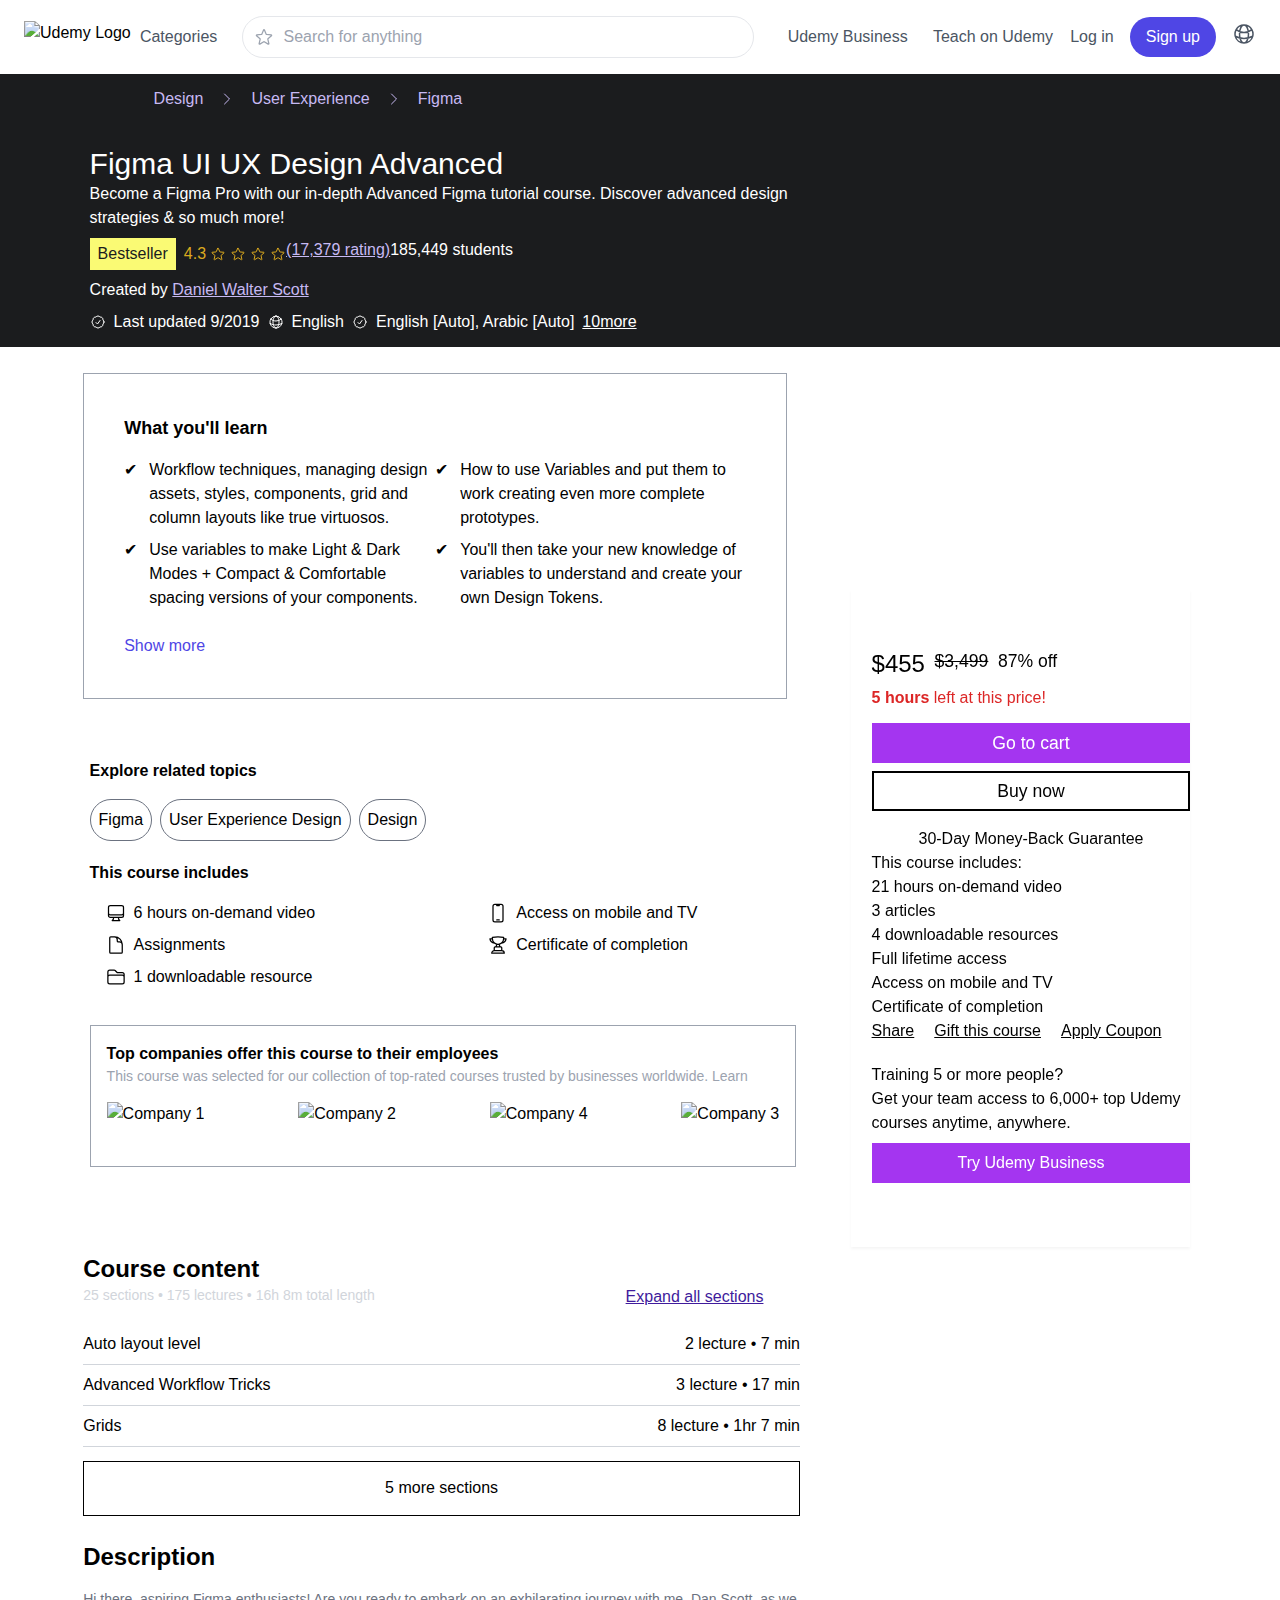
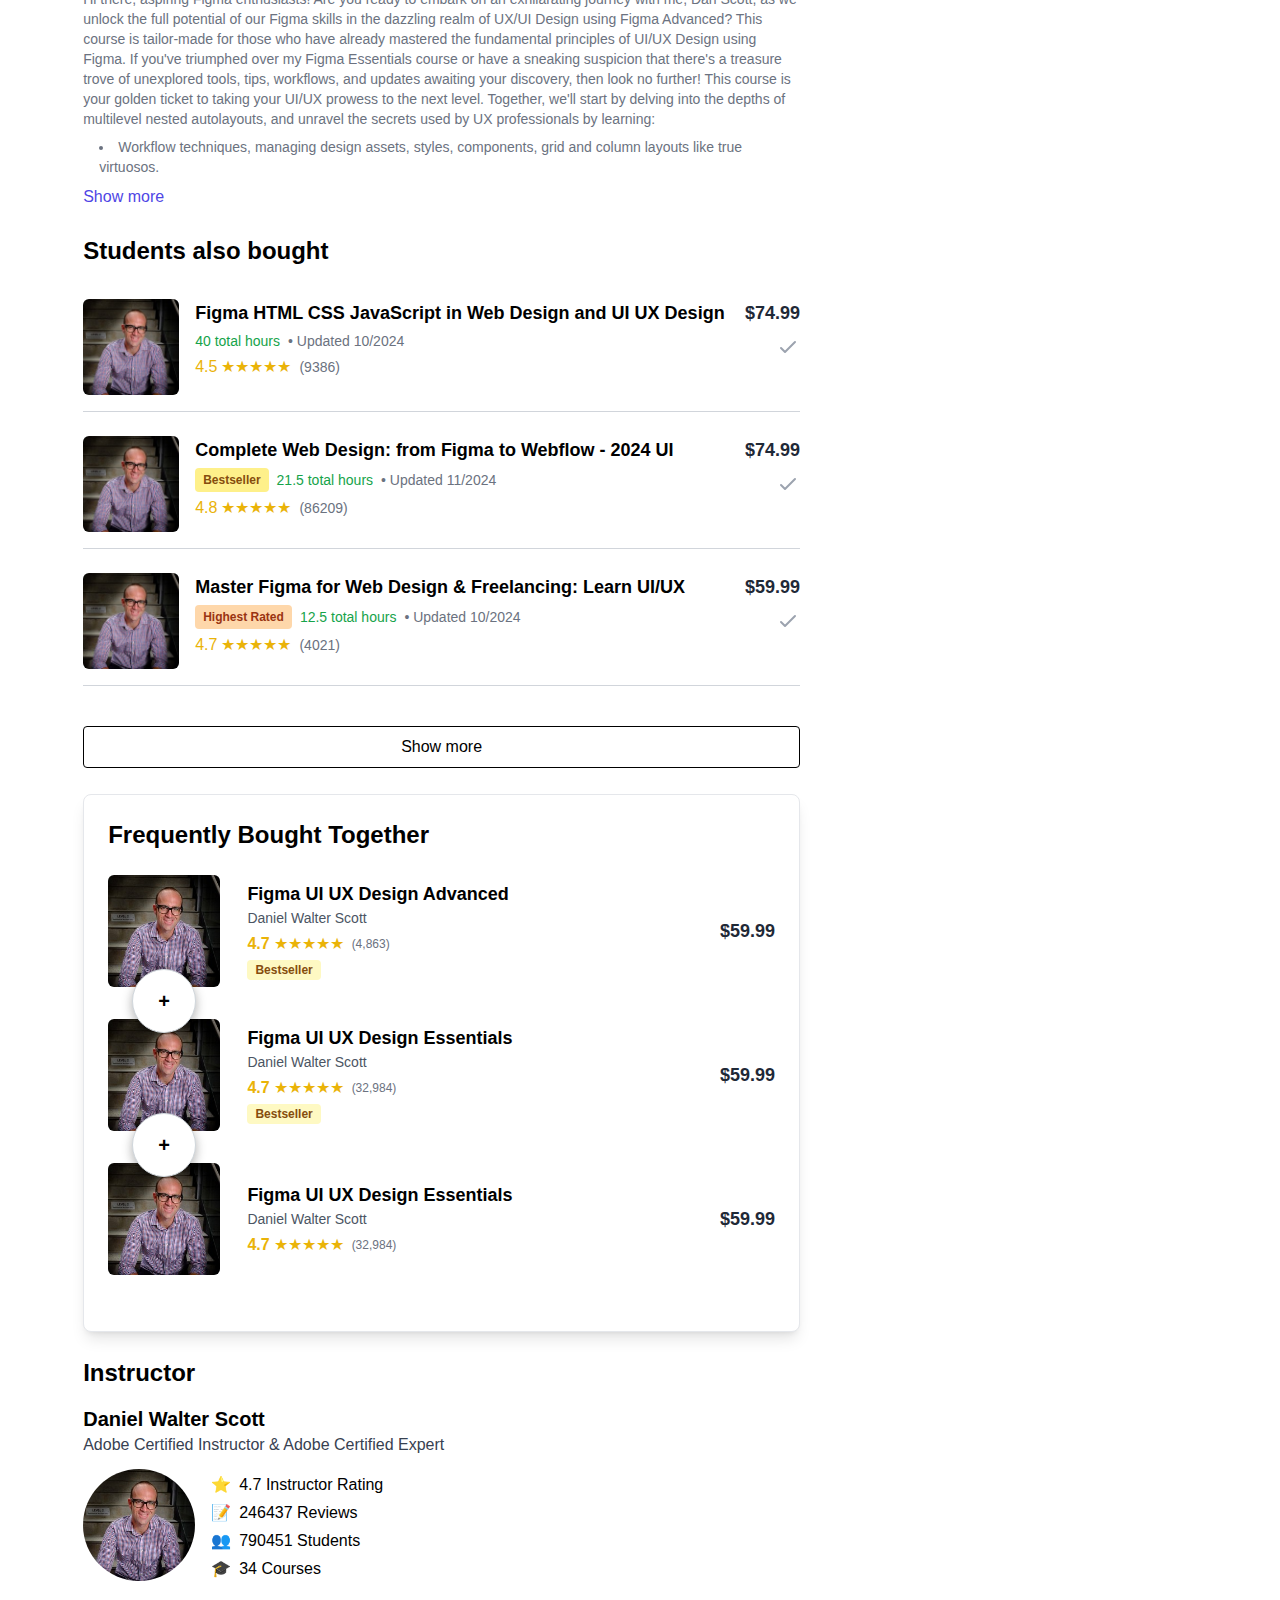
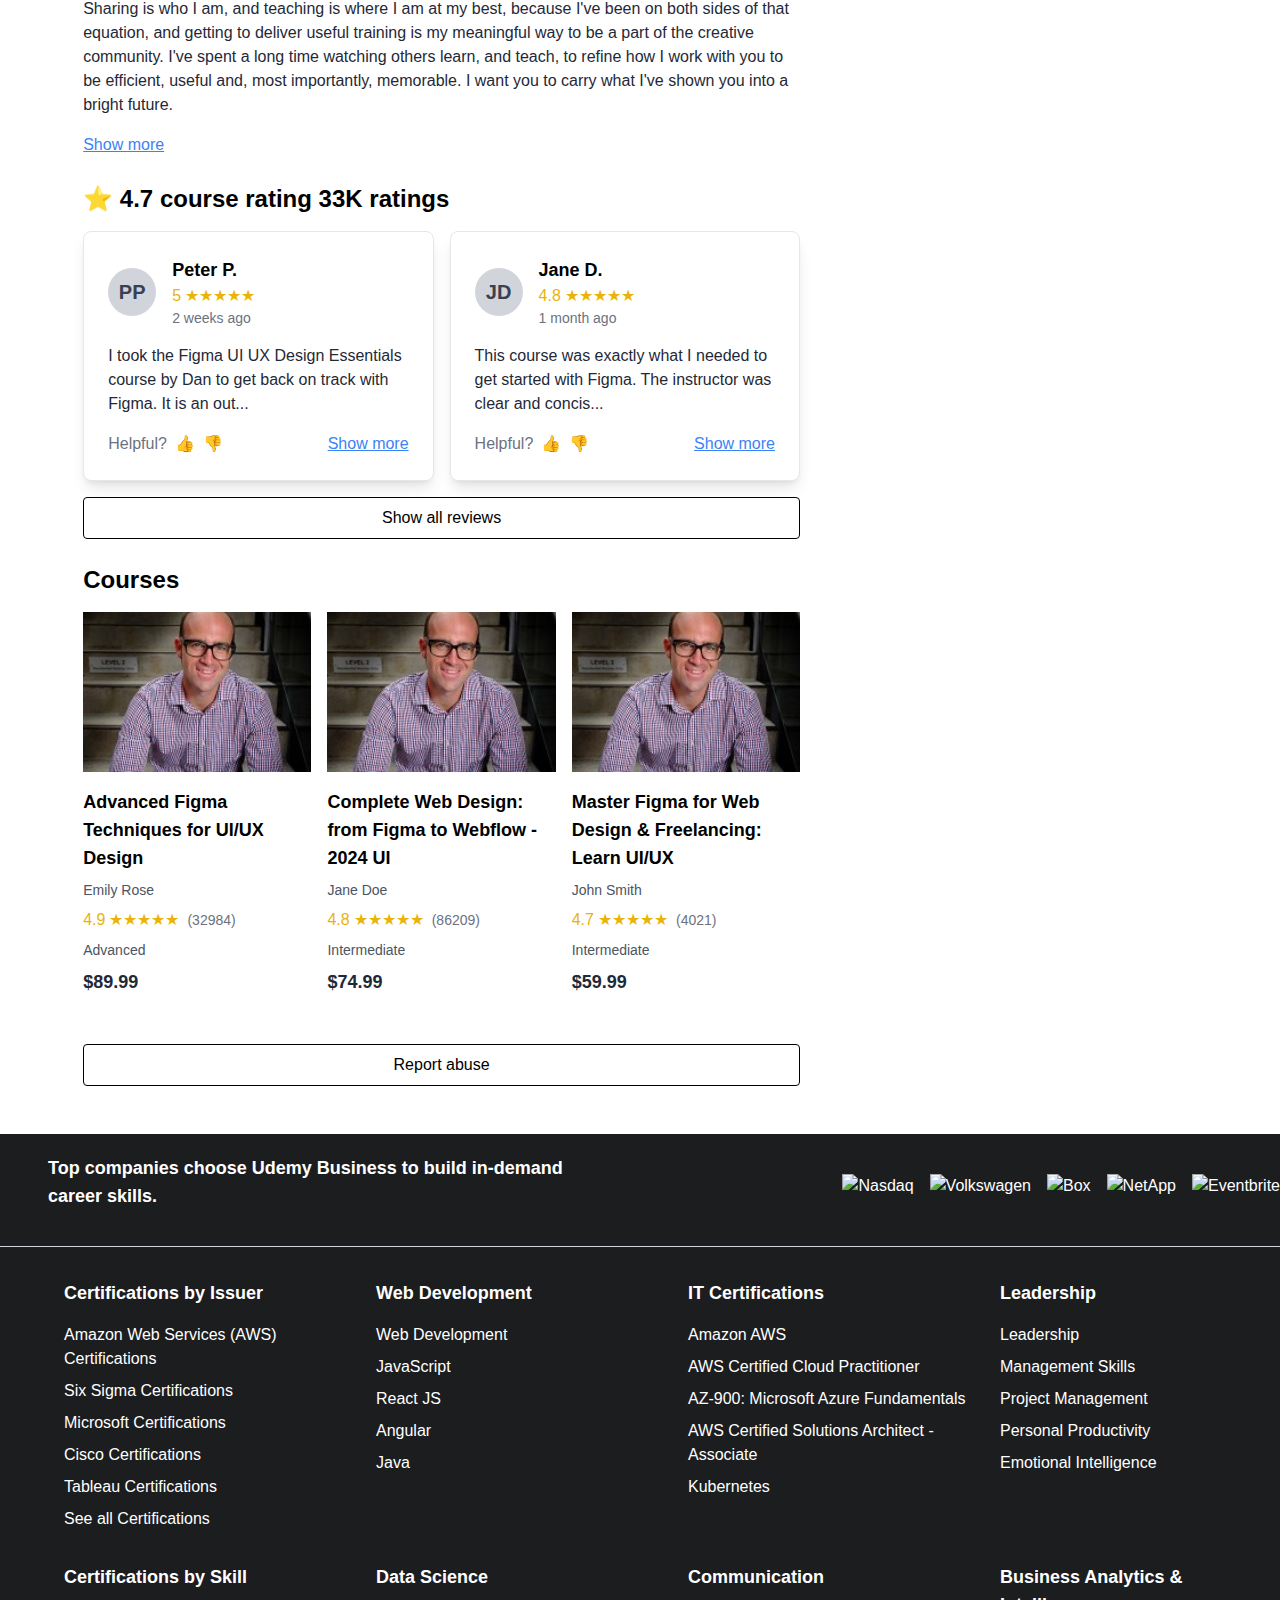
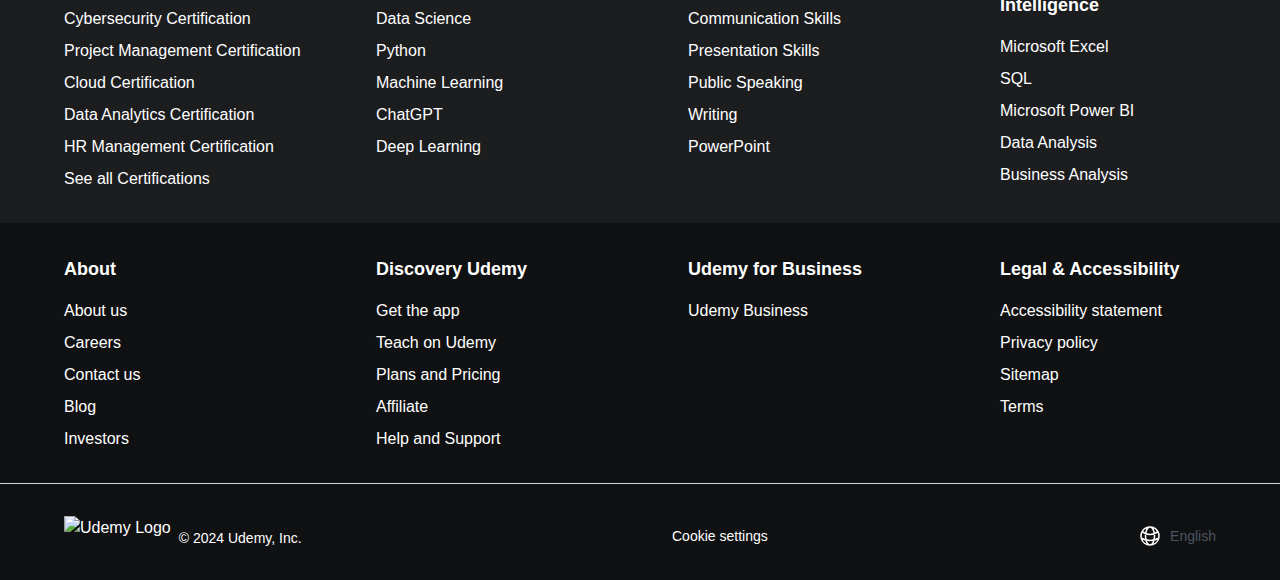
==== join/login-popup/index.html @ b8c92c66 "deploy: 422a9d8f3cc83dafe88a734384b75132b499f9a0" ====
<!DOCTYPE html><html  data-capo=""><head><meta charset="utf-8">
<meta name="viewport" content="width=device-width, initial-scale=1">
<style>*,::backdrop,:after,:before{--tw-border-spacing-x:0;--tw-border-spacing-y:0;--tw-translate-x:0;--tw-translate-y:0;--tw-rotate:0;--tw-skew-x:0;--tw-skew-y:0;--tw-scale-x:1;--tw-scale-y:1;--tw-pan-x: ;--tw-pan-y: ;--tw-pinch-zoom: ;--tw-scroll-snap-strictness:proximity;--tw-gradient-from-position: ;--tw-gradient-via-position: ;--tw-gradient-to-position: ;--tw-ordinal: ;--tw-slashed-zero: ;--tw-numeric-figure: ;--tw-numeric-spacing: ;--tw-numeric-fraction: ;--tw-ring-inset: ;--tw-ring-offset-width:0px;--tw-ring-offset-color:#fff;--tw-ring-color:#3b82f680;--tw-ring-offset-shadow:0 0 #0000;--tw-ring-shadow:0 0 #0000;--tw-shadow:0 0 #0000;--tw-shadow-colored:0 0 #0000;--tw-blur: ;--tw-brightness: ;--tw-contrast: ;--tw-grayscale: ;--tw-hue-rotate: ;--tw-invert: ;--tw-saturate: ;--tw-sepia: ;--tw-drop-shadow: ;--tw-backdrop-blur: ;--tw-backdrop-brightness: ;--tw-backdrop-contrast: ;--tw-backdrop-grayscale: ;--tw-backdrop-hue-rotate: ;--tw-backdrop-invert: ;--tw-backdrop-opacity: ;--tw-backdrop-saturate: ;--tw-backdrop-sepia: ;--tw-contain-size: ;--tw-contain-layout: ;--tw-contain-paint: ;--tw-contain-style: }/*! tailwindcss v3.4.14 | MIT License | https://tailwindcss.com*/*,:after,:before{border:0 solid #e5e7eb;box-sizing:border-box}:after,:before{--tw-content:""}:host,html{line-height:1.5;-webkit-text-size-adjust:100%;font-family:Open Sans,sans-serif;font-feature-settings:normal;font-variation-settings:normal;tab-size:4;-webkit-tap-highlight-color:transparent}body{line-height:inherit;margin:0}hr{border-top-width:1px;color:inherit;height:0}abbr:where([title]){-webkit-text-decoration:underline dotted;text-decoration:underline dotted}h1,h2,h3,h4,h5,h6{font-size:inherit;font-weight:inherit}a{color:inherit;text-decoration:inherit}b,strong{font-weight:bolder}code,kbd,pre,samp{font-family:Roboto Mono,monospace;font-feature-settings:normal;font-size:1em;font-variation-settings:normal}small{font-size:80%}sub,sup{font-size:75%;line-height:0;position:relative;vertical-align:initial}sub{bottom:-.25em}sup{top:-.5em}table{border-collapse:collapse;border-color:inherit;text-indent:0}button,input,optgroup,select,textarea{color:inherit;font-family:inherit;font-feature-settings:inherit;font-size:100%;font-variation-settings:inherit;font-weight:inherit;letter-spacing:inherit;line-height:inherit;margin:0;padding:0}button,select{text-transform:none}button,input:where([type=button]),input:where([type=reset]),input:where([type=submit]){-webkit-appearance:button;background-color:initial;background-image:none}:-moz-focusring{outline:auto}:-moz-ui-invalid{box-shadow:none}progress{vertical-align:initial}::-webkit-inner-spin-button,::-webkit-outer-spin-button{height:auto}[type=search]{-webkit-appearance:textfield;outline-offset:-2px}::-webkit-search-decoration{-webkit-appearance:none}::-webkit-file-upload-button{-webkit-appearance:button;font:inherit}summary{display:list-item}blockquote,dd,dl,figure,h1,h2,h3,h4,h5,h6,hr,p,pre{margin:0}fieldset{margin:0}fieldset,legend{padding:0}menu,ol,ul{list-style:none;margin:0;padding:0}dialog{padding:0}textarea{resize:vertical}input::placeholder,textarea::placeholder{color:#9ca3af;opacity:1}[role=button],button{cursor:pointer}:disabled{cursor:default}audio,canvas,embed,iframe,img,object,svg,video{display:block;vertical-align:middle}img,video{height:auto;max-width:100%}[hidden]:where(:not([hidden=until-found])){display:none}.container{margin-left:auto;margin-right:auto;padding-left:1rem;padding-right:1rem;width:100%}@media (min-width:640px){.container{max-width:640px}}@media (min-width:768px){.container{max-width:768px}}@media (min-width:1024px){.container{max-width:1024px}}@media (min-width:1280px){.container{max-width:1280px}}@media (min-width:1536px){.container{max-width:1536px}}.fixed{position:fixed}.absolute{position:absolute}.relative{position:relative}.sticky{position:sticky}.inset-y-0{bottom:0;top:0}.-right-2{right:-.5rem}.-top-1{top:-.25rem}.left-0{left:0}.right-\[7\%\]{right:7%}.top-\[calc\(100\%-310px\)\]{top:calc(100% - 310px)}.m-0{margin:0}.mx-2{margin-left:.5rem;margin-right:.5rem}.mx-4{margin-left:1rem;margin-right:1rem}.mx-auto{margin-left:auto;margin-right:auto}.my-0{margin-bottom:0;margin-top:0}.my-12{margin-bottom:3rem;margin-top:3rem}.my-4{margin-bottom:1rem;margin-top:1rem}.my-6{margin-bottom:1.5rem;margin-top:1.5rem}.mb-12{margin-bottom:3rem}.mb-2{margin-bottom:.5rem}.mb-4{margin-bottom:1rem}.mb-6{margin-bottom:1.5rem}.mb-8{margin-bottom:2rem}.mb-\[2\%\]{margin-bottom:2%}.ml-0{margin-left:0}.ml-1{margin-left:.25rem}.ml-16{margin-left:4rem}.ml-2{margin-left:.5rem}.ml-3{margin-left:.75rem}.ml-4{margin-left:1rem}.ml-\[35\%\]{margin-left:35%}.ml-\[6\%\]{margin-left:6%}.ml-\[6\.5\%\]{margin-left:6.5%}.mr-1{margin-right:.25rem}.mr-16{margin-right:4rem}.mr-2{margin-right:.5rem}.mt-0{margin-top:0}.mt-1{margin-top:.25rem}.mt-2{margin-top:.5rem}.mt-3{margin-top:.75rem}.mt-4{margin-top:1rem}.mt-5{margin-top:1.25rem}.mt-8{margin-top:2rem}.mt-\[-2\%\]{margin-top:-2%}.mt-\[1\%\]{margin-top:1%}.mt-\[2\%\]{margin-top:2%}.mt-\[4\%\]{margin-top:4%}.mt-\[5\%\]{margin-top:5%}.inline-block{display:inline-block}.flex{display:flex}.grid{display:grid}.hidden{display:none}.h-12{height:3rem}.h-2{height:.5rem}.h-24{height:6rem}.h-28{height:7rem}.h-4{height:1rem}.h-40{height:10rem}.h-5{height:1.25rem}.h-6{height:1.5rem}.h-8{height:2rem}.h-\[40px\]{height:40px}.w-1\/2{width:50%}.w-12{width:3rem}.w-2{width:.5rem}.w-24{width:6rem}.w-28{width:7rem}.w-4{width:1rem}.w-5{width:1.25rem}.w-6{width:1.5rem}.w-8{width:2rem}.w-\[26\.5\%\]{width:26.5%}.w-\[30\%\]{width:30%}.w-\[55\%\]{width:55%}.w-\[56\%\]{width:56%}.w-\[60\%\]{width:60%}.w-\[65\%\]{width:65%}.w-full{width:100%}.max-w-2xl{max-width:42rem}.max-w-lg{max-width:32rem}.flex-1{flex:1 1 0%}.flex-grow,.grow{flex-grow:1}.transform{transform:translate(var(--tw-translate-x),var(--tw-translate-y)) rotate(var(--tw-rotate)) skewX(var(--tw-skew-x)) skewY(var(--tw-skew-y)) scaleX(var(--tw-scale-x)) scaleY(var(--tw-scale-y))}.cursor-pointer{cursor:pointer}.list-inside{list-style-position:inside}.list-disc{list-style-type:disc}.list-none{list-style-type:none}.grid-cols-1{grid-template-columns:repeat(1,minmax(0,1fr))}.flex-col{flex-direction:column}.flex-wrap{flex-wrap:wrap}.items-start{align-items:flex-start}.items-end{align-items:flex-end}.items-center{align-items:center}.justify-center{justify-content:center}.justify-between{justify-content:space-between}.gap-4{gap:1rem}.gap-5{gap:1.25rem}.gap-8{gap:2rem}.gap-\[3\%\]{gap:3%}.space-x-1>:not([hidden])~:not([hidden]){--tw-space-x-reverse:0;margin-left:calc(.25rem*(1 - var(--tw-space-x-reverse)));margin-right:calc(.25rem*var(--tw-space-x-reverse))}.space-x-2>:not([hidden])~:not([hidden]){--tw-space-x-reverse:0;margin-left:calc(.5rem*(1 - var(--tw-space-x-reverse)));margin-right:calc(.5rem*var(--tw-space-x-reverse))}.space-x-4>:not([hidden])~:not([hidden]){--tw-space-x-reverse:0;margin-left:calc(1rem*(1 - var(--tw-space-x-reverse)));margin-right:calc(1rem*var(--tw-space-x-reverse))}.space-y-1>:not([hidden])~:not([hidden]){--tw-space-y-reverse:0;margin-bottom:calc(.25rem*var(--tw-space-y-reverse));margin-top:calc(.25rem*(1 - var(--tw-space-y-reverse)))}.space-y-2>:not([hidden])~:not([hidden]){--tw-space-y-reverse:0;margin-bottom:calc(.5rem*var(--tw-space-y-reverse));margin-top:calc(.5rem*(1 - var(--tw-space-y-reverse)))}.rounded{border-radius:.25rem}.rounded-full{border-radius:9999px}.rounded-lg{border-radius:.5rem}.rounded-md{border-radius:.375rem}.border{border-width:1px}.border-2{border-width:2px}.border-\[1px\]{border-width:1px}.border-b{border-bottom-width:1px}.border-none{border-style:none}.border-black{--tw-border-opacity:1;border-color:rgb(0 0 0/var(--tw-border-opacity))}.border-gray-300{--tw-border-opacity:1;border-color:rgb(209 213 219/var(--tw-border-opacity))}.border-gray-400{--tw-border-opacity:1;border-color:rgb(156 163 175/var(--tw-border-opacity))}.border-gray-500{--tw-border-opacity:1;border-color:rgb(107 114 128/var(--tw-border-opacity))}.bg-\[\#101112\]{--tw-bg-opacity:1;background-color:rgb(16 17 18/var(--tw-bg-opacity))}.bg-\[\#1B1C1E\]{--tw-bg-opacity:1;background-color:rgb(27 28 30/var(--tw-bg-opacity))}.bg-\[\#1C1D1F\]{--tw-bg-opacity:1;background-color:rgb(28 29 31/var(--tw-bg-opacity))}.bg-\[\#A435F0\]{--tw-bg-opacity:1;background-color:rgb(164 53 240/var(--tw-bg-opacity))}.bg-\[\#FAFA74\]{--tw-bg-opacity:1;background-color:rgb(250 250 116/var(--tw-bg-opacity))}.bg-gray-300{--tw-bg-opacity:1;background-color:rgb(209 213 219/var(--tw-bg-opacity))}.bg-indigo-600{--tw-bg-opacity:1;background-color:rgb(79 70 229/var(--tw-bg-opacity))}.bg-orange-200{--tw-bg-opacity:1;background-color:rgb(254 215 170/var(--tw-bg-opacity))}.bg-red-500{--tw-bg-opacity:1;background-color:rgb(239 68 68/var(--tw-bg-opacity))}.bg-white{--tw-bg-opacity:1;background-color:rgb(255 255 255/var(--tw-bg-opacity))}.bg-yellow-100{--tw-bg-opacity:1;background-color:rgb(254 249 195/var(--tw-bg-opacity))}.bg-yellow-200{--tw-bg-opacity:1;background-color:rgb(254 240 138/var(--tw-bg-opacity))}.object-cover{object-fit:cover}.p-0{padding:0}.p-10{padding:2.5rem}.p-2{padding:.5rem}.p-4{padding:1rem}.p-6{padding:1.5rem}.p-\[2\%\]{padding:2%}.px-1\.5{padding-left:.375rem;padding-right:.375rem}.px-12{padding-left:3rem;padding-right:3rem}.px-16{padding-left:4rem;padding-right:4rem}.px-2{padding-left:.5rem;padding-right:.5rem}.px-4{padding-left:1rem;padding-right:1rem}.px-6{padding-left:1.5rem;padding-right:1.5rem}.py-0\.5{padding-bottom:.125rem;padding-top:.125rem}.py-1{padding-bottom:.25rem;padding-top:.25rem}.py-2{padding-bottom:.5rem;padding-top:.5rem}.py-4{padding-bottom:1rem;padding-top:1rem}.py-8{padding-bottom:2rem;padding-top:2rem}.py-\[1\%\]{padding-bottom:1%;padding-top:1%}.py-\[5\%\]{padding-bottom:5%;padding-top:5%}.pb-5{padding-bottom:1.25rem}.pl-0{padding-left:0}.pl-10{padding-left:2.5rem}.pl-16{padding-left:4rem}.pl-3{padding-left:.75rem}.pl-\[7\%\]{padding-left:7%}.pr-4{padding-right:1rem}.pr-5{padding-right:1.25rem}.pr-\[1\%\]{padding-right:1%}.pt-3{padding-top:.75rem}.pt-5{padding-top:1.25rem}.text-left{text-align:left}.text-center{text-align:center}.align-baseline{vertical-align:initial}.text-2xl{font-size:1.5rem;line-height:2rem}.text-3xl{font-size:1.875rem;line-height:2.25rem}.text-\[1\.1rem\]{font-size:1.1rem}.text-lg{font-size:1.125rem;line-height:1.75rem}.text-sm{font-size:.875rem;line-height:1.25rem}.text-xl{font-size:1.25rem;line-height:1.75rem}.text-xs{font-size:.75rem;line-height:1rem}.font-bold{font-weight:700}.font-extrabold{font-weight:800}.font-light{font-weight:300}.font-medium{font-weight:500}.font-semibold{font-weight:600}.font-thin{font-weight:100}.text-\[\#1B1C1E\]{--tw-text-opacity:1;color:rgb(27 28 30/var(--tw-text-opacity))}.text-\[\#401B9C\]{--tw-text-opacity:1;color:rgb(64 27 156/var(--tw-text-opacity))}.text-\[\#C7B9F3\]{--tw-text-opacity:1;color:rgb(199 185 243/var(--tw-text-opacity))}.text-\[\#DBA91F\]{--tw-text-opacity:1;color:rgb(219 169 31/var(--tw-text-opacity))}.text-black{--tw-text-opacity:1;color:rgb(0 0 0/var(--tw-text-opacity))}.text-blue-500{--tw-text-opacity:1;color:rgb(59 130 246/var(--tw-text-opacity))}.text-gray-300{--tw-text-opacity:1;color:rgb(209 213 219/var(--tw-text-opacity))}.text-gray-400{--tw-text-opacity:1;color:rgb(156 163 175/var(--tw-text-opacity))}.text-gray-500{--tw-text-opacity:1;color:rgb(107 114 128/var(--tw-text-opacity))}.text-gray-600{--tw-text-opacity:1;color:rgb(75 85 99/var(--tw-text-opacity))}.text-gray-700{--tw-text-opacity:1;color:rgb(55 65 81/var(--tw-text-opacity))}.text-gray-800{--tw-text-opacity:1;color:rgb(31 41 55/var(--tw-text-opacity))}.text-green-500{--tw-text-opacity:1;color:rgb(34 197 94/var(--tw-text-opacity))}.text-green-600{--tw-text-opacity:1;color:rgb(22 163 74/var(--tw-text-opacity))}.text-indigo-600{--tw-text-opacity:1;color:rgb(79 70 229/var(--tw-text-opacity))}.text-orange-800{--tw-text-opacity:1;color:rgb(154 52 18/var(--tw-text-opacity))}.text-red-500{--tw-text-opacity:1;color:rgb(239 68 68/var(--tw-text-opacity))}.text-red-600{--tw-text-opacity:1;color:rgb(220 38 38/var(--tw-text-opacity))}.text-white{--tw-text-opacity:1;color:rgb(255 255 255/var(--tw-text-opacity))}.text-yellow-500{--tw-text-opacity:1;color:rgb(234 179 8/var(--tw-text-opacity))}.text-yellow-800{--tw-text-opacity:1;color:rgb(133 77 14/var(--tw-text-opacity))}.underline{text-decoration-line:underline}.line-through{text-decoration-line:line-through}.shadow-\[0_2px_2px_rgba\(233\2c 233\2c 233\2c 0\.4\)\]{--tw-shadow:0 2px 2px #e9e9e966;--tw-shadow-colored:0 2px 2px var(--tw-shadow-color)}.shadow-\[0_2px_2px_rgba\(233\2c 233\2c 233\2c 0\.4\)\],.shadow-lg{box-shadow:var(--tw-ring-offset-shadow,0 0 #0000),var(--tw-ring-shadow,0 0 #0000),var(--tw-shadow)}.shadow-lg{--tw-shadow:0 10px 15px -3px #0000001a,0 4px 6px -4px #0000001a;--tw-shadow-colored:0 10px 15px -3px var(--tw-shadow-color),0 4px 6px -4px var(--tw-shadow-color)}.shadow-md{--tw-shadow:0 4px 6px -1px #0000001a,0 2px 4px -2px #0000001a;--tw-shadow-colored:0 4px 6px -1px var(--tw-shadow-color),0 2px 4px -2px var(--tw-shadow-color);box-shadow:var(--tw-ring-offset-shadow,0 0 #0000),var(--tw-ring-shadow,0 0 #0000),var(--tw-shadow)}.hover\:bg-gray-200:hover{--tw-bg-opacity:1;background-color:rgb(229 231 235/var(--tw-bg-opacity))}.hover\:bg-gray-300:hover{--tw-bg-opacity:1;background-color:rgb(209 213 219/var(--tw-bg-opacity))}.hover\:bg-indigo-700:hover{--tw-bg-opacity:1;background-color:rgb(67 56 202/var(--tw-bg-opacity))}.hover\:text-black:hover{--tw-text-opacity:1;color:rgb(0 0 0/var(--tw-text-opacity))}.hover\:text-green-700:hover{--tw-text-opacity:1;color:rgb(21 128 61/var(--tw-text-opacity))}.hover\:text-red-500:hover{--tw-text-opacity:1;color:rgb(239 68 68/var(--tw-text-opacity))}.hover\:text-red-700:hover{--tw-text-opacity:1;color:rgb(185 28 28/var(--tw-text-opacity))}.hover\:text-white:hover{--tw-text-opacity:1;color:rgb(255 255 255/var(--tw-text-opacity))}.hover\:underline:hover{text-decoration-line:underline}.focus\:outline-none:focus{outline:2px solid #0000;outline-offset:2px}.focus\:ring-2:focus{--tw-ring-offset-shadow:var(--tw-ring-inset) 0 0 0 var(--tw-ring-offset-width) var(--tw-ring-offset-color);--tw-ring-shadow:var(--tw-ring-inset) 0 0 0 calc(2px + var(--tw-ring-offset-width)) var(--tw-ring-color);box-shadow:var(--tw-ring-offset-shadow),var(--tw-ring-shadow),var(--tw-shadow,0 0 #0000)}.focus\:ring-indigo-600:focus{--tw-ring-opacity:1;--tw-ring-color:rgb(79 70 229/var(--tw-ring-opacity))}@media (min-width:640px){.sm\:w-1\/2{width:50%}}@media (min-width:768px){.md\:mb-0{margin-bottom:0}.md\:inline-block{display:inline-block}.md\:grid-cols-2{grid-template-columns:repeat(2,minmax(0,1fr))}.md\:grid-cols-3{grid-template-columns:repeat(3,minmax(0,1fr))}.md\:grid-cols-4{grid-template-columns:repeat(4,minmax(0,1fr))}.md\:flex-row{flex-direction:row}}</style>
<style>.course-item[data-v-805bec7c]{gap:1.2rem;max-width:129.2rem;min-width:40.8rem}.plus-icon[data-v-805bec7c]{align-items:center;background-color:#fff;border:1px solid #d1d7dc;border-radius:50%;box-shadow:0 4px 8px rgba(0,0,0,.08),0 4px 12px rgba(0,0,0,.24);display:flex;height:4rem;justify-content:center;left:calc(6% + 1rem);position:absolute;top:calc(70% + 1rem);transform:translateX(-50%);width:4rem;z-index:1000}</style>
<link rel="stylesheet" href="/aladia_nuxt_test_project/_nuxt/entry.CLnTXijR.css" crossorigin>
<link rel="preload" as="fetch" crossorigin="anonymous" href="/aladia_nuxt_test_project/join/login-popup/_payload.json?6399cd30-1062-4cdf-b555-19eff7112158">
<link rel="modulepreload" as="script" crossorigin href="/aladia_nuxt_test_project/_nuxt/ihOrKvMJ.js">
<link rel="prefetch" as="script" crossorigin href="/aladia_nuxt_test_project/_nuxt/Bd-EBcH7.js">
<link rel="prefetch" as="script" crossorigin href="/aladia_nuxt_test_project/_nuxt/AtROKKf-.js">
<link rel="prefetch" as="script" crossorigin href="/aladia_nuxt_test_project/_nuxt/DJIl7wOf.js">
<script type="module" src="/aladia_nuxt_test_project/_nuxt/ihOrKvMJ.js" crossorigin></script></head><body><div id="__nuxt"><div><header class="bg-white shadow-md" data-v-5752a6c9><div class="container mx-auto flex items-center justify-between py-4 px-6" data-v-5752a6c9><a href="/" class="flex items-center" data-v-5752a6c9><img class="h-8" src="/aladia_nuxt_test_project/assets/images/logo-udemy.svg" alt="Udemy Logo" data-v-5752a6c9></a><nav data-v-5752a6c9><button class="text-gray-600 font-medium hover:text-black" data-v-5752a6c9> Categories </button></nav><div class="relative flex-1 mx-4 max-w-lg" data-v-5752a6c9><button class="absolute inset-y-0 left-0 pl-3 flex items-center text-gray-400" data-v-5752a6c9><svg xmlns="http://www.w3.org/2000/svg" fill="none" viewBox="0 0 24 24" stroke-width="1.5" stroke="currentColor" aria-hidden="true" data-slot="icon" class="w-5 h-5" data-v-5752a6c9><path stroke-linecap="round" stroke-linejoin="round" d="M11.48 3.499a.562.562 0 0 1 1.04 0l2.125 5.111a.563.563 0 0 0 .475.345l5.518.442c.499.04.701.663.321.988l-4.204 3.602a.563.563 0 0 0-.182.557l1.285 5.385a.562.562 0 0 1-.84.61l-4.725-2.885a.562.562 0 0 0-.586 0L6.982 20.54a.562.562 0 0 1-.84-.61l1.285-5.386a.562.562 0 0 0-.182-.557l-4.204-3.602a.562.562 0 0 1 .321-.988l5.518-.442a.563.563 0 0 0 .475-.345L11.48 3.5Z"></path></svg></button><input type="text" placeholder="Search for anything" class="w-full pl-10 pr-4 py-2 border rounded-full focus:outline-none focus:ring-2 focus:ring-indigo-600" data-v-5752a6c9></div><a href="#" class="hidden md:inline-block text-gray-600 font-medium hover:text-black mx-2" data-v-5752a6c9> Udemy Business </a><a href="#" class="hidden md:inline-block text-gray-600 font-medium hover:text-black mx-2" data-v-5752a6c9> Teach on Udemy </a><div class="flex items-center space-x-4" data-v-5752a6c9><a href="/join/login-popup" data-v-5752a6c9><button class="text-gray-600 font-medium hover:text-black" data-v-5752a6c9> Log in </button></a><a href="/join/signup-popup" data-v-5752a6c9><button class="text-white bg-indigo-600 hover:bg-indigo-700 font-medium px-4 py-2 rounded-full" data-v-5752a6c9> Sign up </button></a><a href="#" data-v-5752a6c9><button class="text-gray-600 hover:text-black" data-v-5752a6c9><svg xmlns="http://www.w3.org/2000/svg" fill="none" viewBox="0 0 24 24" stroke-width="1.5" stroke="currentColor" aria-hidden="true" data-slot="icon" class="w-6 h-6" data-v-5752a6c9><path stroke-linecap="round" stroke-linejoin="round" d="M12 21a9.004 9.004 0 0 0 8.716-6.747M12 21a9.004 9.004 0 0 1-8.716-6.747M12 21c2.485 0 4.5-4.03 4.5-9S14.485 3 12 3m0 18c-2.485 0-4.5-4.03-4.5-9S9.515 3 12 3m0 0a8.997 8.997 0 0 1 7.843 4.582M12 3a8.997 8.997 0 0 0-7.843 4.582m15.686 0A11.953 11.953 0 0 1 12 10.5c-2.998 0-5.74-1.1-7.843-2.918m15.686 0A8.959 8.959 0 0 1 21 12c0 .778-.099 1.533-.284 2.253m0 0A17.919 17.919 0 0 1 12 16.5c-3.162 0-6.133-.815-8.716-2.247m0 0A9.015 9.015 0 0 1 3 12c0-1.605.42-3.113 1.157-4.418"></path></svg></button></a></div></div></header><div data-v-324404ff><div class="bg-[#1B1C1E] py-[1%] pl-[7%] pr-[1%] text-left" data-v-324404ff><div class="w-[60%]" data-v-324404ff><div class="flex text-[#C7B9F3] space-x-4 mt-0 mb-6 mr-16 ml-16" data-v-324404ff><h5 data-v-324404ff>Design</h5><span class="mt-1" data-v-324404ff><svg xmlns="http://www.w3.org/2000/svg" fill="none" viewBox="0 0 24 24" stroke-width="1.5" stroke="currentColor" aria-hidden="true" data-slot="icon" class="w-4 h-4" data-v-324404ff><path stroke-linecap="round" stroke-linejoin="round" d="m8.25 4.5 7.5 7.5-7.5 7.5"></path></svg></span><h5 data-v-324404ff>User Experience</h5><span class="mt-1" data-v-324404ff><svg xmlns="http://www.w3.org/2000/svg" fill="none" viewBox="0 0 24 24" stroke-width="1.5" stroke="currentColor" aria-hidden="true" data-slot="icon" class="w-4 h-4" data-v-324404ff><path stroke-linecap="round" stroke-linejoin="round" d="m8.25 4.5 7.5 7.5-7.5 7.5"></path></svg></span><h5 data-v-324404ff>Figma</h5></div><h1 class="text-white mt-[5%] text-3xl" data-v-324404ff>Figma UI UX Design Advanced</h1><h3 class="text-white" data-v-324404ff> Become a Figma Pro with our in-depth Advanced Figma tutorial course. Discover advanced design strategies &amp; so much more! </h3><div class="mt-2 flex" data-v-324404ff><span class="bg-[#FAFA74] mr-2 px-2 py-1 text-[#1B1C1E]" data-v-324404ff>Bestseller</span><span class="flex items-center text-[#DBA91F]" data-v-324404ff> 4.3 <span class="flex space-x-1 ml-1" data-v-324404ff><svg xmlns="http://www.w3.org/2000/svg" fill="none" viewBox="0 0 24 24" stroke-width="1.5" stroke="currentColor" aria-hidden="true" data-slot="icon" class="w-4 h-4" data-v-324404ff><path stroke-linecap="round" stroke-linejoin="round" d="M11.48 3.499a.562.562 0 0 1 1.04 0l2.125 5.111a.563.563 0 0 0 .475.345l5.518.442c.499.04.701.663.321.988l-4.204 3.602a.563.563 0 0 0-.182.557l1.285 5.385a.562.562 0 0 1-.84.61l-4.725-2.885a.562.562 0 0 0-.586 0L6.982 20.54a.562.562 0 0 1-.84-.61l1.285-5.386a.562.562 0 0 0-.182-.557l-4.204-3.602a.562.562 0 0 1 .321-.988l5.518-.442a.563.563 0 0 0 .475-.345L11.48 3.5Z"></path></svg><svg xmlns="http://www.w3.org/2000/svg" fill="none" viewBox="0 0 24 24" stroke-width="1.5" stroke="currentColor" aria-hidden="true" data-slot="icon" class="w-4 h-4" data-v-324404ff><path stroke-linecap="round" stroke-linejoin="round" d="M11.48 3.499a.562.562 0 0 1 1.04 0l2.125 5.111a.563.563 0 0 0 .475.345l5.518.442c.499.04.701.663.321.988l-4.204 3.602a.563.563 0 0 0-.182.557l1.285 5.385a.562.562 0 0 1-.84.61l-4.725-2.885a.562.562 0 0 0-.586 0L6.982 20.54a.562.562 0 0 1-.84-.61l1.285-5.386a.562.562 0 0 0-.182-.557l-4.204-3.602a.562.562 0 0 1 .321-.988l5.518-.442a.563.563 0 0 0 .475-.345L11.48 3.5Z"></path></svg><svg xmlns="http://www.w3.org/2000/svg" fill="none" viewBox="0 0 24 24" stroke-width="1.5" stroke="currentColor" aria-hidden="true" data-slot="icon" class="w-4 h-4" data-v-324404ff><path stroke-linecap="round" stroke-linejoin="round" d="M11.48 3.499a.562.562 0 0 1 1.04 0l2.125 5.111a.563.563 0 0 0 .475.345l5.518.442c.499.04.701.663.321.988l-4.204 3.602a.563.563 0 0 0-.182.557l1.285 5.385a.562.562 0 0 1-.84.61l-4.725-2.885a.562.562 0 0 0-.586 0L6.982 20.54a.562.562 0 0 1-.84-.61l1.285-5.386a.562.562 0 0 0-.182-.557l-4.204-3.602a.562.562 0 0 1 .321-.988l5.518-.442a.563.563 0 0 0 .475-.345L11.48 3.5Z"></path></svg><svg xmlns="http://www.w3.org/2000/svg" fill="none" viewBox="0 0 24 24" stroke-width="1.5" stroke="currentColor" aria-hidden="true" data-slot="icon" class="w-4 h-4" data-v-324404ff><path stroke-linecap="round" stroke-linejoin="round" d="M11.48 3.499a.562.562 0 0 1 1.04 0l2.125 5.111a.563.563 0 0 0 .475.345l5.518.442c.499.04.701.663.321.988l-4.204 3.602a.563.563 0 0 0-.182.557l1.285 5.385a.562.562 0 0 1-.84.61l-4.725-2.885a.562.562 0 0 0-.586 0L6.982 20.54a.562.562 0 0 1-.84-.61l1.285-5.386a.562.562 0 0 0-.182-.557l-4.204-3.602a.562.562 0 0 1 .321-.988l5.518-.442a.563.563 0 0 0 .475-.345L11.48 3.5Z"></path></svg><!----></span></span><span class="text-[#C7B9F3] underline" data-v-324404ff>(17,379 rating)</span><span class="text-white" data-v-324404ff>185,449 students</span></div><div class="mt-2" data-v-324404ff><span class="text-white" data-v-324404ff>Created by </span><span class="text-[#C7B9F3] underline" data-v-324404ff>Daniel Walter Scott</span></div><div class="text-white mt-2 flex" data-v-324404ff><span class="BBicons" data-v-324404ff><svg xmlns="http://www.w3.org/2000/svg" fill="none" viewBox="0 0 24 24" stroke-width="1.5" stroke="currentColor" aria-hidden="true" data-slot="icon" class="w-4 h-4 mt-1 mr-2" data-v-324404ff><path stroke-linecap="round" stroke-linejoin="round" d="M9 12.75 11.25 15 15 9.75M21 12c0 1.268-.63 2.39-1.593 3.068a3.745 3.745 0 0 1-1.043 3.296 3.745 3.745 0 0 1-3.296 1.043A3.745 3.745 0 0 1 12 21c-1.268 0-2.39-.63-3.068-1.593a3.746 3.746 0 0 1-3.296-1.043 3.745 3.745 0 0 1-1.043-3.296A3.745 3.745 0 0 1 3 12c0-1.268.63-2.39 1.593-3.068a3.745 3.745 0 0 1 1.043-3.296 3.746 3.746 0 0 1 3.296-1.043A3.746 3.746 0 0 1 12 3c1.268 0 2.39.63 3.068 1.593a3.746 3.746 0 0 1 3.296 1.043 3.746 3.746 0 0 1 1.043 3.296A3.745 3.745 0 0 1 21 12Z"></path></svg></span><span class="BBbottomText mr-2" data-v-324404ff>Last updated 9/2019</span><span class="BBicons" data-v-324404ff><svg xmlns="http://www.w3.org/2000/svg" fill="none" viewBox="0 0 24 24" stroke-width="1.5" stroke="currentColor" aria-hidden="true" data-slot="icon" class="w-4 h-4 mt-1 mr-2" data-v-324404ff><path stroke-linecap="round" stroke-linejoin="round" d="M12 21a9.004 9.004 0 0 0 8.716-6.747M12 21a9.004 9.004 0 0 1-8.716-6.747M12 21c2.485 0 4.5-4.03 4.5-9S14.485 3 12 3m0 18c-2.485 0-4.5-4.03-4.5-9S9.515 3 12 3m0 0a8.997 8.997 0 0 1 7.843 4.582M12 3a8.997 8.997 0 0 0-7.843 4.582m15.686 0A11.953 11.953 0 0 1 12 10.5c-2.998 0-5.74-1.1-7.843-2.918m15.686 0A8.959 8.959 0 0 1 21 12c0 .778-.099 1.533-.284 2.253m0 0A17.919 17.919 0 0 1 12 16.5c-3.162 0-6.133-.815-8.716-2.247m0 0A9.015 9.015 0 0 1 3 12c0-1.605.42-3.113 1.157-4.418"></path></svg></span><span class="BBbottomText mr-2" data-v-324404ff>English</span><span class="BBicons" data-v-324404ff><svg xmlns="http://www.w3.org/2000/svg" fill="none" viewBox="0 0 24 24" stroke-width="1.5" stroke="currentColor" aria-hidden="true" data-slot="icon" class="w-4 h-4 mt-1 mr-2" data-v-324404ff><path stroke-linecap="round" stroke-linejoin="round" d="M9 12.75 11.25 15 15 9.75M21 12c0 1.268-.63 2.39-1.593 3.068a3.745 3.745 0 0 1-1.043 3.296 3.745 3.745 0 0 1-3.296 1.043A3.745 3.745 0 0 1 12 21c-1.268 0-2.39-.63-3.068-1.593a3.746 3.746 0 0 1-3.296-1.043 3.745 3.745 0 0 1-1.043-3.296A3.745 3.745 0 0 1 3 12c0-1.268.63-2.39 1.593-3.068a3.745 3.745 0 0 1 1.043-3.296 3.746 3.746 0 0 1 3.296-1.043A3.746 3.746 0 0 1 12 3c1.268 0 2.39.63 3.068 1.593a3.746 3.746 0 0 1 3.296 1.043 3.746 3.746 0 0 1 1.043 3.296A3.745 3.745 0 0 1 21 12Z"></path></svg></span><span class="BBbottomText mr-2" data-v-324404ff> English [Auto], Arabic [Auto] </span><span class="BBbottomText underline" data-v-324404ff>10more</span></div></div></div><div style="" class="fixed top-[calc(100%-310px)] right-[7%] w-[26.5%] py-[5%] bg-white shadow-[0_2px_2px_rgba(233,233,233,0.4)]" data-v-324404ff><div class="text-left ml-[6%]" data-v-324404ff><div class="flex gap-[3%] mb-[2%]" data-v-324404ff><h1 class="text-2xl mt-[-2%]" data-v-324404ff>$455</h1><span class="line-through text-[1.1rem] mt-[-2%]" data-v-324404ff>$3,499</span><span class="text-[1.1rem] mt-[-2%]" data-v-324404ff>87% off</span></div><div class="text-red-600" data-v-324404ff><!----><span class="font-bold" data-v-324404ff>5 hours</span> left at this price! </div><button class="w-full bg-[#A435F0] text-white h-[40px] text-[1.1rem] mt-[4%] border-none cursor-pointer" data-v-324404ff> Go to cart </button><button class="w-full h-[40px] text-[1.1rem] border-2 border-black cursor-pointer mt-2" data-v-324404ff> Buy now </button><p class="text-center mt-4" data-v-324404ff>30-Day Money-Back Guarantee</p><div class="text-left" data-v-324404ff><h4 data-v-324404ff>This course includes:</h4><p data-v-324404ff><!----> 21 hours on-demand video</p><p data-v-324404ff><!----> 3 articles</p><p data-v-324404ff><!----> 4 downloadable resources</p><p data-v-324404ff><!----> Full lifetime access</p><p data-v-324404ff><!----> Access on mobile and TV</p><p data-v-324404ff><!----> Certificate of completion</p></div><div class="flex gap-5 cursor-pointer underline" data-v-324404ff><h4 data-v-324404ff>Share</h4><h4 data-v-324404ff>Gift this course</h4><h4 data-v-324404ff>Apply Coupon</h4></div><div class="mt-5 text-left" data-v-324404ff><h3 data-v-324404ff>Training 5 or more people?</h3><p data-v-324404ff> Get your team access to 6,000+ top Udemy courses anytime, anywhere. </p><button class="w-full bg-[#A435F0] text-white h-[40px] mt-2" data-v-324404ff> Try Udemy Business </button></div></div></div><div class="ml-[6.5%] w-[55%] border-[1px] border-gray-400 text-left mt-[2%] p-10 mb-12" data-v-324404ff><h2 class="text-lg font-bold mb-4" data-v-324404ff>What you&#39;ll learn</h2><ul class="flex flex-wrap justify-between m-0 list-none" data-v-324404ff><!--[--><li class="w-full sm:w-1/2 mb-2" data-v-324404ff><div class="flex items-start text-left" data-v-324404ff><span class="inline-block" data-v-324404ff>✔</span><span class="ml-3" data-v-324404ff>Workflow techniques, managing design assets, styles, components, grid and column layouts like true virtuosos.</span></div></li><li class="w-full sm:w-1/2 mb-2" data-v-324404ff><div class="flex items-start text-left" data-v-324404ff><span class="inline-block" data-v-324404ff>✔</span><span class="ml-3" data-v-324404ff>How to use Variables and put them to work creating even more complete prototypes.</span></div></li><li class="w-full sm:w-1/2 mb-2" data-v-324404ff><div class="flex items-start text-left" data-v-324404ff><span class="inline-block" data-v-324404ff>✔</span><span class="ml-3" data-v-324404ff>Use variables to make Light &amp; Dark Modes + Compact &amp; Comfortable spacing versions of your components.</span></div></li><li class="w-full sm:w-1/2 mb-2" data-v-324404ff><div class="flex items-start text-left" data-v-324404ff><span class="inline-block" data-v-324404ff>✔</span><span class="ml-3" data-v-324404ff>You&#39;ll then take your new knowledge of variables to understand and create your own Design Tokens.</span></div></li><!--]--></ul><button class="mt-4 text-indigo-600 hover:underline" data-v-324404ff>Show more</button></div></div><div class="mt-8 py-[1%] pl-[7%] pr-[1%]"><section class="font-extrabold mb-4">Explore related topics</section><div class="flex w-[30%] space-x-2"><div class="border border-gray-500 rounded-full p-2 text-center"> Figma </div><div class="border border-gray-500 rounded-full p-2 text-center"> User Experience Design </div><div class="border border-gray-500 rounded-full p-2 text-center"> Design </div></div><div class="mt-5"><section class="font-extrabold">This course includes</section><div class="flex w-[65%]"><div class="w-1/2 p-4"><ul><li class="flex items-center mb-2"><svg xmlns="http://www.w3.org/2000/svg" fill="none" viewBox="0 0 24 24" stroke-width="1.5" stroke="currentColor" aria-hidden="true" data-slot="icon" class="w-5 h-5 mr-2"><path stroke-linecap="round" stroke-linejoin="round" d="M9 17.25v1.007a3 3 0 0 1-.879 2.122L7.5 21h9l-.621-.621A3 3 0 0 1 15 18.257V17.25m6-12V15a2.25 2.25 0 0 1-2.25 2.25H5.25A2.25 2.25 0 0 1 3 15V5.25m18 0A2.25 2.25 0 0 0 18.75 3H5.25A2.25 2.25 0 0 0 3 5.25m18 0V12a2.25 2.25 0 0 1-2.25 2.25H5.25A2.25 2.25 0 0 1 3 12V5.25"></path></svg> 6 hours on-demand video </li><li class="flex items-center mb-2"><svg xmlns="http://www.w3.org/2000/svg" fill="none" viewBox="0 0 24 24" stroke-width="1.5" stroke="currentColor" aria-hidden="true" data-slot="icon" class="w-5 h-5 mr-2"><path stroke-linecap="round" stroke-linejoin="round" d="M19.5 14.25v-2.625a3.375 3.375 0 0 0-3.375-3.375h-1.5A1.125 1.125 0 0 1 13.5 7.125v-1.5a3.375 3.375 0 0 0-3.375-3.375H8.25m2.25 0H5.625c-.621 0-1.125.504-1.125 1.125v17.25c0 .621.504 1.125 1.125 1.125h12.75c.621 0 1.125-.504 1.125-1.125V11.25a9 9 0 0 0-9-9Z"></path></svg> Assignments </li><li class="flex items-center mb-2"><svg xmlns="http://www.w3.org/2000/svg" fill="none" viewBox="0 0 24 24" stroke-width="1.5" stroke="currentColor" aria-hidden="true" data-slot="icon" class="w-5 h-5 mr-2"><path stroke-linecap="round" stroke-linejoin="round" d="M2.25 12.75V12A2.25 2.25 0 0 1 4.5 9.75h15A2.25 2.25 0 0 1 21.75 12v.75m-8.69-6.44-2.12-2.12a1.5 1.5 0 0 0-1.061-.44H4.5A2.25 2.25 0 0 0 2.25 6v12a2.25 2.25 0 0 0 2.25 2.25h15A2.25 2.25 0 0 0 21.75 18V9a2.25 2.25 0 0 0-2.25-2.25h-5.379a1.5 1.5 0 0 1-1.06-.44Z"></path></svg> 1 downloadable resource </li></ul></div><div class="w-1/2 p-4"><ul><li class="flex items-center mb-2"><svg xmlns="http://www.w3.org/2000/svg" fill="none" viewBox="0 0 24 24" stroke-width="1.5" stroke="currentColor" aria-hidden="true" data-slot="icon" class="w-5 h-5 mr-2"><path stroke-linecap="round" stroke-linejoin="round" d="M10.5 1.5H8.25A2.25 2.25 0 0 0 6 3.75v16.5a2.25 2.25 0 0 0 2.25 2.25h7.5A2.25 2.25 0 0 0 18 20.25V3.75a2.25 2.25 0 0 0-2.25-2.25H13.5m-3 0V3h3V1.5m-3 0h3m-3 18.75h3"></path></svg> Access on mobile and TV </li><li class="flex items-center mb-2"><svg xmlns="http://www.w3.org/2000/svg" fill="none" viewBox="0 0 24 24" stroke-width="1.5" stroke="currentColor" aria-hidden="true" data-slot="icon" class="w-5 h-5 mr-2"><path stroke-linecap="round" stroke-linejoin="round" d="M16.5 18.75h-9m9 0a3 3 0 0 1 3 3h-15a3 3 0 0 1 3-3m9 0v-3.375c0-.621-.503-1.125-1.125-1.125h-.871M7.5 18.75v-3.375c0-.621.504-1.125 1.125-1.125h.872m5.007 0H9.497m5.007 0a7.454 7.454 0 0 1-.982-3.172M9.497 14.25a7.454 7.454 0 0 0 .981-3.172M5.25 4.236c-.982.143-1.954.317-2.916.52A6.003 6.003 0 0 0 7.73 9.728M5.25 4.236V4.5c0 2.108.966 3.99 2.48 5.228M5.25 4.236V2.721C7.456 2.41 9.71 2.25 12 2.25c2.291 0 4.545.16 6.75.47v1.516M7.73 9.728a6.726 6.726 0 0 0 2.748 1.35m8.272-6.842V4.5c0 2.108-.966 3.99-2.48 5.228m2.48-5.492a46.32 46.32 0 0 1 2.916.52 6.003 6.003 0 0 1-5.395 4.972m0 0a6.726 6.726 0 0 1-2.749 1.35m0 0a6.772 6.772 0 0 1-3.044 0"></path></svg> Certificate of completion </li></ul></div></div></div><div class="w-[60%] border-[1px] border-gray-400 text-left mt-[1%] p-4 mb-12"><h1 class="font-semibold"> Top companies offer this course to their employees </h1><h6 class="font-light text-gray-400 text-sm"> This course was selected for our collection of top-rated courses trusted by businesses worldwide. Learn </h6><div class="flex justify-between space-x-4 mt-4"><img src="/aladia_nuxt_test_project/assets/images/nasdaq-dark.svg" alt="Company 1" class="h-12"><img src="/aladia_nuxt_test_project/assets/images/volkswagen-dark.svg" alt="Company 2" class="h-12"><img src="/aladia_nuxt_test_project/assets/images/netapp-dark.svg" alt="Company 4" class="h-12"><img src="/aladia_nuxt_test_project/assets/images/eventbrite-dark.svg" alt="Company 3" class="h-12"></div></div></div><div class="ml-[6.5%] w-[56%] text-left mt-[2%]"><h2 class="font-extrabold text-2xl">Course content</h2><div class="flex"><p class="text-sm text-gray-300"> 25 sections • 175 lectures • 16h 8m total length </p><h5 class="text-[#401B9C] ml-[35%] cursor-pointer underline"> Expand all sections </h5></div><div class="mt-[2%]"><div class="border-b border-gray-300 py-2"><div class="flex justify-between items-center"><h4>Auto layout level</h4><span>2 lecture • 7 min</span></div></div><div class="border-b border-gray-300 py-2"><div class="flex justify-between items-center"><h4>Advanced Workflow Tricks</h4><span>3 lecture • 17 min</span></div></div><div class="border-b border-gray-300 py-2"><div class="flex justify-between items-center"><h4>Grids</h4><span>8 lecture • 1hr 7 min</span></div></div></div><div class="mt-[2%] text-center p-[2%] border border-black cursor-pointer hover:bg-gray-200"><h5>5 more sections</h5></div></div><div class="ml-[6.5%] w-[56%] text-left mt-[2%]"><h2 class="text-2xl font-bold mb-4">Description</h2><p class="font-thin text-sm text-gray-500">
Hi there, aspiring Figma enthusiasts! Are you ready to embark on an exhilarating journey with me, Dan Scott, as we unlock the full potential of our Figma skills in the dazzling realm of UX/UI Design using Figma Advanced?

This course is tailor-made for those who have already mastered the fundamental principles of UI/UX Design using Figma. If you&#39;ve triumphed over my Figma Essentials course or have a sneaking suspicion that there&#39;s a treasure trove of unexplored tools, tips, workflows, and updates awaiting your discovery, then look no further! This course is your golden ticket to taking your UI/UX prowess to the next level.

Together, we&#39;ll start by delving into the depths of multilevel nested autolayouts, and unravel the secrets used by UX professionals by learning:
</p><ul class="list-disc list-inside ml-4 font-thin text-sm text-gray-500 mt-2"><li>Workflow techniques, managing design assets, styles, components, grid and column layouts like true virtuosos.</li><!----></ul><!----><button class="text-indigo-600 hover:underline mt-2">Show more</button></div><div class="ml-[6.5%] w-[56%] text-left mt-[2%]" data-v-19fe6329><h1 class="text-2xl font-bold mb-8" data-v-19fe6329>Students also bought</h1><!--[--><div class="mb-6" data-v-19fe6329><div class="flex items-start space-x-4" data-v-19fe6329><img src="/assets/images/image.jpg" alt="Figma HTML CSS JavaScript in Web Design and UI UX Design" class="w-24 h-24 object-cover rounded-md" data-v-19fe6329><div class="flex-grow" data-v-19fe6329><h3 class="text-lg font-semibold" data-v-19fe6329>Figma HTML CSS JavaScript in Web Design and UI UX Design</h3><div class="flex items-center mt-1" data-v-19fe6329><!----><!----><span class="text-green-600 text-sm mr-2" data-v-19fe6329>40 total hours</span><span class="text-gray-500 text-sm" data-v-19fe6329>• Updated 10/2024</span></div><div class="flex items-center mt-1 text-yellow-500" data-v-19fe6329><span class="mr-1" data-v-19fe6329>4.5</span><span class="flex items-center" data-v-19fe6329><!--[--><span class="text-yellow-500" data-v-19fe6329>★</span><span class="text-yellow-500" data-v-19fe6329>★</span><span class="text-yellow-500" data-v-19fe6329>★</span><span class="text-yellow-500" data-v-19fe6329>★</span><span class="text-yellow-500" data-v-19fe6329>★</span><!--]--></span><span class="text-sm text-gray-500 ml-2" data-v-19fe6329>(9386)</span></div></div><div class="flex flex-col items-end" data-v-19fe6329><span class="text-lg font-bold text-gray-800" data-v-19fe6329>$74.99</span><button class="text-gray-400 hover:text-red-500 mt-2" data-v-19fe6329><svg xmlns="http://www.w3.org/2000/svg" class="h-6 w-6" fill="none" viewBox="0 0 24 24" stroke="currentColor" data-v-19fe6329><path stroke-linecap="round" stroke-linejoin="round" stroke-width="2" d="M5 13l4 4L19 7" data-v-19fe6329></path></svg></button></div></div><hr class="my-4 border-gray-300" data-v-19fe6329></div><div class="mb-6" data-v-19fe6329><div class="flex items-start space-x-4" data-v-19fe6329><img src="/assets/images/image.jpg" alt="Complete Web Design: from Figma to Webflow - 2024 UI" class="w-24 h-24 object-cover rounded-md" data-v-19fe6329><div class="flex-grow" data-v-19fe6329><h3 class="text-lg font-semibold" data-v-19fe6329>Complete Web Design: from Figma to Webflow - 2024 UI</h3><div class="flex items-center mt-1" data-v-19fe6329><span class="inline-block bg-yellow-200 text-yellow-800 text-xs font-bold px-2 py-1 rounded mr-2" data-v-19fe6329> Bestseller </span><!----><span class="text-green-600 text-sm mr-2" data-v-19fe6329>21.5 total hours</span><span class="text-gray-500 text-sm" data-v-19fe6329>• Updated 11/2024</span></div><div class="flex items-center mt-1 text-yellow-500" data-v-19fe6329><span class="mr-1" data-v-19fe6329>4.8</span><span class="flex items-center" data-v-19fe6329><!--[--><span class="text-yellow-500" data-v-19fe6329>★</span><span class="text-yellow-500" data-v-19fe6329>★</span><span class="text-yellow-500" data-v-19fe6329>★</span><span class="text-yellow-500" data-v-19fe6329>★</span><span class="text-yellow-500" data-v-19fe6329>★</span><!--]--></span><span class="text-sm text-gray-500 ml-2" data-v-19fe6329>(86209)</span></div></div><div class="flex flex-col items-end" data-v-19fe6329><span class="text-lg font-bold text-gray-800" data-v-19fe6329>$74.99</span><button class="text-gray-400 hover:text-red-500 mt-2" data-v-19fe6329><svg xmlns="http://www.w3.org/2000/svg" class="h-6 w-6" fill="none" viewBox="0 0 24 24" stroke="currentColor" data-v-19fe6329><path stroke-linecap="round" stroke-linejoin="round" stroke-width="2" d="M5 13l4 4L19 7" data-v-19fe6329></path></svg></button></div></div><hr class="my-4 border-gray-300" data-v-19fe6329></div><div class="mb-6" data-v-19fe6329><div class="flex items-start space-x-4" data-v-19fe6329><img src="/assets/images/image.jpg" alt="Master Figma for Web Design &amp; Freelancing: Learn UI/UX" class="w-24 h-24 object-cover rounded-md" data-v-19fe6329><div class="flex-grow" data-v-19fe6329><h3 class="text-lg font-semibold" data-v-19fe6329>Master Figma for Web Design &amp; Freelancing: Learn UI/UX</h3><div class="flex items-center mt-1" data-v-19fe6329><!----><span class="inline-block bg-orange-200 text-orange-800 text-xs font-bold px-2 py-1 rounded mr-2" data-v-19fe6329> Highest Rated </span><span class="text-green-600 text-sm mr-2" data-v-19fe6329>12.5 total hours</span><span class="text-gray-500 text-sm" data-v-19fe6329>• Updated 10/2024</span></div><div class="flex items-center mt-1 text-yellow-500" data-v-19fe6329><span class="mr-1" data-v-19fe6329>4.7</span><span class="flex items-center" data-v-19fe6329><!--[--><span class="text-yellow-500" data-v-19fe6329>★</span><span class="text-yellow-500" data-v-19fe6329>★</span><span class="text-yellow-500" data-v-19fe6329>★</span><span class="text-yellow-500" data-v-19fe6329>★</span><span class="text-yellow-500" data-v-19fe6329>★</span><!--]--></span><span class="text-sm text-gray-500 ml-2" data-v-19fe6329>(4021)</span></div></div><div class="flex flex-col items-end" data-v-19fe6329><span class="text-lg font-bold text-gray-800" data-v-19fe6329>$59.99</span><button class="text-gray-400 hover:text-red-500 mt-2" data-v-19fe6329><svg xmlns="http://www.w3.org/2000/svg" class="h-6 w-6" fill="none" viewBox="0 0 24 24" stroke="currentColor" data-v-19fe6329><path stroke-linecap="round" stroke-linejoin="round" stroke-width="2" d="M5 13l4 4L19 7" data-v-19fe6329></path></svg></button></div></div><hr class="my-4 border-gray-300" data-v-19fe6329></div><div class="mb-6" data-v-19fe6329><!----><!----></div><!--]--><button class="mt-4 px-4 py-2 border border-black text-black rounded hover:bg-gray-300 w-full" data-v-19fe6329> Show more </button><!----></div><div class="ml-[6.5%] text-left mt-[2%] p-6 border rounded-lg shadow-lg w-[56%] bg-white relative" data-v-805bec7c><h2 class="text-2xl font-bold mb-6" data-v-805bec7c>Frequently Bought Together</h2><!--[--><div class="relative mb-8" data-v-805bec7c><div class="flex items-center space-x-2 course-item" data-v-805bec7c><img src="/assets/images/image.jpg" alt="Figma UI UX Design Advanced" class="w-38 h-28 object-cover rounded-md" data-v-805bec7c><div class="flex-grow" data-v-805bec7c><h3 class="text-lg font-bold" data-v-805bec7c>Figma UI UX Design Advanced</h3><p class="text-sm text-gray-600" data-v-805bec7c>Daniel Walter Scott</p><div class="flex items-center mt-1 text-yellow-500" data-v-805bec7c><span class="font-semibold" data-v-805bec7c>4.7</span><span class="ml-1" data-v-805bec7c>★★★★★</span><span class="text-xs text-gray-500 ml-2" data-v-805bec7c> (4,863) </span></div><span class="mt-1 inline-block bg-yellow-100 text-yellow-800 text-xs font-bold px-2 py-0.5 rounded" data-v-805bec7c> Bestseller </span></div><div class="text-lg font-bold text-gray-800" data-v-805bec7c>$59.99</div></div><div class="plus-icon" data-v-805bec7c><span class="text-xl font-bold" data-v-805bec7c>+</span></div></div><div class="relative mb-8" data-v-805bec7c><div class="flex items-center space-x-2 course-item" data-v-805bec7c><img src="/assets/images/image.jpg" alt="Figma UI UX Design Essentials" class="w-38 h-28 object-cover rounded-md" data-v-805bec7c><div class="flex-grow" data-v-805bec7c><h3 class="text-lg font-bold" data-v-805bec7c>Figma UI UX Design Essentials</h3><p class="text-sm text-gray-600" data-v-805bec7c>Daniel Walter Scott</p><div class="flex items-center mt-1 text-yellow-500" data-v-805bec7c><span class="font-semibold" data-v-805bec7c>4.7</span><span class="ml-1" data-v-805bec7c>★★★★★</span><span class="text-xs text-gray-500 ml-2" data-v-805bec7c> (32,984) </span></div><span class="mt-1 inline-block bg-yellow-100 text-yellow-800 text-xs font-bold px-2 py-0.5 rounded" data-v-805bec7c> Bestseller </span></div><div class="text-lg font-bold text-gray-800" data-v-805bec7c>$59.99</div></div><div class="plus-icon" data-v-805bec7c><span class="text-xl font-bold" data-v-805bec7c>+</span></div></div><div class="relative mb-8" data-v-805bec7c><div class="flex items-center space-x-2 course-item" data-v-805bec7c><img src="/assets/images/image.jpg" alt="Figma UI UX Design Essentials" class="w-38 h-28 object-cover rounded-md" data-v-805bec7c><div class="flex-grow" data-v-805bec7c><h3 class="text-lg font-bold" data-v-805bec7c>Figma UI UX Design Essentials</h3><p class="text-sm text-gray-600" data-v-805bec7c>Daniel Walter Scott</p><div class="flex items-center mt-1 text-yellow-500" data-v-805bec7c><span class="font-semibold" data-v-805bec7c>4.7</span><span class="ml-1" data-v-805bec7c>★★★★★</span><span class="text-xs text-gray-500 ml-2" data-v-805bec7c> (32,984) </span></div><!----></div><div class="text-lg font-bold text-gray-800" data-v-805bec7c>$59.99</div></div><!----></div><!--]--></div><div class="ml-[6.5%] w-[56%] text-left mt-[2%] bg-white"><h1 class="text-2xl font-bold mb-4">Instructor</h1><h2 class="text-xl font-semibold">Daniel Walter Scott</h2><p class="text-gray-700">Adobe Certified Instructor &amp; Adobe Certified Expert</p><div class="flex items-start space-x-4"><img src="/assets/images/image.jpg" alt="Instructor" class="w-28 h-28 object-cover rounded-full mt-3"><div><div class="mt-4 space-y-1"><div class="flex items-center"><span class="mr-2">⭐</span>4.7 Instructor Rating </div><div class="flex items-center"><span class="mr-2">📝</span>246437 Reviews </div><div class="flex items-center"><span class="mr-2">👥</span>790451 Students </div><div class="flex items-center"><span class="mr-2">🎓</span>34 Courses </div></div></div></div><p class="mt-4 text-gray-800">Sharing is who I am, and teaching is where I am at my best, because I&#39;ve been on both sides of that equation, and getting to deliver useful training is my meaningful way to be a part of the creative community.
          
          I&#39;ve spent a long time watching others learn, and teach, to refine how I work with you to be efficient, useful and, most importantly, memorable. I want you to carry what I&#39;ve shown you into a bright future. <!----></p><button class="mt-4 text-blue-500 underline focus:outline-none">Show more</button></div><div class="ml-[6.5%] w-[56%] text-left mt-[2%] bg-white" data-v-af47b14b><h1 class="text-2xl font-bold mb-4" data-v-af47b14b>⭐ 4.7 course rating 33K ratings</h1><div class="grid grid-cols-1 md:grid-cols-2 gap-4" data-v-af47b14b><!--[--><div class="p-6 border rounded-lg shadow-lg w-full bg-white flex flex-col justify-between" data-v-af47b14b data-v-777d8451><div data-v-777d8451><div class="flex items-center space-x-4 mb-4" data-v-777d8451><div class="w-12 h-12 flex items-center justify-center rounded-full bg-gray-300 text-xl font-bold text-gray-700" data-v-777d8451>PP</div><div data-v-777d8451><h3 class="text-lg font-semibold" data-v-777d8451>Peter P.</h3><div class="flex items-center text-yellow-500" data-v-777d8451><span class="mr-1" data-v-777d8451>5</span><span class="flex items-center" data-v-777d8451><!--[--><span class="text-yellow-500" data-v-777d8451>★</span><span class="text-yellow-500" data-v-777d8451>★</span><span class="text-yellow-500" data-v-777d8451>★</span><span class="text-yellow-500" data-v-777d8451>★</span><span class="text-yellow-500" data-v-777d8451>★</span><!--]--></span></div><p class="text-sm text-gray-500" data-v-777d8451>2 weeks ago</p></div></div><p class="text-gray-800 mb-4" data-v-777d8451>I took the Figma UI UX Design Essentials course by Dan to get back on track with Figma. It is an out...</p></div><div class="flex items-center justify-between text-gray-500" data-v-777d8451><div class="flex items-center space-x-2" data-v-777d8451><span data-v-777d8451>Helpful?</span><button class="text-green-500 hover:text-green-700" data-v-777d8451>👍</button><button class="text-red-500 hover:text-red-700" data-v-777d8451>👎</button></div><button class="text-blue-500 underline focus:outline-none" data-v-777d8451>Show more</button></div></div><div class="p-6 border rounded-lg shadow-lg w-full bg-white flex flex-col justify-between" data-v-af47b14b data-v-777d8451><div data-v-777d8451><div class="flex items-center space-x-4 mb-4" data-v-777d8451><div class="w-12 h-12 flex items-center justify-center rounded-full bg-gray-300 text-xl font-bold text-gray-700" data-v-777d8451>JD</div><div data-v-777d8451><h3 class="text-lg font-semibold" data-v-777d8451>Jane D.</h3><div class="flex items-center text-yellow-500" data-v-777d8451><span class="mr-1" data-v-777d8451>4.8</span><span class="flex items-center" data-v-777d8451><!--[--><span class="text-yellow-500" data-v-777d8451>★</span><span class="text-yellow-500" data-v-777d8451>★</span><span class="text-yellow-500" data-v-777d8451>★</span><span class="text-yellow-500" data-v-777d8451>★</span><span class="text-yellow-500" data-v-777d8451>★</span><!--]--></span></div><p class="text-sm text-gray-500" data-v-777d8451>1 month ago</p></div></div><p class="text-gray-800 mb-4" data-v-777d8451>This course was exactly what I needed to get started with Figma. The instructor was clear and concis...</p></div><div class="flex items-center justify-between text-gray-500" data-v-777d8451><div class="flex items-center space-x-2" data-v-777d8451><span data-v-777d8451>Helpful?</span><button class="text-green-500 hover:text-green-700" data-v-777d8451>👍</button><button class="text-red-500 hover:text-red-700" data-v-777d8451>👎</button></div><button class="text-blue-500 underline focus:outline-none" data-v-777d8451>Show more</button></div></div><!--]--></div><button class="mt-4 px-4 py-2 border border-black text-black rounded hover:bg-gray-300 w-full" data-v-af47b14b> Show all reviews </button><!----></div><div class="ml-[6.5%] w-[56%] text-left mt-[2%] bg-white" data-v-58f49609><h1 class="text-2xl font-bold mb-4" data-v-58f49609>Courses</h1><div class="grid grid-cols-1 md:grid-cols-3 gap-4" data-v-58f49609><!--[--><div class="bg-white" data-v-58f49609 data-v-dfb17d95><img src="/assets/images/image.jpg" alt="Advanced Figma Techniques for UI/UX Design" class="w-full h-40 object-cover mb-4" data-v-dfb17d95><h3 class="text-lg font-semibold mb-2" data-v-dfb17d95>Advanced Figma Techniques for UI/UX Design</h3><p class="text-sm text-gray-600 mb-2" data-v-dfb17d95>Emily Rose</p><div class="flex items-center text-yellow-500 mb-2" data-v-dfb17d95><span class="mr-1" data-v-dfb17d95>4.9</span><span class="flex items-center" data-v-dfb17d95><!--[--><span class="text-yellow-500" data-v-dfb17d95>★</span><span class="text-yellow-500" data-v-dfb17d95>★</span><span class="text-yellow-500" data-v-dfb17d95>★</span><span class="text-yellow-500" data-v-dfb17d95>★</span><span class="text-yellow-500" data-v-dfb17d95>★</span><!--]--></span><span class="text-sm text-gray-500 ml-2" data-v-dfb17d95>(32984)</span></div><p class="text-sm text-gray-600 mb-2" data-v-dfb17d95>Advanced</p><p class="text-lg font-bold text-gray-800" data-v-dfb17d95>$89.99</p></div><div class="bg-white" data-v-58f49609 data-v-dfb17d95><img src="/assets/images/image.jpg" alt="Complete Web Design: from Figma to Webflow - 2024 UI" class="w-full h-40 object-cover mb-4" data-v-dfb17d95><h3 class="text-lg font-semibold mb-2" data-v-dfb17d95>Complete Web Design: from Figma to Webflow - 2024 UI</h3><p class="text-sm text-gray-600 mb-2" data-v-dfb17d95>Jane Doe</p><div class="flex items-center text-yellow-500 mb-2" data-v-dfb17d95><span class="mr-1" data-v-dfb17d95>4.8</span><span class="flex items-center" data-v-dfb17d95><!--[--><span class="text-yellow-500" data-v-dfb17d95>★</span><span class="text-yellow-500" data-v-dfb17d95>★</span><span class="text-yellow-500" data-v-dfb17d95>★</span><span class="text-yellow-500" data-v-dfb17d95>★</span><span class="text-yellow-500" data-v-dfb17d95>★</span><!--]--></span><span class="text-sm text-gray-500 ml-2" data-v-dfb17d95>(86209)</span></div><p class="text-sm text-gray-600 mb-2" data-v-dfb17d95>Intermediate</p><p class="text-lg font-bold text-gray-800" data-v-dfb17d95>$74.99</p></div><div class="bg-white" data-v-58f49609 data-v-dfb17d95><img src="/assets/images/image.jpg" alt="Master Figma for Web Design &amp; Freelancing: Learn UI/UX" class="w-full h-40 object-cover mb-4" data-v-dfb17d95><h3 class="text-lg font-semibold mb-2" data-v-dfb17d95>Master Figma for Web Design &amp; Freelancing: Learn UI/UX</h3><p class="text-sm text-gray-600 mb-2" data-v-dfb17d95>John Smith</p><div class="flex items-center text-yellow-500 mb-2" data-v-dfb17d95><span class="mr-1" data-v-dfb17d95>4.7</span><span class="flex items-center" data-v-dfb17d95><!--[--><span class="text-yellow-500" data-v-dfb17d95>★</span><span class="text-yellow-500" data-v-dfb17d95>★</span><span class="text-yellow-500" data-v-dfb17d95>★</span><span class="text-yellow-500" data-v-dfb17d95>★</span><span class="text-yellow-500" data-v-dfb17d95>★</span><!--]--></span><span class="text-sm text-gray-500 ml-2" data-v-dfb17d95>(4021)</span></div><p class="text-sm text-gray-600 mb-2" data-v-dfb17d95>Intermediate</p><p class="text-lg font-bold text-gray-800" data-v-dfb17d95>$59.99</p></div><!--]--></div><button class="my-12 px-4 py-2 border border-black text-black rounded hover:bg-gray-300 w-full" data-v-58f49609> Report abuse </button></div><footer class="bg-[#1C1D1F] text-white m-0 p-0" data-v-f62f0599><div class="" data-v-f62f0599><div class="px-15 flex justify-between items-center flex-wrap" data-v-f62f0599><div class="max-w-2xl pl-0 pr-5 pt-5 pb-5 flex-1" data-v-f62f0599><p class="text-lg font-semibold mb-4 px-12" data-v-f62f0599> Top companies choose Udemy Business to build in-demand career skills. </p></div><div class="flex space-x-4" data-v-f62f0599><img src="/aladia_nuxt_test_project/assets/images/nasdaq-dark.svg" alt="Nasdaq" class="h-8" data-v-f62f0599><img src="/aladia_nuxt_test_project/assets/images/volkswagen-dark.svg" alt="Volkswagen" class="h-8" data-v-f62f0599><img src="/aladia_nuxt_test_project/assets/images/eventbrite-dark.svg" alt="Box" class="h-8" data-v-f62f0599><img src="/aladia_nuxt_test_project/assets/images/netapp-dark.svg" alt="NetApp" class="h-8" data-v-f62f0599><img src="/aladia_nuxt_test_project/assets/images/eventbrite-dark.svg" alt="Eventbrite" class="h-8" data-v-f62f0599></div></div><hr class="border-gray-300 mb-8" data-v-f62f0599><div class="grid grid-cols-1 md:grid-cols-4 gap-8 mb-8 pl-16" data-v-f62f0599><div data-v-f62f0599 data-v-aba02019><h3 class="text-lg font-semibold mb-4" data-v-aba02019>Certifications by Issuer</h3><ul class="space-y-2" data-v-aba02019><!--[--><li data-v-aba02019>Amazon Web Services (AWS) Certifications</li><li data-v-aba02019>Six Sigma Certifications</li><li data-v-aba02019>Microsoft Certifications</li><li data-v-aba02019>Cisco Certifications</li><li data-v-aba02019>Tableau Certifications</li><li data-v-aba02019>See all Certifications</li><!--]--></ul></div><div data-v-f62f0599 data-v-aba02019><h3 class="text-lg font-semibold mb-4" data-v-aba02019>Web Development</h3><ul class="space-y-2" data-v-aba02019><!--[--><li data-v-aba02019>Web Development</li><li data-v-aba02019>JavaScript</li><li data-v-aba02019>React JS</li><li data-v-aba02019>Angular</li><li data-v-aba02019>Java</li><!--]--></ul></div><div data-v-f62f0599 data-v-aba02019><h3 class="text-lg font-semibold mb-4" data-v-aba02019>IT Certifications</h3><ul class="space-y-2" data-v-aba02019><!--[--><li data-v-aba02019>Amazon AWS</li><li data-v-aba02019>AWS Certified Cloud Practitioner</li><li data-v-aba02019>AZ-900: Microsoft Azure Fundamentals</li><li data-v-aba02019>AWS Certified Solutions Architect - Associate</li><li data-v-aba02019>Kubernetes</li><!--]--></ul></div><div data-v-f62f0599 data-v-aba02019><h3 class="text-lg font-semibold mb-4" data-v-aba02019>Leadership</h3><ul class="space-y-2" data-v-aba02019><!--[--><li data-v-aba02019>Leadership</li><li data-v-aba02019>Management Skills</li><li data-v-aba02019>Project Management</li><li data-v-aba02019>Personal Productivity</li><li data-v-aba02019>Emotional Intelligence</li><!--]--></ul></div><div data-v-f62f0599 data-v-aba02019><h3 class="text-lg font-semibold mb-4" data-v-aba02019>Certifications by Skill</h3><ul class="space-y-2" data-v-aba02019><!--[--><li data-v-aba02019>Cybersecurity Certification</li><li data-v-aba02019>Project Management Certification</li><li data-v-aba02019>Cloud Certification</li><li data-v-aba02019>Data Analytics Certification</li><li data-v-aba02019>HR Management Certification</li><li data-v-aba02019>See all Certifications</li><!--]--></ul></div><div data-v-f62f0599 data-v-aba02019><h3 class="text-lg font-semibold mb-4" data-v-aba02019>Data Science</h3><ul class="space-y-2" data-v-aba02019><!--[--><li data-v-aba02019>Data Science</li><li data-v-aba02019>Python</li><li data-v-aba02019>Machine Learning</li><li data-v-aba02019>ChatGPT</li><li data-v-aba02019>Deep Learning</li><!--]--></ul></div><div data-v-f62f0599 data-v-aba02019><h3 class="text-lg font-semibold mb-4" data-v-aba02019>Communication</h3><ul class="space-y-2" data-v-aba02019><!--[--><li data-v-aba02019>Communication Skills</li><li data-v-aba02019>Presentation Skills</li><li data-v-aba02019>Public Speaking</li><li data-v-aba02019>Writing</li><li data-v-aba02019>PowerPoint</li><!--]--></ul></div><div data-v-f62f0599 data-v-aba02019><h3 class="text-lg font-semibold mb-4" data-v-aba02019>Business Analytics &amp; Intelligence</h3><ul class="space-y-2" data-v-aba02019><!--[--><li data-v-aba02019>Microsoft Excel</li><li data-v-aba02019>SQL</li><li data-v-aba02019>Microsoft Power BI</li><li data-v-aba02019>Data Analysis</li><li data-v-aba02019>Business Analysis</li><!--]--></ul></div></div><div class="grid grid-cols-1 md:grid-cols-4 gap-8 bg-[#101112] pl-16 py-8" data-v-f62f0599><div data-v-f62f0599 data-v-aba02019><h3 class="text-lg font-semibold mb-4" data-v-aba02019>About</h3><ul class="space-y-2" data-v-aba02019><!--[--><li data-v-aba02019>About us</li><li data-v-aba02019>Careers</li><li data-v-aba02019>Contact us</li><li data-v-aba02019>Blog</li><li data-v-aba02019>Investors</li><!--]--></ul></div><div data-v-f62f0599 data-v-aba02019><h3 class="text-lg font-semibold mb-4" data-v-aba02019>Discovery Udemy</h3><ul class="space-y-2" data-v-aba02019><!--[--><li data-v-aba02019>Get the app</li><li data-v-aba02019>Teach on Udemy</li><li data-v-aba02019>Plans and Pricing</li><li data-v-aba02019>Affiliate</li><li data-v-aba02019>Help and Support</li><!--]--></ul></div><div data-v-f62f0599 data-v-aba02019><h3 class="text-lg font-semibold mb-4" data-v-aba02019>Udemy for Business</h3><ul class="space-y-2" data-v-aba02019><!--[--><li data-v-aba02019>Udemy Business</li><!--]--></ul></div><div data-v-f62f0599 data-v-aba02019><h3 class="text-lg font-semibold mb-4" data-v-aba02019>Legal &amp; Accessibility</h3><ul class="space-y-2" data-v-aba02019><!--[--><li data-v-aba02019>Accessibility statement</li><li data-v-aba02019>Privacy policy</li><li data-v-aba02019>Sitemap</li><li data-v-aba02019>Terms</li><!--]--></ul></div></div><hr class="border-gray-300 w-full" data-v-f62f0599><div class="flex flex-col md:flex-row items-center justify-between text-white bg-[#101112] px-16 py-8" data-v-f62f0599><section class="flex align-baseline justify-center" data-v-f62f0599><img src="/aladia_nuxt_test_project/assets/images/logo-udemy-inverted.svg" alt="Udemy Logo" class="h-8 my-0 ml-0 mr-2 p-0" data-v-f62f0599><p class="text-sm pt-3" data-v-f62f0599>© 2024 Udemy, Inc.</p></section><div class="text-sm md:mb-0 mt-2" data-v-f62f0599><p data-v-f62f0599>Cookie settings</p></div><div class="text-sm text-gray-600 md:mb-0 mt-2 flex items-center" data-v-f62f0599><button class="text-white hover:text-white" data-v-f62f0599><svg xmlns="http://www.w3.org/2000/svg" fill="none" viewBox="0 0 24 24" stroke-width="1.5" stroke="currentColor" aria-hidden="true" data-slot="icon" class="w-6 h-6" data-v-f62f0599><path stroke-linecap="round" stroke-linejoin="round" d="M12 21a9.004 9.004 0 0 0 8.716-6.747M12 21a9.004 9.004 0 0 1-8.716-6.747M12 21c2.485 0 4.5-4.03 4.5-9S14.485 3 12 3m0 18c-2.485 0-4.5-4.03-4.5-9S9.515 3 12 3m0 0a8.997 8.997 0 0 1 7.843 4.582M12 3a8.997 8.997 0 0 0-7.843 4.582m15.686 0A11.953 11.953 0 0 1 12 10.5c-2.998 0-5.74-1.1-7.843-2.918m15.686 0A8.959 8.959 0 0 1 21 12c0 .778-.099 1.533-.284 2.253m0 0A17.919 17.919 0 0 1 12 16.5c-3.162 0-6.133-.815-8.716-2.247m0 0A9.015 9.015 0 0 1 3 12c0-1.605.42-3.113 1.157-4.418"></path></svg></button><p class="ml-2" data-v-f62f0599>English</p></div></div></div></footer></div></div><div id="teleports"></div><script type="application/json" data-nuxt-data="nuxt-app" data-ssr="true" id="__NUXT_DATA__" data-src="/aladia_nuxt_test_project/join/login-popup/_payload.json?6399cd30-1062-4cdf-b555-19eff7112158">[{"state":1,"once":3,"_errors":4,"serverRendered":6,"path":7,"prerenderedAt":8},["Reactive",2],{},["Set"],["ShallowReactive",5],{},true,"/join/login-popup",1731163455684]</script>
<script>window.__NUXT__={};window.__NUXT__.config={public:{},app:{baseURL:"/aladia_nuxt_test_project/",buildId:"6399cd30-1062-4cdf-b555-19eff7112158",buildAssetsDir:"/_nuxt/",cdnURL:""}}</script></body></html>
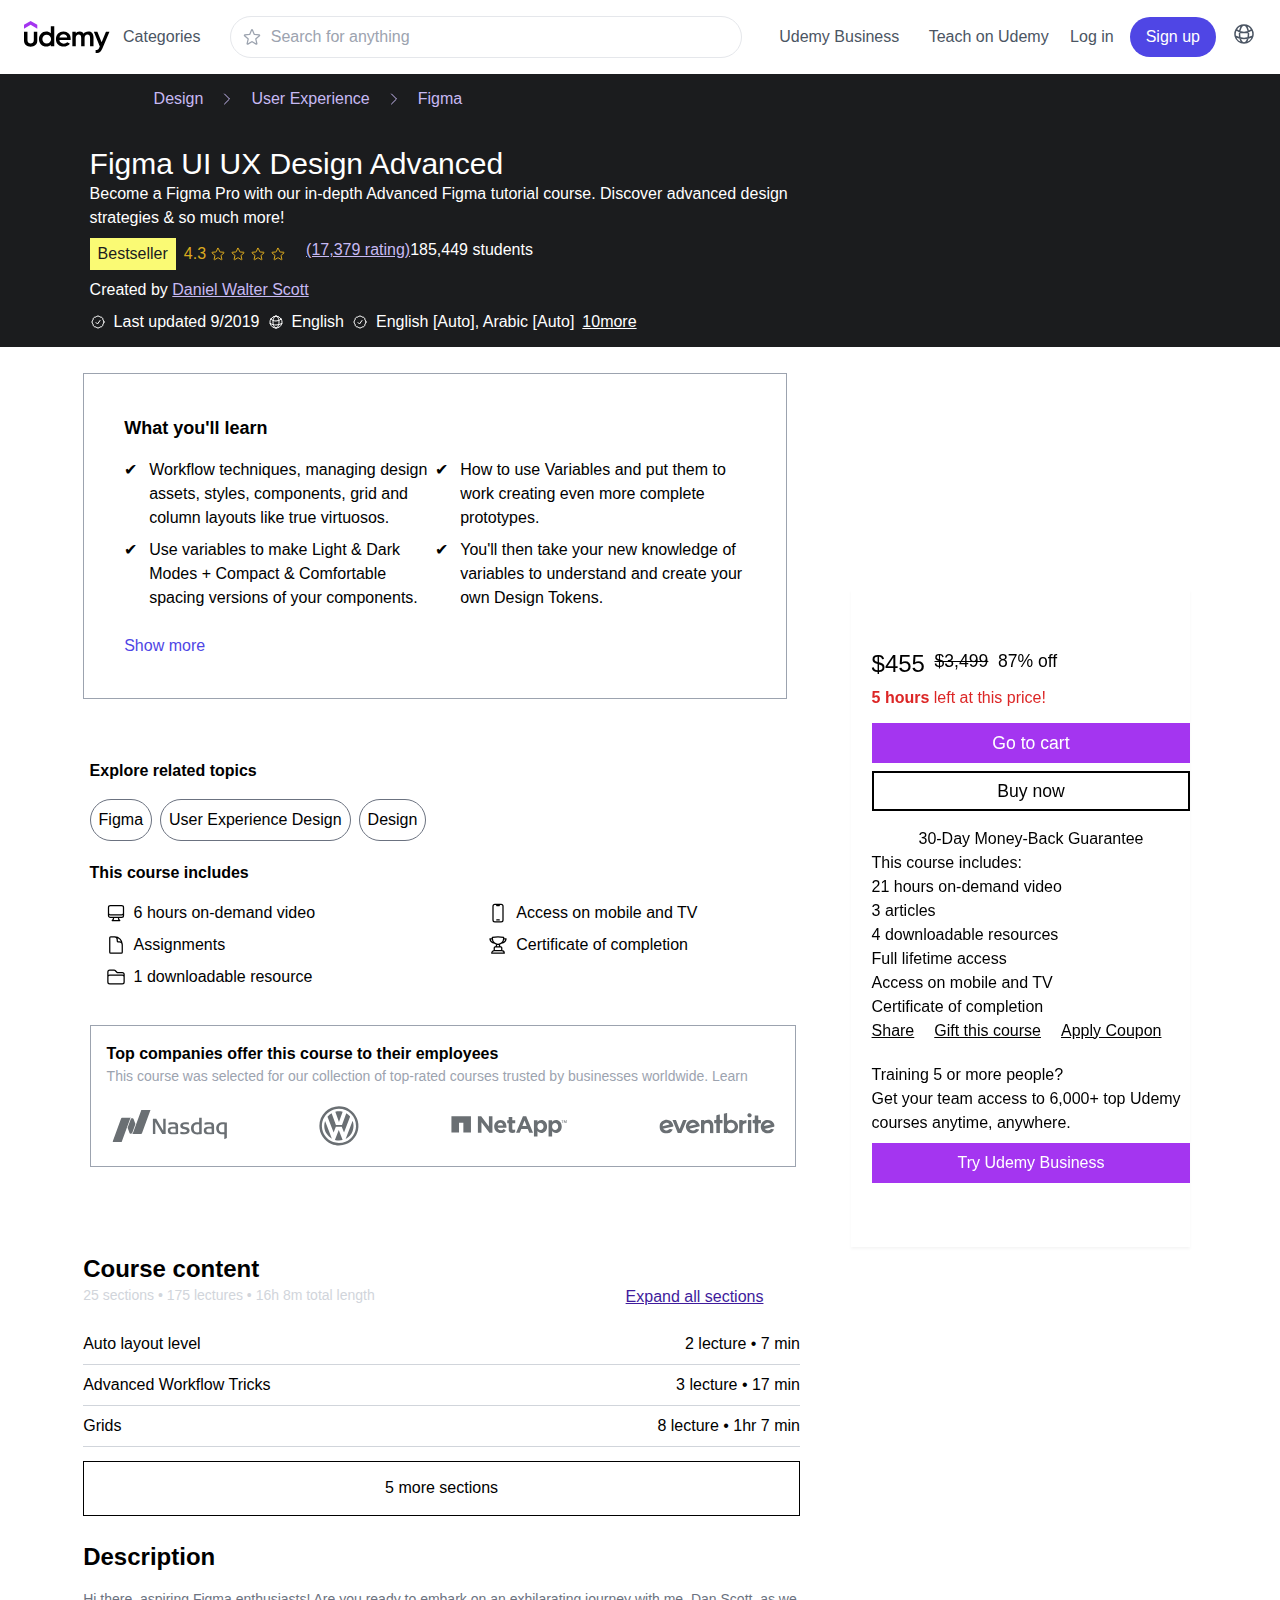
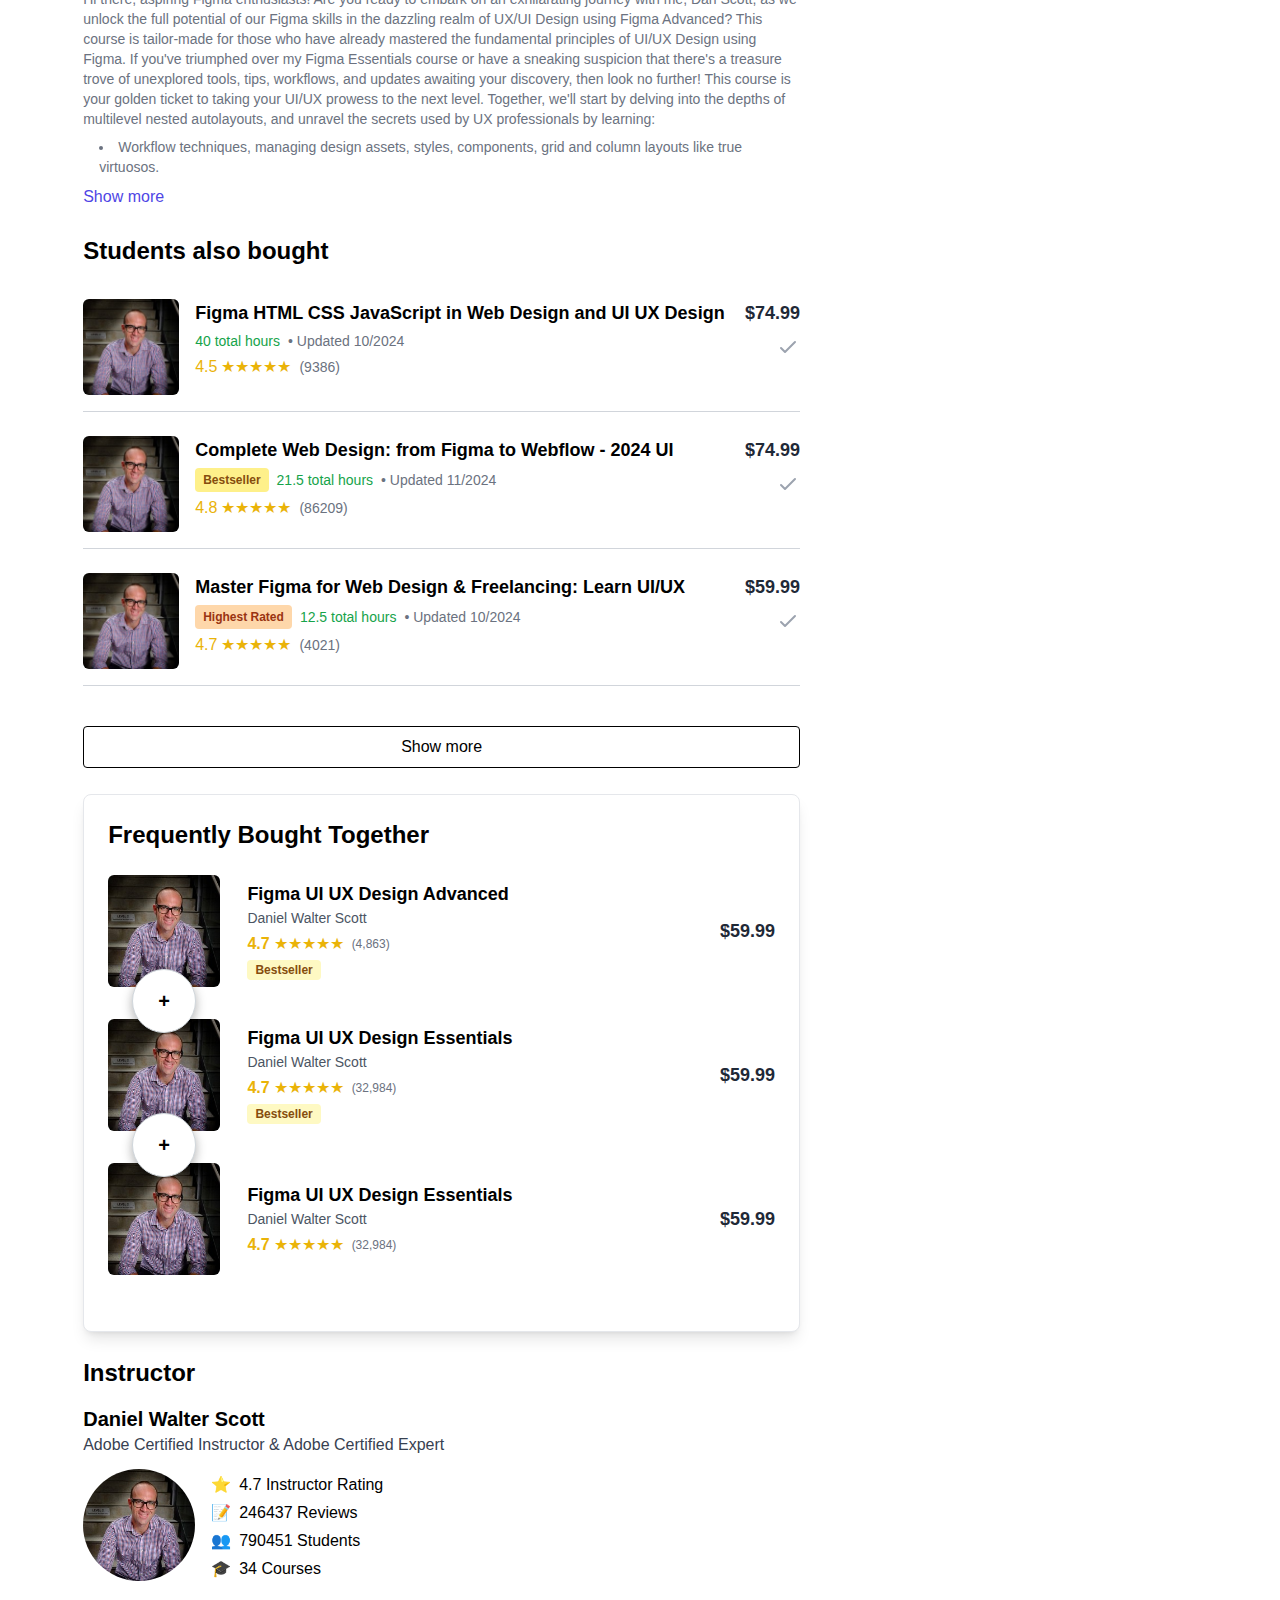
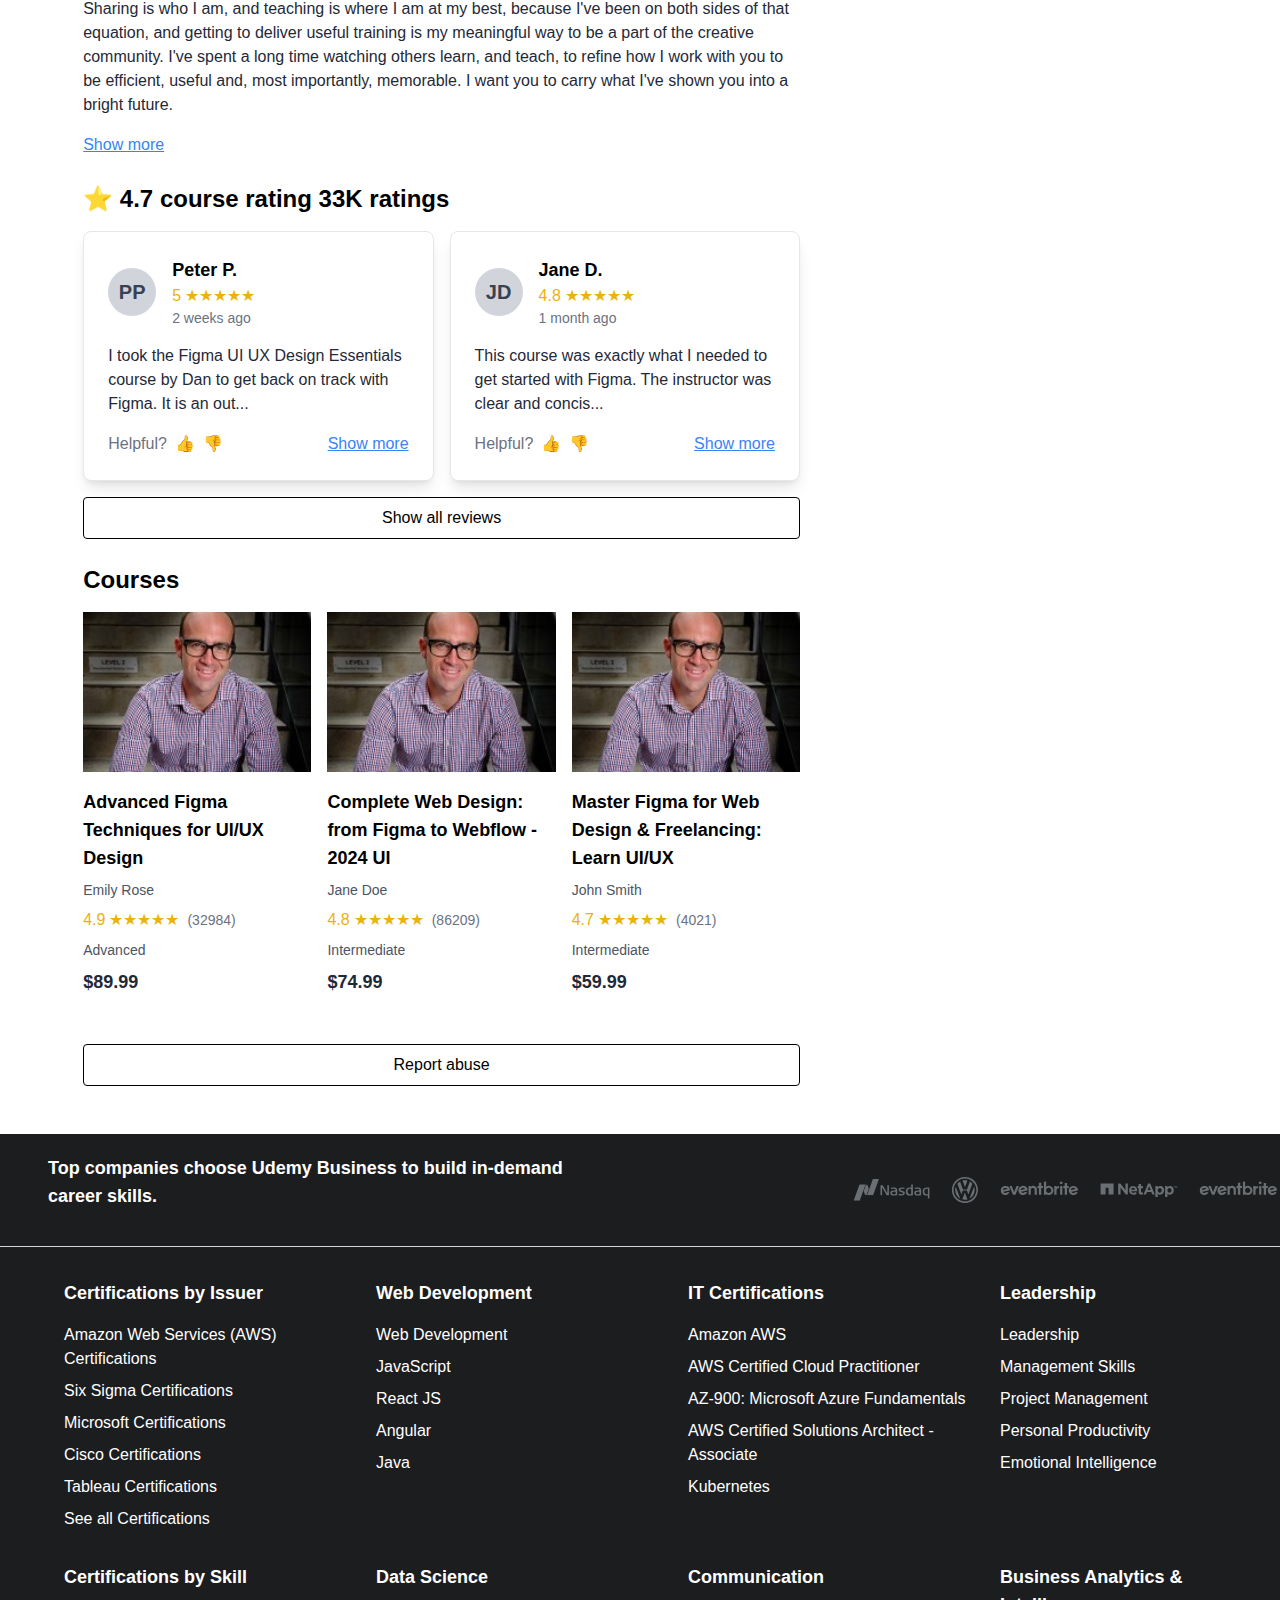
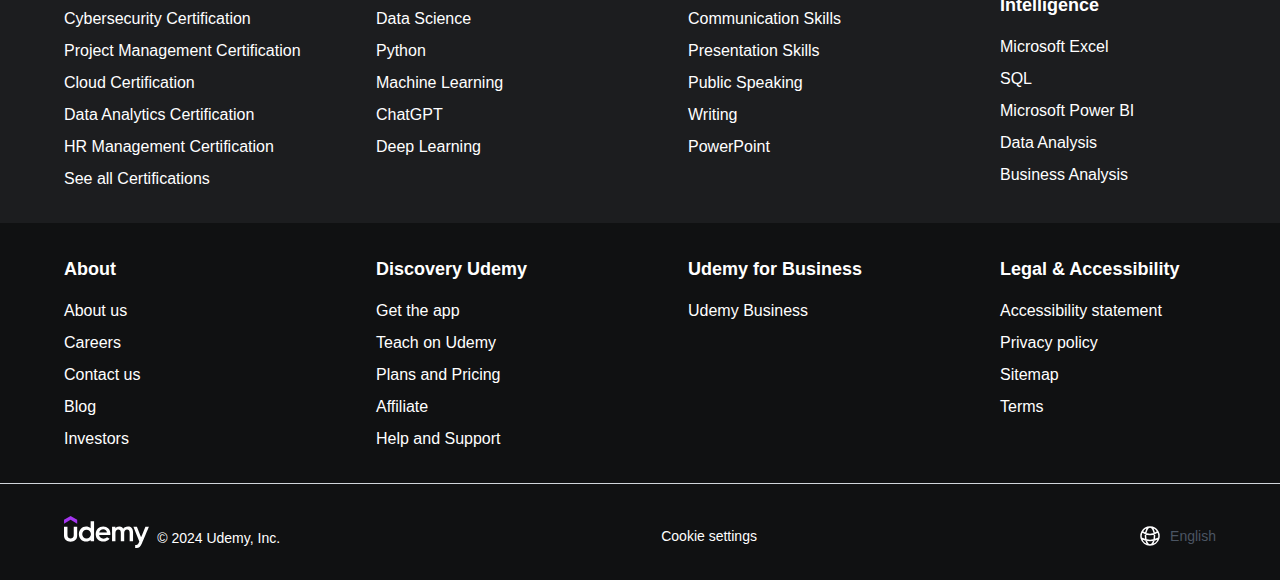
==== commit 2be3bff5: "deploy: cd74a496be89751228a877a3e27abbd974701b02" ====
--- a/join/login-popup/index.html
+++ b/join/login-popup/index.html
@@ -2,13 +2,13 @@
 <meta name="viewport" content="width=device-width, initial-scale=1">
 <style>*,::backdrop,:after,:before{--tw-border-spacing-x:0;--tw-border-spacing-y:0;--tw-translate-x:0;--tw-translate-y:0;--tw-rotate:0;--tw-skew-x:0;--tw-skew-y:0;--tw-scale-x:1;--tw-scale-y:1;--tw-pan-x: ;--tw-pan-y: ;--tw-pinch-zoom: ;--tw-scroll-snap-strictness:proximity;--tw-gradient-from-position: ;--tw-gradient-via-position: ;--tw-gradient-to-position: ;--tw-ordinal: ;--tw-slashed-zero: ;--tw-numeric-figure: ;--tw-numeric-spacing: ;--tw-numeric-fraction: ;--tw-ring-inset: ;--tw-ring-offset-width:0px;--tw-ring-offset-color:#fff;--tw-ring-color:#3b82f680;--tw-ring-offset-shadow:0 0 #0000;--tw-ring-shadow:0 0 #0000;--tw-shadow:0 0 #0000;--tw-shadow-colored:0 0 #0000;--tw-blur: ;--tw-brightness: ;--tw-contrast: ;--tw-grayscale: ;--tw-hue-rotate: ;--tw-invert: ;--tw-saturate: ;--tw-sepia: ;--tw-drop-shadow: ;--tw-backdrop-blur: ;--tw-backdrop-brightness: ;--tw-backdrop-contrast: ;--tw-backdrop-grayscale: ;--tw-backdrop-hue-rotate: ;--tw-backdrop-invert: ;--tw-backdrop-opacity: ;--tw-backdrop-saturate: ;--tw-backdrop-sepia: ;--tw-contain-size: ;--tw-contain-layout: ;--tw-contain-paint: ;--tw-contain-style: }/*! tailwindcss v3.4.14 | MIT License | https://tailwindcss.com*/*,:after,:before{border:0 solid #e5e7eb;box-sizing:border-box}:after,:before{--tw-content:""}:host,html{line-height:1.5;-webkit-text-size-adjust:100%;font-family:Open Sans,sans-serif;font-feature-settings:normal;font-variation-settings:normal;tab-size:4;-webkit-tap-highlight-color:transparent}body{line-height:inherit;margin:0}hr{border-top-width:1px;color:inherit;height:0}abbr:where([title]){-webkit-text-decoration:underline dotted;text-decoration:underline dotted}h1,h2,h3,h4,h5,h6{font-size:inherit;font-weight:inherit}a{color:inherit;text-decoration:inherit}b,strong{font-weight:bolder}code,kbd,pre,samp{font-family:Roboto Mono,monospace;font-feature-settings:normal;font-size:1em;font-variation-settings:normal}small{font-size:80%}sub,sup{font-size:75%;line-height:0;position:relative;vertical-align:initial}sub{bottom:-.25em}sup{top:-.5em}table{border-collapse:collapse;border-color:inherit;text-indent:0}button,input,optgroup,select,textarea{color:inherit;font-family:inherit;font-feature-settings:inherit;font-size:100%;font-variation-settings:inherit;font-weight:inherit;letter-spacing:inherit;line-height:inherit;margin:0;padding:0}button,select{text-transform:none}button,input:where([type=button]),input:where([type=reset]),input:where([type=submit]){-webkit-appearance:button;background-color:initial;background-image:none}:-moz-focusring{outline:auto}:-moz-ui-invalid{box-shadow:none}progress{vertical-align:initial}::-webkit-inner-spin-button,::-webkit-outer-spin-button{height:auto}[type=search]{-webkit-appearance:textfield;outline-offset:-2px}::-webkit-search-decoration{-webkit-appearance:none}::-webkit-file-upload-button{-webkit-appearance:button;font:inherit}summary{display:list-item}blockquote,dd,dl,figure,h1,h2,h3,h4,h5,h6,hr,p,pre{margin:0}fieldset{margin:0}fieldset,legend{padding:0}menu,ol,ul{list-style:none;margin:0;padding:0}dialog{padding:0}textarea{resize:vertical}input::placeholder,textarea::placeholder{color:#9ca3af;opacity:1}[role=button],button{cursor:pointer}:disabled{cursor:default}audio,canvas,embed,iframe,img,object,svg,video{display:block;vertical-align:middle}img,video{height:auto;max-width:100%}[hidden]:where(:not([hidden=until-found])){display:none}.container{margin-left:auto;margin-right:auto;padding-left:1rem;padding-right:1rem;width:100%}@media (min-width:640px){.container{max-width:640px}}@media (min-width:768px){.container{max-width:768px}}@media (min-width:1024px){.container{max-width:1024px}}@media (min-width:1280px){.container{max-width:1280px}}@media (min-width:1536px){.container{max-width:1536px}}.fixed{position:fixed}.absolute{position:absolute}.relative{position:relative}.sticky{position:sticky}.inset-y-0{bottom:0;top:0}.-right-2{right:-.5rem}.-top-1{top:-.25rem}.left-0{left:0}.right-\[7\%\]{right:7%}.top-\[calc\(100\%-310px\)\]{top:calc(100% - 310px)}.m-0{margin:0}.mx-2{margin-left:.5rem;margin-right:.5rem}.mx-4{margin-left:1rem;margin-right:1rem}.mx-auto{margin-left:auto;margin-right:auto}.my-0{margin-bottom:0;margin-top:0}.my-12{margin-bottom:3rem;margin-top:3rem}.my-4{margin-bottom:1rem;margin-top:1rem}.my-6{margin-bottom:1.5rem;margin-top:1.5rem}.mb-12{margin-bottom:3rem}.mb-2{margin-bottom:.5rem}.mb-4{margin-bottom:1rem}.mb-6{margin-bottom:1.5rem}.mb-8{margin-bottom:2rem}.mb-\[2\%\]{margin-bottom:2%}.ml-0{margin-left:0}.ml-1{margin-left:.25rem}.ml-16{margin-left:4rem}.ml-2{margin-left:.5rem}.ml-3{margin-left:.75rem}.ml-4{margin-left:1rem}.ml-\[35\%\]{margin-left:35%}.ml-\[6\%\]{margin-left:6%}.ml-\[6\.5\%\]{margin-left:6.5%}.mr-1{margin-right:.25rem}.mr-16{margin-right:4rem}.mr-2{margin-right:.5rem}.mt-0{margin-top:0}.mt-1{margin-top:.25rem}.mt-2{margin-top:.5rem}.mt-3{margin-top:.75rem}.mt-4{margin-top:1rem}.mt-5{margin-top:1.25rem}.mt-8{margin-top:2rem}.mt-\[-2\%\]{margin-top:-2%}.mt-\[1\%\]{margin-top:1%}.mt-\[2\%\]{margin-top:2%}.mt-\[4\%\]{margin-top:4%}.mt-\[5\%\]{margin-top:5%}.inline-block{display:inline-block}.flex{display:flex}.grid{display:grid}.hidden{display:none}.h-12{height:3rem}.h-2{height:.5rem}.h-24{height:6rem}.h-28{height:7rem}.h-4{height:1rem}.h-40{height:10rem}.h-5{height:1.25rem}.h-6{height:1.5rem}.h-8{height:2rem}.h-\[40px\]{height:40px}.w-1\/2{width:50%}.w-12{width:3rem}.w-2{width:.5rem}.w-24{width:6rem}.w-28{width:7rem}.w-4{width:1rem}.w-5{width:1.25rem}.w-6{width:1.5rem}.w-8{width:2rem}.w-\[26\.5\%\]{width:26.5%}.w-\[30\%\]{width:30%}.w-\[55\%\]{width:55%}.w-\[56\%\]{width:56%}.w-\[60\%\]{width:60%}.w-\[65\%\]{width:65%}.w-full{width:100%}.max-w-2xl{max-width:42rem}.max-w-lg{max-width:32rem}.flex-1{flex:1 1 0%}.flex-grow,.grow{flex-grow:1}.transform{transform:translate(var(--tw-translate-x),var(--tw-translate-y)) rotate(var(--tw-rotate)) skewX(var(--tw-skew-x)) skewY(var(--tw-skew-y)) scaleX(var(--tw-scale-x)) scaleY(var(--tw-scale-y))}.cursor-pointer{cursor:pointer}.list-inside{list-style-position:inside}.list-disc{list-style-type:disc}.list-none{list-style-type:none}.grid-cols-1{grid-template-columns:repeat(1,minmax(0,1fr))}.flex-col{flex-direction:column}.flex-wrap{flex-wrap:wrap}.items-start{align-items:flex-start}.items-end{align-items:flex-end}.items-center{align-items:center}.justify-center{justify-content:center}.justify-between{justify-content:space-between}.gap-4{gap:1rem}.gap-5{gap:1.25rem}.gap-8{gap:2rem}.gap-\[3\%\]{gap:3%}.space-x-1>:not([hidden])~:not([hidden]){--tw-space-x-reverse:0;margin-left:calc(.25rem*(1 - var(--tw-space-x-reverse)));margin-right:calc(.25rem*var(--tw-space-x-reverse))}.space-x-2>:not([hidden])~:not([hidden]){--tw-space-x-reverse:0;margin-left:calc(.5rem*(1 - var(--tw-space-x-reverse)));margin-right:calc(.5rem*var(--tw-space-x-reverse))}.space-x-4>:not([hidden])~:not([hidden]){--tw-space-x-reverse:0;margin-left:calc(1rem*(1 - var(--tw-space-x-reverse)));margin-right:calc(1rem*var(--tw-space-x-reverse))}.space-y-1>:not([hidden])~:not([hidden]){--tw-space-y-reverse:0;margin-bottom:calc(.25rem*var(--tw-space-y-reverse));margin-top:calc(.25rem*(1 - var(--tw-space-y-reverse)))}.space-y-2>:not([hidden])~:not([hidden]){--tw-space-y-reverse:0;margin-bottom:calc(.5rem*var(--tw-space-y-reverse));margin-top:calc(.5rem*(1 - var(--tw-space-y-reverse)))}.rounded{border-radius:.25rem}.rounded-full{border-radius:9999px}.rounded-lg{border-radius:.5rem}.rounded-md{border-radius:.375rem}.border{border-width:1px}.border-2{border-width:2px}.border-\[1px\]{border-width:1px}.border-b{border-bottom-width:1px}.border-none{border-style:none}.border-black{--tw-border-opacity:1;border-color:rgb(0 0 0/var(--tw-border-opacity))}.border-gray-300{--tw-border-opacity:1;border-color:rgb(209 213 219/var(--tw-border-opacity))}.border-gray-400{--tw-border-opacity:1;border-color:rgb(156 163 175/var(--tw-border-opacity))}.border-gray-500{--tw-border-opacity:1;border-color:rgb(107 114 128/var(--tw-border-opacity))}.bg-\[\#101112\]{--tw-bg-opacity:1;background-color:rgb(16 17 18/var(--tw-bg-opacity))}.bg-\[\#1B1C1E\]{--tw-bg-opacity:1;background-color:rgb(27 28 30/var(--tw-bg-opacity))}.bg-\[\#1C1D1F\]{--tw-bg-opacity:1;background-color:rgb(28 29 31/var(--tw-bg-opacity))}.bg-\[\#A435F0\]{--tw-bg-opacity:1;background-color:rgb(164 53 240/var(--tw-bg-opacity))}.bg-\[\#FAFA74\]{--tw-bg-opacity:1;background-color:rgb(250 250 116/var(--tw-bg-opacity))}.bg-gray-300{--tw-bg-opacity:1;background-color:rgb(209 213 219/var(--tw-bg-opacity))}.bg-indigo-600{--tw-bg-opacity:1;background-color:rgb(79 70 229/var(--tw-bg-opacity))}.bg-orange-200{--tw-bg-opacity:1;background-color:rgb(254 215 170/var(--tw-bg-opacity))}.bg-red-500{--tw-bg-opacity:1;background-color:rgb(239 68 68/var(--tw-bg-opacity))}.bg-white{--tw-bg-opacity:1;background-color:rgb(255 255 255/var(--tw-bg-opacity))}.bg-yellow-100{--tw-bg-opacity:1;background-color:rgb(254 249 195/var(--tw-bg-opacity))}.bg-yellow-200{--tw-bg-opacity:1;background-color:rgb(254 240 138/var(--tw-bg-opacity))}.object-cover{object-fit:cover}.p-0{padding:0}.p-10{padding:2.5rem}.p-2{padding:.5rem}.p-4{padding:1rem}.p-6{padding:1.5rem}.p-\[2\%\]{padding:2%}.px-1\.5{padding-left:.375rem;padding-right:.375rem}.px-12{padding-left:3rem;padding-right:3rem}.px-16{padding-left:4rem;padding-right:4rem}.px-2{padding-left:.5rem;padding-right:.5rem}.px-4{padding-left:1rem;padding-right:1rem}.px-6{padding-left:1.5rem;padding-right:1.5rem}.py-0\.5{padding-bottom:.125rem;padding-top:.125rem}.py-1{padding-bottom:.25rem;padding-top:.25rem}.py-2{padding-bottom:.5rem;padding-top:.5rem}.py-4{padding-bottom:1rem;padding-top:1rem}.py-8{padding-bottom:2rem;padding-top:2rem}.py-\[1\%\]{padding-bottom:1%;padding-top:1%}.py-\[5\%\]{padding-bottom:5%;padding-top:5%}.pb-5{padding-bottom:1.25rem}.pl-0{padding-left:0}.pl-10{padding-left:2.5rem}.pl-16{padding-left:4rem}.pl-3{padding-left:.75rem}.pl-\[7\%\]{padding-left:7%}.pr-4{padding-right:1rem}.pr-5{padding-right:1.25rem}.pr-\[1\%\]{padding-right:1%}.pt-3{padding-top:.75rem}.pt-5{padding-top:1.25rem}.text-left{text-align:left}.text-center{text-align:center}.align-baseline{vertical-align:initial}.text-2xl{font-size:1.5rem;line-height:2rem}.text-3xl{font-size:1.875rem;line-height:2.25rem}.text-\[1\.1rem\]{font-size:1.1rem}.text-lg{font-size:1.125rem;line-height:1.75rem}.text-sm{font-size:.875rem;line-height:1.25rem}.text-xl{font-size:1.25rem;line-height:1.75rem}.text-xs{font-size:.75rem;line-height:1rem}.font-bold{font-weight:700}.font-extrabold{font-weight:800}.font-light{font-weight:300}.font-medium{font-weight:500}.font-semibold{font-weight:600}.font-thin{font-weight:100}.text-\[\#1B1C1E\]{--tw-text-opacity:1;color:rgb(27 28 30/var(--tw-text-opacity))}.text-\[\#401B9C\]{--tw-text-opacity:1;color:rgb(64 27 156/var(--tw-text-opacity))}.text-\[\#C7B9F3\]{--tw-text-opacity:1;color:rgb(199 185 243/var(--tw-text-opacity))}.text-\[\#DBA91F\]{--tw-text-opacity:1;color:rgb(219 169 31/var(--tw-text-opacity))}.text-black{--tw-text-opacity:1;color:rgb(0 0 0/var(--tw-text-opacity))}.text-blue-500{--tw-text-opacity:1;color:rgb(59 130 246/var(--tw-text-opacity))}.text-gray-300{--tw-text-opacity:1;color:rgb(209 213 219/var(--tw-text-opacity))}.text-gray-400{--tw-text-opacity:1;color:rgb(156 163 175/var(--tw-text-opacity))}.text-gray-500{--tw-text-opacity:1;color:rgb(107 114 128/var(--tw-text-opacity))}.text-gray-600{--tw-text-opacity:1;color:rgb(75 85 99/var(--tw-text-opacity))}.text-gray-700{--tw-text-opacity:1;color:rgb(55 65 81/var(--tw-text-opacity))}.text-gray-800{--tw-text-opacity:1;color:rgb(31 41 55/var(--tw-text-opacity))}.text-green-500{--tw-text-opacity:1;color:rgb(34 197 94/var(--tw-text-opacity))}.text-green-600{--tw-text-opacity:1;color:rgb(22 163 74/var(--tw-text-opacity))}.text-indigo-600{--tw-text-opacity:1;color:rgb(79 70 229/var(--tw-text-opacity))}.text-orange-800{--tw-text-opacity:1;color:rgb(154 52 18/var(--tw-text-opacity))}.text-red-500{--tw-text-opacity:1;color:rgb(239 68 68/var(--tw-text-opacity))}.text-red-600{--tw-text-opacity:1;color:rgb(220 38 38/var(--tw-text-opacity))}.text-white{--tw-text-opacity:1;color:rgb(255 255 255/var(--tw-text-opacity))}.text-yellow-500{--tw-text-opacity:1;color:rgb(234 179 8/var(--tw-text-opacity))}.text-yellow-800{--tw-text-opacity:1;color:rgb(133 77 14/var(--tw-text-opacity))}.underline{text-decoration-line:underline}.line-through{text-decoration-line:line-through}.shadow-\[0_2px_2px_rgba\(233\2c 233\2c 233\2c 0\.4\)\]{--tw-shadow:0 2px 2px #e9e9e966;--tw-shadow-colored:0 2px 2px var(--tw-shadow-color)}.shadow-\[0_2px_2px_rgba\(233\2c 233\2c 233\2c 0\.4\)\],.shadow-lg{box-shadow:var(--tw-ring-offset-shadow,0 0 #0000),var(--tw-ring-shadow,0 0 #0000),var(--tw-shadow)}.shadow-lg{--tw-shadow:0 10px 15px -3px #0000001a,0 4px 6px -4px #0000001a;--tw-shadow-colored:0 10px 15px -3px var(--tw-shadow-color),0 4px 6px -4px var(--tw-shadow-color)}.shadow-md{--tw-shadow:0 4px 6px -1px #0000001a,0 2px 4px -2px #0000001a;--tw-shadow-colored:0 4px 6px -1px var(--tw-shadow-color),0 2px 4px -2px var(--tw-shadow-color);box-shadow:var(--tw-ring-offset-shadow,0 0 #0000),var(--tw-ring-shadow,0 0 #0000),var(--tw-shadow)}.hover\:bg-gray-200:hover{--tw-bg-opacity:1;background-color:rgb(229 231 235/var(--tw-bg-opacity))}.hover\:bg-gray-300:hover{--tw-bg-opacity:1;background-color:rgb(209 213 219/var(--tw-bg-opacity))}.hover\:bg-indigo-700:hover{--tw-bg-opacity:1;background-color:rgb(67 56 202/var(--tw-bg-opacity))}.hover\:text-black:hover{--tw-text-opacity:1;color:rgb(0 0 0/var(--tw-text-opacity))}.hover\:text-green-700:hover{--tw-text-opacity:1;color:rgb(21 128 61/var(--tw-text-opacity))}.hover\:text-red-500:hover{--tw-text-opacity:1;color:rgb(239 68 68/var(--tw-text-opacity))}.hover\:text-red-700:hover{--tw-text-opacity:1;color:rgb(185 28 28/var(--tw-text-opacity))}.hover\:text-white:hover{--tw-text-opacity:1;color:rgb(255 255 255/var(--tw-text-opacity))}.hover\:underline:hover{text-decoration-line:underline}.focus\:outline-none:focus{outline:2px solid #0000;outline-offset:2px}.focus\:ring-2:focus{--tw-ring-offset-shadow:var(--tw-ring-inset) 0 0 0 var(--tw-ring-offset-width) var(--tw-ring-offset-color);--tw-ring-shadow:var(--tw-ring-inset) 0 0 0 calc(2px + var(--tw-ring-offset-width)) var(--tw-ring-color);box-shadow:var(--tw-ring-offset-shadow),var(--tw-ring-shadow),var(--tw-shadow,0 0 #0000)}.focus\:ring-indigo-600:focus{--tw-ring-opacity:1;--tw-ring-color:rgb(79 70 229/var(--tw-ring-opacity))}@media (min-width:640px){.sm\:w-1\/2{width:50%}}@media (min-width:768px){.md\:mb-0{margin-bottom:0}.md\:inline-block{display:inline-block}.md\:grid-cols-2{grid-template-columns:repeat(2,minmax(0,1fr))}.md\:grid-cols-3{grid-template-columns:repeat(3,minmax(0,1fr))}.md\:grid-cols-4{grid-template-columns:repeat(4,minmax(0,1fr))}.md\:flex-row{flex-direction:row}}</style>
 <style>.course-item[data-v-805bec7c]{gap:1.2rem;max-width:129.2rem;min-width:40.8rem}.plus-icon[data-v-805bec7c]{align-items:center;background-color:#fff;border:1px solid #d1d7dc;border-radius:50%;box-shadow:0 4px 8px rgba(0,0,0,.08),0 4px 12px rgba(0,0,0,.24);display:flex;height:4rem;justify-content:center;left:calc(6% + 1rem);position:absolute;top:calc(70% + 1rem);transform:translateX(-50%);width:4rem;z-index:1000}</style>
-<link rel="stylesheet" href="/aladia_nuxt_test_project/_nuxt/entry.CLnTXijR.css" crossorigin>
-<link rel="preload" as="fetch" crossorigin="anonymous" href="/aladia_nuxt_test_project/join/login-popup/_payload.json?6399cd30-1062-4cdf-b555-19eff7112158">
-<link rel="modulepreload" as="script" crossorigin href="/aladia_nuxt_test_project/_nuxt/ihOrKvMJ.js">
-<link rel="prefetch" as="script" crossorigin href="/aladia_nuxt_test_project/_nuxt/Bd-EBcH7.js">
-<link rel="prefetch" as="script" crossorigin href="/aladia_nuxt_test_project/_nuxt/AtROKKf-.js">
-<link rel="prefetch" as="script" crossorigin href="/aladia_nuxt_test_project/_nuxt/DJIl7wOf.js">
-<script type="module" src="/aladia_nuxt_test_project/_nuxt/ihOrKvMJ.js" crossorigin></script></head><body><div id="__nuxt"><div><header class="bg-white shadow-md" data-v-5752a6c9><div class="container mx-auto flex items-center justify-between py-4 px-6" data-v-5752a6c9><a href="/" class="flex items-center" data-v-5752a6c9><img class="h-8" src="/aladia_nuxt_test_project/assets/images/logo-udemy.svg" alt="Udemy Logo" data-v-5752a6c9></a><nav data-v-5752a6c9><button class="text-gray-600 font-medium hover:text-black" data-v-5752a6c9> Categories </button></nav><div class="relative flex-1 mx-4 max-w-lg" data-v-5752a6c9><button class="absolute inset-y-0 left-0 pl-3 flex items-center text-gray-400" data-v-5752a6c9><svg xmlns="http://www.w3.org/2000/svg" fill="none" viewBox="0 0 24 24" stroke-width="1.5" stroke="currentColor" aria-hidden="true" data-slot="icon" class="w-5 h-5" data-v-5752a6c9><path stroke-linecap="round" stroke-linejoin="round" d="M11.48 3.499a.562.562 0 0 1 1.04 0l2.125 5.111a.563.563 0 0 0 .475.345l5.518.442c.499.04.701.663.321.988l-4.204 3.602a.563.563 0 0 0-.182.557l1.285 5.385a.562.562 0 0 1-.84.61l-4.725-2.885a.562.562 0 0 0-.586 0L6.982 20.54a.562.562 0 0 1-.84-.61l1.285-5.386a.562.562 0 0 0-.182-.557l-4.204-3.602a.562.562 0 0 1 .321-.988l5.518-.442a.563.563 0 0 0 .475-.345L11.48 3.5Z"></path></svg></button><input type="text" placeholder="Search for anything" class="w-full pl-10 pr-4 py-2 border rounded-full focus:outline-none focus:ring-2 focus:ring-indigo-600" data-v-5752a6c9></div><a href="#" class="hidden md:inline-block text-gray-600 font-medium hover:text-black mx-2" data-v-5752a6c9> Udemy Business </a><a href="#" class="hidden md:inline-block text-gray-600 font-medium hover:text-black mx-2" data-v-5752a6c9> Teach on Udemy </a><div class="flex items-center space-x-4" data-v-5752a6c9><a href="/join/login-popup" data-v-5752a6c9><button class="text-gray-600 font-medium hover:text-black" data-v-5752a6c9> Log in </button></a><a href="/join/signup-popup" data-v-5752a6c9><button class="text-white bg-indigo-600 hover:bg-indigo-700 font-medium px-4 py-2 rounded-full" data-v-5752a6c9> Sign up </button></a><a href="#" data-v-5752a6c9><button class="text-gray-600 hover:text-black" data-v-5752a6c9><svg xmlns="http://www.w3.org/2000/svg" fill="none" viewBox="0 0 24 24" stroke-width="1.5" stroke="currentColor" aria-hidden="true" data-slot="icon" class="w-6 h-6" data-v-5752a6c9><path stroke-linecap="round" stroke-linejoin="round" d="M12 21a9.004 9.004 0 0 0 8.716-6.747M12 21a9.004 9.004 0 0 1-8.716-6.747M12 21c2.485 0 4.5-4.03 4.5-9S14.485 3 12 3m0 18c-2.485 0-4.5-4.03-4.5-9S9.515 3 12 3m0 0a8.997 8.997 0 0 1 7.843 4.582M12 3a8.997 8.997 0 0 0-7.843 4.582m15.686 0A11.953 11.953 0 0 1 12 10.5c-2.998 0-5.74-1.1-7.843-2.918m15.686 0A8.959 8.959 0 0 1 21 12c0 .778-.099 1.533-.284 2.253m0 0A17.919 17.919 0 0 1 12 16.5c-3.162 0-6.133-.815-8.716-2.247m0 0A9.015 9.015 0 0 1 3 12c0-1.605.42-3.113 1.157-4.418"></path></svg></button></a></div></div></header><div data-v-324404ff><div class="bg-[#1B1C1E] py-[1%] pl-[7%] pr-[1%] text-left" data-v-324404ff><div class="w-[60%]" data-v-324404ff><div class="flex text-[#C7B9F3] space-x-4 mt-0 mb-6 mr-16 ml-16" data-v-324404ff><h5 data-v-324404ff>Design</h5><span class="mt-1" data-v-324404ff><svg xmlns="http://www.w3.org/2000/svg" fill="none" viewBox="0 0 24 24" stroke-width="1.5" stroke="currentColor" aria-hidden="true" data-slot="icon" class="w-4 h-4" data-v-324404ff><path stroke-linecap="round" stroke-linejoin="round" d="m8.25 4.5 7.5 7.5-7.5 7.5"></path></svg></span><h5 data-v-324404ff>User Experience</h5><span class="mt-1" data-v-324404ff><svg xmlns="http://www.w3.org/2000/svg" fill="none" viewBox="0 0 24 24" stroke-width="1.5" stroke="currentColor" aria-hidden="true" data-slot="icon" class="w-4 h-4" data-v-324404ff><path stroke-linecap="round" stroke-linejoin="round" d="m8.25 4.5 7.5 7.5-7.5 7.5"></path></svg></span><h5 data-v-324404ff>Figma</h5></div><h1 class="text-white mt-[5%] text-3xl" data-v-324404ff>Figma UI UX Design Advanced</h1><h3 class="text-white" data-v-324404ff> Become a Figma Pro with our in-depth Advanced Figma tutorial course. Discover advanced design strategies &amp; so much more! </h3><div class="mt-2 flex" data-v-324404ff><span class="bg-[#FAFA74] mr-2 px-2 py-1 text-[#1B1C1E]" data-v-324404ff>Bestseller</span><span class="flex items-center text-[#DBA91F]" data-v-324404ff> 4.3 <span class="flex space-x-1 ml-1" data-v-324404ff><svg xmlns="http://www.w3.org/2000/svg" fill="none" viewBox="0 0 24 24" stroke-width="1.5" stroke="currentColor" aria-hidden="true" data-slot="icon" class="w-4 h-4" data-v-324404ff><path stroke-linecap="round" stroke-linejoin="round" d="M11.48 3.499a.562.562 0 0 1 1.04 0l2.125 5.111a.563.563 0 0 0 .475.345l5.518.442c.499.04.701.663.321.988l-4.204 3.602a.563.563 0 0 0-.182.557l1.285 5.385a.562.562 0 0 1-.84.61l-4.725-2.885a.562.562 0 0 0-.586 0L6.982 20.54a.562.562 0 0 1-.84-.61l1.285-5.386a.562.562 0 0 0-.182-.557l-4.204-3.602a.562.562 0 0 1 .321-.988l5.518-.442a.563.563 0 0 0 .475-.345L11.48 3.5Z"></path></svg><svg xmlns="http://www.w3.org/2000/svg" fill="none" viewBox="0 0 24 24" stroke-width="1.5" stroke="currentColor" aria-hidden="true" data-slot="icon" class="w-4 h-4" data-v-324404ff><path stroke-linecap="round" stroke-linejoin="round" d="M11.48 3.499a.562.562 0 0 1 1.04 0l2.125 5.111a.563.563 0 0 0 .475.345l5.518.442c.499.04.701.663.321.988l-4.204 3.602a.563.563 0 0 0-.182.557l1.285 5.385a.562.562 0 0 1-.84.61l-4.725-2.885a.562.562 0 0 0-.586 0L6.982 20.54a.562.562 0 0 1-.84-.61l1.285-5.386a.562.562 0 0 0-.182-.557l-4.204-3.602a.562.562 0 0 1 .321-.988l5.518-.442a.563.563 0 0 0 .475-.345L11.48 3.5Z"></path></svg><svg xmlns="http://www.w3.org/2000/svg" fill="none" viewBox="0 0 24 24" stroke-width="1.5" stroke="currentColor" aria-hidden="true" data-slot="icon" class="w-4 h-4" data-v-324404ff><path stroke-linecap="round" stroke-linejoin="round" d="M11.48 3.499a.562.562 0 0 1 1.04 0l2.125 5.111a.563.563 0 0 0 .475.345l5.518.442c.499.04.701.663.321.988l-4.204 3.602a.563.563 0 0 0-.182.557l1.285 5.385a.562.562 0 0 1-.84.61l-4.725-2.885a.562.562 0 0 0-.586 0L6.982 20.54a.562.562 0 0 1-.84-.61l1.285-5.386a.562.562 0 0 0-.182-.557l-4.204-3.602a.562.562 0 0 1 .321-.988l5.518-.442a.563.563 0 0 0 .475-.345L11.48 3.5Z"></path></svg><svg xmlns="http://www.w3.org/2000/svg" fill="none" viewBox="0 0 24 24" stroke-width="1.5" stroke="currentColor" aria-hidden="true" data-slot="icon" class="w-4 h-4" data-v-324404ff><path stroke-linecap="round" stroke-linejoin="round" d="M11.48 3.499a.562.562 0 0 1 1.04 0l2.125 5.111a.563.563 0 0 0 .475.345l5.518.442c.499.04.701.663.321.988l-4.204 3.602a.563.563 0 0 0-.182.557l1.285 5.385a.562.562 0 0 1-.84.61l-4.725-2.885a.562.562 0 0 0-.586 0L6.982 20.54a.562.562 0 0 1-.84-.61l1.285-5.386a.562.562 0 0 0-.182-.557l-4.204-3.602a.562.562 0 0 1 .321-.988l5.518-.442a.563.563 0 0 0 .475-.345L11.48 3.5Z"></path></svg><!----></span></span><span class="text-[#C7B9F3] underline" data-v-324404ff>(17,379 rating)</span><span class="text-white" data-v-324404ff>185,449 students</span></div><div class="mt-2" data-v-324404ff><span class="text-white" data-v-324404ff>Created by </span><span class="text-[#C7B9F3] underline" data-v-324404ff>Daniel Walter Scott</span></div><div class="text-white mt-2 flex" data-v-324404ff><span class="BBicons" data-v-324404ff><svg xmlns="http://www.w3.org/2000/svg" fill="none" viewBox="0 0 24 24" stroke-width="1.5" stroke="currentColor" aria-hidden="true" data-slot="icon" class="w-4 h-4 mt-1 mr-2" data-v-324404ff><path stroke-linecap="round" stroke-linejoin="round" d="M9 12.75 11.25 15 15 9.75M21 12c0 1.268-.63 2.39-1.593 3.068a3.745 3.745 0 0 1-1.043 3.296 3.745 3.745 0 0 1-3.296 1.043A3.745 3.745 0 0 1 12 21c-1.268 0-2.39-.63-3.068-1.593a3.746 3.746 0 0 1-3.296-1.043 3.745 3.745 0 0 1-1.043-3.296A3.745 3.745 0 0 1 3 12c0-1.268.63-2.39 1.593-3.068a3.745 3.745 0 0 1 1.043-3.296 3.746 3.746 0 0 1 3.296-1.043A3.746 3.746 0 0 1 12 3c1.268 0 2.39.63 3.068 1.593a3.746 3.746 0 0 1 3.296 1.043 3.746 3.746 0 0 1 1.043 3.296A3.745 3.745 0 0 1 21 12Z"></path></svg></span><span class="BBbottomText mr-2" data-v-324404ff>Last updated 9/2019</span><span class="BBicons" data-v-324404ff><svg xmlns="http://www.w3.org/2000/svg" fill="none" viewBox="0 0 24 24" stroke-width="1.5" stroke="currentColor" aria-hidden="true" data-slot="icon" class="w-4 h-4 mt-1 mr-2" data-v-324404ff><path stroke-linecap="round" stroke-linejoin="round" d="M12 21a9.004 9.004 0 0 0 8.716-6.747M12 21a9.004 9.004 0 0 1-8.716-6.747M12 21c2.485 0 4.5-4.03 4.5-9S14.485 3 12 3m0 18c-2.485 0-4.5-4.03-4.5-9S9.515 3 12 3m0 0a8.997 8.997 0 0 1 7.843 4.582M12 3a8.997 8.997 0 0 0-7.843 4.582m15.686 0A11.953 11.953 0 0 1 12 10.5c-2.998 0-5.74-1.1-7.843-2.918m15.686 0A8.959 8.959 0 0 1 21 12c0 .778-.099 1.533-.284 2.253m0 0A17.919 17.919 0 0 1 12 16.5c-3.162 0-6.133-.815-8.716-2.247m0 0A9.015 9.015 0 0 1 3 12c0-1.605.42-3.113 1.157-4.418"></path></svg></span><span class="BBbottomText mr-2" data-v-324404ff>English</span><span class="BBicons" data-v-324404ff><svg xmlns="http://www.w3.org/2000/svg" fill="none" viewBox="0 0 24 24" stroke-width="1.5" stroke="currentColor" aria-hidden="true" data-slot="icon" class="w-4 h-4 mt-1 mr-2" data-v-324404ff><path stroke-linecap="round" stroke-linejoin="round" d="M9 12.75 11.25 15 15 9.75M21 12c0 1.268-.63 2.39-1.593 3.068a3.745 3.745 0 0 1-1.043 3.296 3.745 3.745 0 0 1-3.296 1.043A3.745 3.745 0 0 1 12 21c-1.268 0-2.39-.63-3.068-1.593a3.746 3.746 0 0 1-3.296-1.043 3.745 3.745 0 0 1-1.043-3.296A3.745 3.745 0 0 1 3 12c0-1.268.63-2.39 1.593-3.068a3.745 3.745 0 0 1 1.043-3.296 3.746 3.746 0 0 1 3.296-1.043A3.746 3.746 0 0 1 12 3c1.268 0 2.39.63 3.068 1.593a3.746 3.746 0 0 1 3.296 1.043 3.746 3.746 0 0 1 1.043 3.296A3.745 3.745 0 0 1 21 12Z"></path></svg></span><span class="BBbottomText mr-2" data-v-324404ff> English [Auto], Arabic [Auto] </span><span class="BBbottomText underline" data-v-324404ff>10more</span></div></div></div><div style="" class="fixed top-[calc(100%-310px)] right-[7%] w-[26.5%] py-[5%] bg-white shadow-[0_2px_2px_rgba(233,233,233,0.4)]" data-v-324404ff><div class="text-left ml-[6%]" data-v-324404ff><div class="flex gap-[3%] mb-[2%]" data-v-324404ff><h1 class="text-2xl mt-[-2%]" data-v-324404ff>$455</h1><span class="line-through text-[1.1rem] mt-[-2%]" data-v-324404ff>$3,499</span><span class="text-[1.1rem] mt-[-2%]" data-v-324404ff>87% off</span></div><div class="text-red-600" data-v-324404ff><!----><span class="font-bold" data-v-324404ff>5 hours</span> left at this price! </div><button class="w-full bg-[#A435F0] text-white h-[40px] text-[1.1rem] mt-[4%] border-none cursor-pointer" data-v-324404ff> Go to cart </button><button class="w-full h-[40px] text-[1.1rem] border-2 border-black cursor-pointer mt-2" data-v-324404ff> Buy now </button><p class="text-center mt-4" data-v-324404ff>30-Day Money-Back Guarantee</p><div class="text-left" data-v-324404ff><h4 data-v-324404ff>This course includes:</h4><p data-v-324404ff><!----> 21 hours on-demand video</p><p data-v-324404ff><!----> 3 articles</p><p data-v-324404ff><!----> 4 downloadable resources</p><p data-v-324404ff><!----> Full lifetime access</p><p data-v-324404ff><!----> Access on mobile and TV</p><p data-v-324404ff><!----> Certificate of completion</p></div><div class="flex gap-5 cursor-pointer underline" data-v-324404ff><h4 data-v-324404ff>Share</h4><h4 data-v-324404ff>Gift this course</h4><h4 data-v-324404ff>Apply Coupon</h4></div><div class="mt-5 text-left" data-v-324404ff><h3 data-v-324404ff>Training 5 or more people?</h3><p data-v-324404ff> Get your team access to 6,000+ top Udemy courses anytime, anywhere. </p><button class="w-full bg-[#A435F0] text-white h-[40px] mt-2" data-v-324404ff> Try Udemy Business </button></div></div></div><div class="ml-[6.5%] w-[55%] border-[1px] border-gray-400 text-left mt-[2%] p-10 mb-12" data-v-324404ff><h2 class="text-lg font-bold mb-4" data-v-324404ff>What you&#39;ll learn</h2><ul class="flex flex-wrap justify-between m-0 list-none" data-v-324404ff><!--[--><li class="w-full sm:w-1/2 mb-2" data-v-324404ff><div class="flex items-start text-left" data-v-324404ff><span class="inline-block" data-v-324404ff>✔</span><span class="ml-3" data-v-324404ff>Workflow techniques, managing design assets, styles, components, grid and column layouts like true virtuosos.</span></div></li><li class="w-full sm:w-1/2 mb-2" data-v-324404ff><div class="flex items-start text-left" data-v-324404ff><span class="inline-block" data-v-324404ff>✔</span><span class="ml-3" data-v-324404ff>How to use Variables and put them to work creating even more complete prototypes.</span></div></li><li class="w-full sm:w-1/2 mb-2" data-v-324404ff><div class="flex items-start text-left" data-v-324404ff><span class="inline-block" data-v-324404ff>✔</span><span class="ml-3" data-v-324404ff>Use variables to make Light &amp; Dark Modes + Compact &amp; Comfortable spacing versions of your components.</span></div></li><li class="w-full sm:w-1/2 mb-2" data-v-324404ff><div class="flex items-start text-left" data-v-324404ff><span class="inline-block" data-v-324404ff>✔</span><span class="ml-3" data-v-324404ff>You&#39;ll then take your new knowledge of variables to understand and create your own Design Tokens.</span></div></li><!--]--></ul><button class="mt-4 text-indigo-600 hover:underline" data-v-324404ff>Show more</button></div></div><div class="mt-8 py-[1%] pl-[7%] pr-[1%]"><section class="font-extrabold mb-4">Explore related topics</section><div class="flex w-[30%] space-x-2"><div class="border border-gray-500 rounded-full p-2 text-center"> Figma </div><div class="border border-gray-500 rounded-full p-2 text-center"> User Experience Design </div><div class="border border-gray-500 rounded-full p-2 text-center"> Design </div></div><div class="mt-5"><section class="font-extrabold">This course includes</section><div class="flex w-[65%]"><div class="w-1/2 p-4"><ul><li class="flex items-center mb-2"><svg xmlns="http://www.w3.org/2000/svg" fill="none" viewBox="0 0 24 24" stroke-width="1.5" stroke="currentColor" aria-hidden="true" data-slot="icon" class="w-5 h-5 mr-2"><path stroke-linecap="round" stroke-linejoin="round" d="M9 17.25v1.007a3 3 0 0 1-.879 2.122L7.5 21h9l-.621-.621A3 3 0 0 1 15 18.257V17.25m6-12V15a2.25 2.25 0 0 1-2.25 2.25H5.25A2.25 2.25 0 0 1 3 15V5.25m18 0A2.25 2.25 0 0 0 18.75 3H5.25A2.25 2.25 0 0 0 3 5.25m18 0V12a2.25 2.25 0 0 1-2.25 2.25H5.25A2.25 2.25 0 0 1 3 12V5.25"></path></svg> 6 hours on-demand video </li><li class="flex items-center mb-2"><svg xmlns="http://www.w3.org/2000/svg" fill="none" viewBox="0 0 24 24" stroke-width="1.5" stroke="currentColor" aria-hidden="true" data-slot="icon" class="w-5 h-5 mr-2"><path stroke-linecap="round" stroke-linejoin="round" d="M19.5 14.25v-2.625a3.375 3.375 0 0 0-3.375-3.375h-1.5A1.125 1.125 0 0 1 13.5 7.125v-1.5a3.375 3.375 0 0 0-3.375-3.375H8.25m2.25 0H5.625c-.621 0-1.125.504-1.125 1.125v17.25c0 .621.504 1.125 1.125 1.125h12.75c.621 0 1.125-.504 1.125-1.125V11.25a9 9 0 0 0-9-9Z"></path></svg> Assignments </li><li class="flex items-center mb-2"><svg xmlns="http://www.w3.org/2000/svg" fill="none" viewBox="0 0 24 24" stroke-width="1.5" stroke="currentColor" aria-hidden="true" data-slot="icon" class="w-5 h-5 mr-2"><path stroke-linecap="round" stroke-linejoin="round" d="M2.25 12.75V12A2.25 2.25 0 0 1 4.5 9.75h15A2.25 2.25 0 0 1 21.75 12v.75m-8.69-6.44-2.12-2.12a1.5 1.5 0 0 0-1.061-.44H4.5A2.25 2.25 0 0 0 2.25 6v12a2.25 2.25 0 0 0 2.25 2.25h15A2.25 2.25 0 0 0 21.75 18V9a2.25 2.25 0 0 0-2.25-2.25h-5.379a1.5 1.5 0 0 1-1.06-.44Z"></path></svg> 1 downloadable resource </li></ul></div><div class="w-1/2 p-4"><ul><li class="flex items-center mb-2"><svg xmlns="http://www.w3.org/2000/svg" fill="none" viewBox="0 0 24 24" stroke-width="1.5" stroke="currentColor" aria-hidden="true" data-slot="icon" class="w-5 h-5 mr-2"><path stroke-linecap="round" stroke-linejoin="round" d="M10.5 1.5H8.25A2.25 2.25 0 0 0 6 3.75v16.5a2.25 2.25 0 0 0 2.25 2.25h7.5A2.25 2.25 0 0 0 18 20.25V3.75a2.25 2.25 0 0 0-2.25-2.25H13.5m-3 0V3h3V1.5m-3 0h3m-3 18.75h3"></path></svg> Access on mobile and TV </li><li class="flex items-center mb-2"><svg xmlns="http://www.w3.org/2000/svg" fill="none" viewBox="0 0 24 24" stroke-width="1.5" stroke="currentColor" aria-hidden="true" data-slot="icon" class="w-5 h-5 mr-2"><path stroke-linecap="round" stroke-linejoin="round" d="M16.5 18.75h-9m9 0a3 3 0 0 1 3 3h-15a3 3 0 0 1 3-3m9 0v-3.375c0-.621-.503-1.125-1.125-1.125h-.871M7.5 18.75v-3.375c0-.621.504-1.125 1.125-1.125h.872m5.007 0H9.497m5.007 0a7.454 7.454 0 0 1-.982-3.172M9.497 14.25a7.454 7.454 0 0 0 .981-3.172M5.25 4.236c-.982.143-1.954.317-2.916.52A6.003 6.003 0 0 0 7.73 9.728M5.25 4.236V4.5c0 2.108.966 3.99 2.48 5.228M5.25 4.236V2.721C7.456 2.41 9.71 2.25 12 2.25c2.291 0 4.545.16 6.75.47v1.516M7.73 9.728a6.726 6.726 0 0 0 2.748 1.35m8.272-6.842V4.5c0 2.108-.966 3.99-2.48 5.228m2.48-5.492a46.32 46.32 0 0 1 2.916.52 6.003 6.003 0 0 1-5.395 4.972m0 0a6.726 6.726 0 0 1-2.749 1.35m0 0a6.772 6.772 0 0 1-3.044 0"></path></svg> Certificate of completion </li></ul></div></div></div><div class="w-[60%] border-[1px] border-gray-400 text-left mt-[1%] p-4 mb-12"><h1 class="font-semibold"> Top companies offer this course to their employees </h1><h6 class="font-light text-gray-400 text-sm"> This course was selected for our collection of top-rated courses trusted by businesses worldwide. Learn </h6><div class="flex justify-between space-x-4 mt-4"><img src="/aladia_nuxt_test_project/assets/images/nasdaq-dark.svg" alt="Company 1" class="h-12"><img src="/aladia_nuxt_test_project/assets/images/volkswagen-dark.svg" alt="Company 2" class="h-12"><img src="/aladia_nuxt_test_project/assets/images/netapp-dark.svg" alt="Company 4" class="h-12"><img src="/aladia_nuxt_test_project/assets/images/eventbrite-dark.svg" alt="Company 3" class="h-12"></div></div></div><div class="ml-[6.5%] w-[56%] text-left mt-[2%]"><h2 class="font-extrabold text-2xl">Course content</h2><div class="flex"><p class="text-sm text-gray-300"> 25 sections • 175 lectures • 16h 8m total length </p><h5 class="text-[#401B9C] ml-[35%] cursor-pointer underline"> Expand all sections </h5></div><div class="mt-[2%]"><div class="border-b border-gray-300 py-2"><div class="flex justify-between items-center"><h4>Auto layout level</h4><span>2 lecture • 7 min</span></div></div><div class="border-b border-gray-300 py-2"><div class="flex justify-between items-center"><h4>Advanced Workflow Tricks</h4><span>3 lecture • 17 min</span></div></div><div class="border-b border-gray-300 py-2"><div class="flex justify-between items-center"><h4>Grids</h4><span>8 lecture • 1hr 7 min</span></div></div></div><div class="mt-[2%] text-center p-[2%] border border-black cursor-pointer hover:bg-gray-200"><h5>5 more sections</h5></div></div><div class="ml-[6.5%] w-[56%] text-left mt-[2%]"><h2 class="text-2xl font-bold mb-4">Description</h2><p class="font-thin text-sm text-gray-500">
+<link rel="stylesheet" href="/_nuxt/entry.CLnTXijR.css" crossorigin>
+<link rel="preload" as="fetch" crossorigin="anonymous" href="/join/login-popup/_payload.json?194ea1df-2a3e-4e3e-9469-ba4c151fe240">
+<link rel="modulepreload" as="script" crossorigin href="/_nuxt/ihOrKvMJ.js">
+<link rel="prefetch" as="script" crossorigin href="/_nuxt/Bd-EBcH7.js">
+<link rel="prefetch" as="script" crossorigin href="/_nuxt/AtROKKf-.js">
+<link rel="prefetch" as="script" crossorigin href="/_nuxt/DJIl7wOf.js">
+<script type="module" src="/_nuxt/ihOrKvMJ.js" crossorigin></script></head><body><div id="__nuxt"><div><header class="bg-white shadow-md" data-v-5752a6c9><div class="container mx-auto flex items-center justify-between py-4 px-6" data-v-5752a6c9><a href="/" class="flex items-center" data-v-5752a6c9><img class="h-8" src="/assets/images/logo-udemy.svg" alt="Udemy Logo" data-v-5752a6c9></a><nav data-v-5752a6c9><button class="text-gray-600 font-medium hover:text-black" data-v-5752a6c9> Categories </button></nav><div class="relative flex-1 mx-4 max-w-lg" data-v-5752a6c9><button class="absolute inset-y-0 left-0 pl-3 flex items-center text-gray-400" data-v-5752a6c9><svg xmlns="http://www.w3.org/2000/svg" fill="none" viewBox="0 0 24 24" stroke-width="1.5" stroke="currentColor" aria-hidden="true" data-slot="icon" class="w-5 h-5" data-v-5752a6c9><path stroke-linecap="round" stroke-linejoin="round" d="M11.48 3.499a.562.562 0 0 1 1.04 0l2.125 5.111a.563.563 0 0 0 .475.345l5.518.442c.499.04.701.663.321.988l-4.204 3.602a.563.563 0 0 0-.182.557l1.285 5.385a.562.562 0 0 1-.84.61l-4.725-2.885a.562.562 0 0 0-.586 0L6.982 20.54a.562.562 0 0 1-.84-.61l1.285-5.386a.562.562 0 0 0-.182-.557l-4.204-3.602a.562.562 0 0 1 .321-.988l5.518-.442a.563.563 0 0 0 .475-.345L11.48 3.5Z"></path></svg></button><input type="text" placeholder="Search for anything" class="w-full pl-10 pr-4 py-2 border rounded-full focus:outline-none focus:ring-2 focus:ring-indigo-600" data-v-5752a6c9></div><a href="#" class="hidden md:inline-block text-gray-600 font-medium hover:text-black mx-2" data-v-5752a6c9> Udemy Business </a><a href="#" class="hidden md:inline-block text-gray-600 font-medium hover:text-black mx-2" data-v-5752a6c9> Teach on Udemy </a><div class="flex items-center space-x-4" data-v-5752a6c9><a href="/join/login-popup" data-v-5752a6c9><button class="text-gray-600 font-medium hover:text-black" data-v-5752a6c9> Log in </button></a><a href="/join/signup-popup" data-v-5752a6c9><button class="text-white bg-indigo-600 hover:bg-indigo-700 font-medium px-4 py-2 rounded-full" data-v-5752a6c9> Sign up </button></a><a href="#" data-v-5752a6c9><button class="text-gray-600 hover:text-black" data-v-5752a6c9><svg xmlns="http://www.w3.org/2000/svg" fill="none" viewBox="0 0 24 24" stroke-width="1.5" stroke="currentColor" aria-hidden="true" data-slot="icon" class="w-6 h-6" data-v-5752a6c9><path stroke-linecap="round" stroke-linejoin="round" d="M12 21a9.004 9.004 0 0 0 8.716-6.747M12 21a9.004 9.004 0 0 1-8.716-6.747M12 21c2.485 0 4.5-4.03 4.5-9S14.485 3 12 3m0 18c-2.485 0-4.5-4.03-4.5-9S9.515 3 12 3m0 0a8.997 8.997 0 0 1 7.843 4.582M12 3a8.997 8.997 0 0 0-7.843 4.582m15.686 0A11.953 11.953 0 0 1 12 10.5c-2.998 0-5.74-1.1-7.843-2.918m15.686 0A8.959 8.959 0 0 1 21 12c0 .778-.099 1.533-.284 2.253m0 0A17.919 17.919 0 0 1 12 16.5c-3.162 0-6.133-.815-8.716-2.247m0 0A9.015 9.015 0 0 1 3 12c0-1.605.42-3.113 1.157-4.418"></path></svg></button></a></div></div></header><div data-v-324404ff><div class="bg-[#1B1C1E] py-[1%] pl-[7%] pr-[1%] text-left" data-v-324404ff><div class="w-[60%]" data-v-324404ff><div class="flex text-[#C7B9F3] space-x-4 mt-0 mb-6 mr-16 ml-16" data-v-324404ff><h5 data-v-324404ff>Design</h5><span class="mt-1" data-v-324404ff><svg xmlns="http://www.w3.org/2000/svg" fill="none" viewBox="0 0 24 24" stroke-width="1.5" stroke="currentColor" aria-hidden="true" data-slot="icon" class="w-4 h-4" data-v-324404ff><path stroke-linecap="round" stroke-linejoin="round" d="m8.25 4.5 7.5 7.5-7.5 7.5"></path></svg></span><h5 data-v-324404ff>User Experience</h5><span class="mt-1" data-v-324404ff><svg xmlns="http://www.w3.org/2000/svg" fill="none" viewBox="0 0 24 24" stroke-width="1.5" stroke="currentColor" aria-hidden="true" data-slot="icon" class="w-4 h-4" data-v-324404ff><path stroke-linecap="round" stroke-linejoin="round" d="m8.25 4.5 7.5 7.5-7.5 7.5"></path></svg></span><h5 data-v-324404ff>Figma</h5></div><h1 class="text-white mt-[5%] text-3xl" data-v-324404ff>Figma UI UX Design Advanced</h1><h3 class="text-white" data-v-324404ff> Become a Figma Pro with our in-depth Advanced Figma tutorial course. Discover advanced design strategies &amp; so much more! </h3><div class="mt-2 flex" data-v-324404ff><span class="bg-[#FAFA74] mr-2 px-2 py-1 text-[#1B1C1E]" data-v-324404ff>Bestseller</span><span class="flex items-center text-[#DBA91F]" data-v-324404ff> 4.3 <span class="flex space-x-1 ml-1" data-v-324404ff><svg xmlns="http://www.w3.org/2000/svg" fill="none" viewBox="0 0 24 24" stroke-width="1.5" stroke="currentColor" aria-hidden="true" data-slot="icon" class="w-4 h-4" data-v-324404ff><path stroke-linecap="round" stroke-linejoin="round" d="M11.48 3.499a.562.562 0 0 1 1.04 0l2.125 5.111a.563.563 0 0 0 .475.345l5.518.442c.499.04.701.663.321.988l-4.204 3.602a.563.563 0 0 0-.182.557l1.285 5.385a.562.562 0 0 1-.84.61l-4.725-2.885a.562.562 0 0 0-.586 0L6.982 20.54a.562.562 0 0 1-.84-.61l1.285-5.386a.562.562 0 0 0-.182-.557l-4.204-3.602a.562.562 0 0 1 .321-.988l5.518-.442a.563.563 0 0 0 .475-.345L11.48 3.5Z"></path></svg><svg xmlns="http://www.w3.org/2000/svg" fill="none" viewBox="0 0 24 24" stroke-width="1.5" stroke="currentColor" aria-hidden="true" data-slot="icon" class="w-4 h-4" data-v-324404ff><path stroke-linecap="round" stroke-linejoin="round" d="M11.48 3.499a.562.562 0 0 1 1.04 0l2.125 5.111a.563.563 0 0 0 .475.345l5.518.442c.499.04.701.663.321.988l-4.204 3.602a.563.563 0 0 0-.182.557l1.285 5.385a.562.562 0 0 1-.84.61l-4.725-2.885a.562.562 0 0 0-.586 0L6.982 20.54a.562.562 0 0 1-.84-.61l1.285-5.386a.562.562 0 0 0-.182-.557l-4.204-3.602a.562.562 0 0 1 .321-.988l5.518-.442a.563.563 0 0 0 .475-.345L11.48 3.5Z"></path></svg><svg xmlns="http://www.w3.org/2000/svg" fill="none" viewBox="0 0 24 24" stroke-width="1.5" stroke="currentColor" aria-hidden="true" data-slot="icon" class="w-4 h-4" data-v-324404ff><path stroke-linecap="round" stroke-linejoin="round" d="M11.48 3.499a.562.562 0 0 1 1.04 0l2.125 5.111a.563.563 0 0 0 .475.345l5.518.442c.499.04.701.663.321.988l-4.204 3.602a.563.563 0 0 0-.182.557l1.285 5.385a.562.562 0 0 1-.84.61l-4.725-2.885a.562.562 0 0 0-.586 0L6.982 20.54a.562.562 0 0 1-.84-.61l1.285-5.386a.562.562 0 0 0-.182-.557l-4.204-3.602a.562.562 0 0 1 .321-.988l5.518-.442a.563.563 0 0 0 .475-.345L11.48 3.5Z"></path></svg><svg xmlns="http://www.w3.org/2000/svg" fill="none" viewBox="0 0 24 24" stroke-width="1.5" stroke="currentColor" aria-hidden="true" data-slot="icon" class="w-4 h-4" data-v-324404ff><path stroke-linecap="round" stroke-linejoin="round" d="M11.48 3.499a.562.562 0 0 1 1.04 0l2.125 5.111a.563.563 0 0 0 .475.345l5.518.442c.499.04.701.663.321.988l-4.204 3.602a.563.563 0 0 0-.182.557l1.285 5.385a.562.562 0 0 1-.84.61l-4.725-2.885a.562.562 0 0 0-.586 0L6.982 20.54a.562.562 0 0 1-.84-.61l1.285-5.386a.562.562 0 0 0-.182-.557l-4.204-3.602a.562.562 0 0 1 .321-.988l5.518-.442a.563.563 0 0 0 .475-.345L11.48 3.5Z"></path></svg><!----></span></span><span class="text-[#C7B9F3] underline" data-v-324404ff>(17,379 rating)</span><span class="text-white" data-v-324404ff>185,449 students</span></div><div class="mt-2" data-v-324404ff><span class="text-white" data-v-324404ff>Created by </span><span class="text-[#C7B9F3] underline" data-v-324404ff>Daniel Walter Scott</span></div><div class="text-white mt-2 flex" data-v-324404ff><span class="BBicons" data-v-324404ff><svg xmlns="http://www.w3.org/2000/svg" fill="none" viewBox="0 0 24 24" stroke-width="1.5" stroke="currentColor" aria-hidden="true" data-slot="icon" class="w-4 h-4 mt-1 mr-2" data-v-324404ff><path stroke-linecap="round" stroke-linejoin="round" d="M9 12.75 11.25 15 15 9.75M21 12c0 1.268-.63 2.39-1.593 3.068a3.745 3.745 0 0 1-1.043 3.296 3.745 3.745 0 0 1-3.296 1.043A3.745 3.745 0 0 1 12 21c-1.268 0-2.39-.63-3.068-1.593a3.746 3.746 0 0 1-3.296-1.043 3.745 3.745 0 0 1-1.043-3.296A3.745 3.745 0 0 1 3 12c0-1.268.63-2.39 1.593-3.068a3.745 3.745 0 0 1 1.043-3.296 3.746 3.746 0 0 1 3.296-1.043A3.746 3.746 0 0 1 12 3c1.268 0 2.39.63 3.068 1.593a3.746 3.746 0 0 1 3.296 1.043 3.746 3.746 0 0 1 1.043 3.296A3.745 3.745 0 0 1 21 12Z"></path></svg></span><span class="BBbottomText mr-2" data-v-324404ff>Last updated 9/2019</span><span class="BBicons" data-v-324404ff><svg xmlns="http://www.w3.org/2000/svg" fill="none" viewBox="0 0 24 24" stroke-width="1.5" stroke="currentColor" aria-hidden="true" data-slot="icon" class="w-4 h-4 mt-1 mr-2" data-v-324404ff><path stroke-linecap="round" stroke-linejoin="round" d="M12 21a9.004 9.004 0 0 0 8.716-6.747M12 21a9.004 9.004 0 0 1-8.716-6.747M12 21c2.485 0 4.5-4.03 4.5-9S14.485 3 12 3m0 18c-2.485 0-4.5-4.03-4.5-9S9.515 3 12 3m0 0a8.997 8.997 0 0 1 7.843 4.582M12 3a8.997 8.997 0 0 0-7.843 4.582m15.686 0A11.953 11.953 0 0 1 12 10.5c-2.998 0-5.74-1.1-7.843-2.918m15.686 0A8.959 8.959 0 0 1 21 12c0 .778-.099 1.533-.284 2.253m0 0A17.919 17.919 0 0 1 12 16.5c-3.162 0-6.133-.815-8.716-2.247m0 0A9.015 9.015 0 0 1 3 12c0-1.605.42-3.113 1.157-4.418"></path></svg></span><span class="BBbottomText mr-2" data-v-324404ff>English</span><span class="BBicons" data-v-324404ff><svg xmlns="http://www.w3.org/2000/svg" fill="none" viewBox="0 0 24 24" stroke-width="1.5" stroke="currentColor" aria-hidden="true" data-slot="icon" class="w-4 h-4 mt-1 mr-2" data-v-324404ff><path stroke-linecap="round" stroke-linejoin="round" d="M9 12.75 11.25 15 15 9.75M21 12c0 1.268-.63 2.39-1.593 3.068a3.745 3.745 0 0 1-1.043 3.296 3.745 3.745 0 0 1-3.296 1.043A3.745 3.745 0 0 1 12 21c-1.268 0-2.39-.63-3.068-1.593a3.746 3.746 0 0 1-3.296-1.043 3.745 3.745 0 0 1-1.043-3.296A3.745 3.745 0 0 1 3 12c0-1.268.63-2.39 1.593-3.068a3.745 3.745 0 0 1 1.043-3.296 3.746 3.746 0 0 1 3.296-1.043A3.746 3.746 0 0 1 12 3c1.268 0 2.39.63 3.068 1.593a3.746 3.746 0 0 1 3.296 1.043 3.746 3.746 0 0 1 1.043 3.296A3.745 3.745 0 0 1 21 12Z"></path></svg></span><span class="BBbottomText mr-2" data-v-324404ff> English [Auto], Arabic [Auto] </span><span class="BBbottomText underline" data-v-324404ff>10more</span></div></div></div><div style="" class="fixed top-[calc(100%-310px)] right-[7%] w-[26.5%] py-[5%] bg-white shadow-[0_2px_2px_rgba(233,233,233,0.4)]" data-v-324404ff><div class="text-left ml-[6%]" data-v-324404ff><div class="flex gap-[3%] mb-[2%]" data-v-324404ff><h1 class="text-2xl mt-[-2%]" data-v-324404ff>$455</h1><span class="line-through text-[1.1rem] mt-[-2%]" data-v-324404ff>$3,499</span><span class="text-[1.1rem] mt-[-2%]" data-v-324404ff>87% off</span></div><div class="text-red-600" data-v-324404ff><!----><span class="font-bold" data-v-324404ff>5 hours</span> left at this price! </div><button class="w-full bg-[#A435F0] text-white h-[40px] text-[1.1rem] mt-[4%] border-none cursor-pointer" data-v-324404ff> Go to cart </button><button class="w-full h-[40px] text-[1.1rem] border-2 border-black cursor-pointer mt-2" data-v-324404ff> Buy now </button><p class="text-center mt-4" data-v-324404ff>30-Day Money-Back Guarantee</p><div class="text-left" data-v-324404ff><h4 data-v-324404ff>This course includes:</h4><p data-v-324404ff><!----> 21 hours on-demand video</p><p data-v-324404ff><!----> 3 articles</p><p data-v-324404ff><!----> 4 downloadable resources</p><p data-v-324404ff><!----> Full lifetime access</p><p data-v-324404ff><!----> Access on mobile and TV</p><p data-v-324404ff><!----> Certificate of completion</p></div><div class="flex gap-5 cursor-pointer underline" data-v-324404ff><h4 data-v-324404ff>Share</h4><h4 data-v-324404ff>Gift this course</h4><h4 data-v-324404ff>Apply Coupon</h4></div><div class="mt-5 text-left" data-v-324404ff><h3 data-v-324404ff>Training 5 or more people?</h3><p data-v-324404ff> Get your team access to 6,000+ top Udemy courses anytime, anywhere. </p><button class="w-full bg-[#A435F0] text-white h-[40px] mt-2" data-v-324404ff> Try Udemy Business </button></div></div></div><div class="ml-[6.5%] w-[55%] border-[1px] border-gray-400 text-left mt-[2%] p-10 mb-12" data-v-324404ff><h2 class="text-lg font-bold mb-4" data-v-324404ff>What you&#39;ll learn</h2><ul class="flex flex-wrap justify-between m-0 list-none" data-v-324404ff><!--[--><li class="w-full sm:w-1/2 mb-2" data-v-324404ff><div class="flex items-start text-left" data-v-324404ff><span class="inline-block" data-v-324404ff>✔</span><span class="ml-3" data-v-324404ff>Workflow techniques, managing design assets, styles, components, grid and column layouts like true virtuosos.</span></div></li><li class="w-full sm:w-1/2 mb-2" data-v-324404ff><div class="flex items-start text-left" data-v-324404ff><span class="inline-block" data-v-324404ff>✔</span><span class="ml-3" data-v-324404ff>How to use Variables and put them to work creating even more complete prototypes.</span></div></li><li class="w-full sm:w-1/2 mb-2" data-v-324404ff><div class="flex items-start text-left" data-v-324404ff><span class="inline-block" data-v-324404ff>✔</span><span class="ml-3" data-v-324404ff>Use variables to make Light &amp; Dark Modes + Compact &amp; Comfortable spacing versions of your components.</span></div></li><li class="w-full sm:w-1/2 mb-2" data-v-324404ff><div class="flex items-start text-left" data-v-324404ff><span class="inline-block" data-v-324404ff>✔</span><span class="ml-3" data-v-324404ff>You&#39;ll then take your new knowledge of variables to understand and create your own Design Tokens.</span></div></li><!--]--></ul><button class="mt-4 text-indigo-600 hover:underline" data-v-324404ff>Show more</button></div></div><div class="mt-8 py-[1%] pl-[7%] pr-[1%]"><section class="font-extrabold mb-4">Explore related topics</section><div class="flex w-[30%] space-x-2"><div class="border border-gray-500 rounded-full p-2 text-center"> Figma </div><div class="border border-gray-500 rounded-full p-2 text-center"> User Experience Design </div><div class="border border-gray-500 rounded-full p-2 text-center"> Design </div></div><div class="mt-5"><section class="font-extrabold">This course includes</section><div class="flex w-[65%]"><div class="w-1/2 p-4"><ul><li class="flex items-center mb-2"><svg xmlns="http://www.w3.org/2000/svg" fill="none" viewBox="0 0 24 24" stroke-width="1.5" stroke="currentColor" aria-hidden="true" data-slot="icon" class="w-5 h-5 mr-2"><path stroke-linecap="round" stroke-linejoin="round" d="M9 17.25v1.007a3 3 0 0 1-.879 2.122L7.5 21h9l-.621-.621A3 3 0 0 1 15 18.257V17.25m6-12V15a2.25 2.25 0 0 1-2.25 2.25H5.25A2.25 2.25 0 0 1 3 15V5.25m18 0A2.25 2.25 0 0 0 18.75 3H5.25A2.25 2.25 0 0 0 3 5.25m18 0V12a2.25 2.25 0 0 1-2.25 2.25H5.25A2.25 2.25 0 0 1 3 12V5.25"></path></svg> 6 hours on-demand video </li><li class="flex items-center mb-2"><svg xmlns="http://www.w3.org/2000/svg" fill="none" viewBox="0 0 24 24" stroke-width="1.5" stroke="currentColor" aria-hidden="true" data-slot="icon" class="w-5 h-5 mr-2"><path stroke-linecap="round" stroke-linejoin="round" d="M19.5 14.25v-2.625a3.375 3.375 0 0 0-3.375-3.375h-1.5A1.125 1.125 0 0 1 13.5 7.125v-1.5a3.375 3.375 0 0 0-3.375-3.375H8.25m2.25 0H5.625c-.621 0-1.125.504-1.125 1.125v17.25c0 .621.504 1.125 1.125 1.125h12.75c.621 0 1.125-.504 1.125-1.125V11.25a9 9 0 0 0-9-9Z"></path></svg> Assignments </li><li class="flex items-center mb-2"><svg xmlns="http://www.w3.org/2000/svg" fill="none" viewBox="0 0 24 24" stroke-width="1.5" stroke="currentColor" aria-hidden="true" data-slot="icon" class="w-5 h-5 mr-2"><path stroke-linecap="round" stroke-linejoin="round" d="M2.25 12.75V12A2.25 2.25 0 0 1 4.5 9.75h15A2.25 2.25 0 0 1 21.75 12v.75m-8.69-6.44-2.12-2.12a1.5 1.5 0 0 0-1.061-.44H4.5A2.25 2.25 0 0 0 2.25 6v12a2.25 2.25 0 0 0 2.25 2.25h15A2.25 2.25 0 0 0 21.75 18V9a2.25 2.25 0 0 0-2.25-2.25h-5.379a1.5 1.5 0 0 1-1.06-.44Z"></path></svg> 1 downloadable resource </li></ul></div><div class="w-1/2 p-4"><ul><li class="flex items-center mb-2"><svg xmlns="http://www.w3.org/2000/svg" fill="none" viewBox="0 0 24 24" stroke-width="1.5" stroke="currentColor" aria-hidden="true" data-slot="icon" class="w-5 h-5 mr-2"><path stroke-linecap="round" stroke-linejoin="round" d="M10.5 1.5H8.25A2.25 2.25 0 0 0 6 3.75v16.5a2.25 2.25 0 0 0 2.25 2.25h7.5A2.25 2.25 0 0 0 18 20.25V3.75a2.25 2.25 0 0 0-2.25-2.25H13.5m-3 0V3h3V1.5m-3 0h3m-3 18.75h3"></path></svg> Access on mobile and TV </li><li class="flex items-center mb-2"><svg xmlns="http://www.w3.org/2000/svg" fill="none" viewBox="0 0 24 24" stroke-width="1.5" stroke="currentColor" aria-hidden="true" data-slot="icon" class="w-5 h-5 mr-2"><path stroke-linecap="round" stroke-linejoin="round" d="M16.5 18.75h-9m9 0a3 3 0 0 1 3 3h-15a3 3 0 0 1 3-3m9 0v-3.375c0-.621-.503-1.125-1.125-1.125h-.871M7.5 18.75v-3.375c0-.621.504-1.125 1.125-1.125h.872m5.007 0H9.497m5.007 0a7.454 7.454 0 0 1-.982-3.172M9.497 14.25a7.454 7.454 0 0 0 .981-3.172M5.25 4.236c-.982.143-1.954.317-2.916.52A6.003 6.003 0 0 0 7.73 9.728M5.25 4.236V4.5c0 2.108.966 3.99 2.48 5.228M5.25 4.236V2.721C7.456 2.41 9.71 2.25 12 2.25c2.291 0 4.545.16 6.75.47v1.516M7.73 9.728a6.726 6.726 0 0 0 2.748 1.35m8.272-6.842V4.5c0 2.108-.966 3.99-2.48 5.228m2.48-5.492a46.32 46.32 0 0 1 2.916.52 6.003 6.003 0 0 1-5.395 4.972m0 0a6.726 6.726 0 0 1-2.749 1.35m0 0a6.772 6.772 0 0 1-3.044 0"></path></svg> Certificate of completion </li></ul></div></div></div><div class="w-[60%] border-[1px] border-gray-400 text-left mt-[1%] p-4 mb-12"><h1 class="font-semibold"> Top companies offer this course to their employees </h1><h6 class="font-light text-gray-400 text-sm"> This course was selected for our collection of top-rated courses trusted by businesses worldwide. Learn </h6><div class="flex justify-between space-x-4 mt-4"><img src="/assets/images/nasdaq-dark.svg" alt="Company 1" class="h-12"><img src="/assets/images/volkswagen-dark.svg" alt="Company 2" class="h-12"><img src="/assets/images/netapp-dark.svg" alt="Company 4" class="h-12"><img src="/assets/images/eventbrite-dark.svg" alt="Company 3" class="h-12"></div></div></div><div class="ml-[6.5%] w-[56%] text-left mt-[2%]"><h2 class="font-extrabold text-2xl">Course content</h2><div class="flex"><p class="text-sm text-gray-300"> 25 sections • 175 lectures • 16h 8m total length </p><h5 class="text-[#401B9C] ml-[35%] cursor-pointer underline"> Expand all sections </h5></div><div class="mt-[2%]"><div class="border-b border-gray-300 py-2"><div class="flex justify-between items-center"><h4>Auto layout level</h4><span>2 lecture • 7 min</span></div></div><div class="border-b border-gray-300 py-2"><div class="flex justify-between items-center"><h4>Advanced Workflow Tricks</h4><span>3 lecture • 17 min</span></div></div><div class="border-b border-gray-300 py-2"><div class="flex justify-between items-center"><h4>Grids</h4><span>8 lecture • 1hr 7 min</span></div></div></div><div class="mt-[2%] text-center p-[2%] border border-black cursor-pointer hover:bg-gray-200"><h5>5 more sections</h5></div></div><div class="ml-[6.5%] w-[56%] text-left mt-[2%]"><h2 class="text-2xl font-bold mb-4">Description</h2><p class="font-thin text-sm text-gray-500">
 Hi there, aspiring Figma enthusiasts! Are you ready to embark on an exhilarating journey with me, Dan Scott, as we unlock the full potential of our Figma skills in the dazzling realm of UX/UI Design using Figma Advanced?
 
 This course is tailor-made for those who have already mastered the fundamental principles of UI/UX Design using Figma. If you&#39;ve triumphed over my Figma Essentials course or have a sneaking suspicion that there&#39;s a treasure trove of unexplored tools, tips, workflows, and updates awaiting your discovery, then look no further! This course is your golden ticket to taking your UI/UX prowess to the next level.
@@ -16,5 +16,5 @@
 Together, we&#39;ll start by delving into the depths of multilevel nested autolayouts, and unravel the secrets used by UX professionals by learning:
 </p><ul class="list-disc list-inside ml-4 font-thin text-sm text-gray-500 mt-2"><li>Workflow techniques, managing design assets, styles, components, grid and column layouts like true virtuosos.</li><!----></ul><!----><button class="text-indigo-600 hover:underline mt-2">Show more</button></div><div class="ml-[6.5%] w-[56%] text-left mt-[2%]" data-v-19fe6329><h1 class="text-2xl font-bold mb-8" data-v-19fe6329>Students also bought</h1><!--[--><div class="mb-6" data-v-19fe6329><div class="flex items-start space-x-4" data-v-19fe6329><img src="/assets/images/image.jpg" alt="Figma HTML CSS JavaScript in Web Design and UI UX Design" class="w-24 h-24 object-cover rounded-md" data-v-19fe6329><div class="flex-grow" data-v-19fe6329><h3 class="text-lg font-semibold" data-v-19fe6329>Figma HTML CSS JavaScript in Web Design and UI UX Design</h3><div class="flex items-center mt-1" data-v-19fe6329><!----><!----><span class="text-green-600 text-sm mr-2" data-v-19fe6329>40 total hours</span><span class="text-gray-500 text-sm" data-v-19fe6329>• Updated 10/2024</span></div><div class="flex items-center mt-1 text-yellow-500" data-v-19fe6329><span class="mr-1" data-v-19fe6329>4.5</span><span class="flex items-center" data-v-19fe6329><!--[--><span class="text-yellow-500" data-v-19fe6329>★</span><span class="text-yellow-500" data-v-19fe6329>★</span><span class="text-yellow-500" data-v-19fe6329>★</span><span class="text-yellow-500" data-v-19fe6329>★</span><span class="text-yellow-500" data-v-19fe6329>★</span><!--]--></span><span class="text-sm text-gray-500 ml-2" data-v-19fe6329>(9386)</span></div></div><div class="flex flex-col items-end" data-v-19fe6329><span class="text-lg font-bold text-gray-800" data-v-19fe6329>$74.99</span><button class="text-gray-400 hover:text-red-500 mt-2" data-v-19fe6329><svg xmlns="http://www.w3.org/2000/svg" class="h-6 w-6" fill="none" viewBox="0 0 24 24" stroke="currentColor" data-v-19fe6329><path stroke-linecap="round" stroke-linejoin="round" stroke-width="2" d="M5 13l4 4L19 7" data-v-19fe6329></path></svg></button></div></div><hr class="my-4 border-gray-300" data-v-19fe6329></div><div class="mb-6" data-v-19fe6329><div class="flex items-start space-x-4" data-v-19fe6329><img src="/assets/images/image.jpg" alt="Complete Web Design: from Figma to Webflow - 2024 UI" class="w-24 h-24 object-cover rounded-md" data-v-19fe6329><div class="flex-grow" data-v-19fe6329><h3 class="text-lg font-semibold" data-v-19fe6329>Complete Web Design: from Figma to Webflow - 2024 UI</h3><div class="flex items-center mt-1" data-v-19fe6329><span class="inline-block bg-yellow-200 text-yellow-800 text-xs font-bold px-2 py-1 rounded mr-2" data-v-19fe6329> Bestseller </span><!----><span class="text-green-600 text-sm mr-2" data-v-19fe6329>21.5 total hours</span><span class="text-gray-500 text-sm" data-v-19fe6329>• Updated 11/2024</span></div><div class="flex items-center mt-1 text-yellow-500" data-v-19fe6329><span class="mr-1" data-v-19fe6329>4.8</span><span class="flex items-center" data-v-19fe6329><!--[--><span class="text-yellow-500" data-v-19fe6329>★</span><span class="text-yellow-500" data-v-19fe6329>★</span><span class="text-yellow-500" data-v-19fe6329>★</span><span class="text-yellow-500" data-v-19fe6329>★</span><span class="text-yellow-500" data-v-19fe6329>★</span><!--]--></span><span class="text-sm text-gray-500 ml-2" data-v-19fe6329>(86209)</span></div></div><div class="flex flex-col items-end" data-v-19fe6329><span class="text-lg font-bold text-gray-800" data-v-19fe6329>$74.99</span><button class="text-gray-400 hover:text-red-500 mt-2" data-v-19fe6329><svg xmlns="http://www.w3.org/2000/svg" class="h-6 w-6" fill="none" viewBox="0 0 24 24" stroke="currentColor" data-v-19fe6329><path stroke-linecap="round" stroke-linejoin="round" stroke-width="2" d="M5 13l4 4L19 7" data-v-19fe6329></path></svg></button></div></div><hr class="my-4 border-gray-300" data-v-19fe6329></div><div class="mb-6" data-v-19fe6329><div class="flex items-start space-x-4" data-v-19fe6329><img src="/assets/images/image.jpg" alt="Master Figma for Web Design &amp; Freelancing: Learn UI/UX" class="w-24 h-24 object-cover rounded-md" data-v-19fe6329><div class="flex-grow" data-v-19fe6329><h3 class="text-lg font-semibold" data-v-19fe6329>Master Figma for Web Design &amp; Freelancing: Learn UI/UX</h3><div class="flex items-center mt-1" data-v-19fe6329><!----><span class="inline-block bg-orange-200 text-orange-800 text-xs font-bold px-2 py-1 rounded mr-2" data-v-19fe6329> Highest Rated </span><span class="text-green-600 text-sm mr-2" data-v-19fe6329>12.5 total hours</span><span class="text-gray-500 text-sm" data-v-19fe6329>• Updated 10/2024</span></div><div class="flex items-center mt-1 text-yellow-500" data-v-19fe6329><span class="mr-1" data-v-19fe6329>4.7</span><span class="flex items-center" data-v-19fe6329><!--[--><span class="text-yellow-500" data-v-19fe6329>★</span><span class="text-yellow-500" data-v-19fe6329>★</span><span class="text-yellow-500" data-v-19fe6329>★</span><span class="text-yellow-500" data-v-19fe6329>★</span><span class="text-yellow-500" data-v-19fe6329>★</span><!--]--></span><span class="text-sm text-gray-500 ml-2" data-v-19fe6329>(4021)</span></div></div><div class="flex flex-col items-end" data-v-19fe6329><span class="text-lg font-bold text-gray-800" data-v-19fe6329>$59.99</span><button class="text-gray-400 hover:text-red-500 mt-2" data-v-19fe6329><svg xmlns="http://www.w3.org/2000/svg" class="h-6 w-6" fill="none" viewBox="0 0 24 24" stroke="currentColor" data-v-19fe6329><path stroke-linecap="round" stroke-linejoin="round" stroke-width="2" d="M5 13l4 4L19 7" data-v-19fe6329></path></svg></button></div></div><hr class="my-4 border-gray-300" data-v-19fe6329></div><div class="mb-6" data-v-19fe6329><!----><!----></div><!--]--><button class="mt-4 px-4 py-2 border border-black text-black rounded hover:bg-gray-300 w-full" data-v-19fe6329> Show more </button><!----></div><div class="ml-[6.5%] text-left mt-[2%] p-6 border rounded-lg shadow-lg w-[56%] bg-white relative" data-v-805bec7c><h2 class="text-2xl font-bold mb-6" data-v-805bec7c>Frequently Bought Together</h2><!--[--><div class="relative mb-8" data-v-805bec7c><div class="flex items-center space-x-2 course-item" data-v-805bec7c><img src="/assets/images/image.jpg" alt="Figma UI UX Design Advanced" class="w-38 h-28 object-cover rounded-md" data-v-805bec7c><div class="flex-grow" data-v-805bec7c><h3 class="text-lg font-bold" data-v-805bec7c>Figma UI UX Design Advanced</h3><p class="text-sm text-gray-600" data-v-805bec7c>Daniel Walter Scott</p><div class="flex items-center mt-1 text-yellow-500" data-v-805bec7c><span class="font-semibold" data-v-805bec7c>4.7</span><span class="ml-1" data-v-805bec7c>★★★★★</span><span class="text-xs text-gray-500 ml-2" data-v-805bec7c> (4,863) </span></div><span class="mt-1 inline-block bg-yellow-100 text-yellow-800 text-xs font-bold px-2 py-0.5 rounded" data-v-805bec7c> Bestseller </span></div><div class="text-lg font-bold text-gray-800" data-v-805bec7c>$59.99</div></div><div class="plus-icon" data-v-805bec7c><span class="text-xl font-bold" data-v-805bec7c>+</span></div></div><div class="relative mb-8" data-v-805bec7c><div class="flex items-center space-x-2 course-item" data-v-805bec7c><img src="/assets/images/image.jpg" alt="Figma UI UX Design Essentials" class="w-38 h-28 object-cover rounded-md" data-v-805bec7c><div class="flex-grow" data-v-805bec7c><h3 class="text-lg font-bold" data-v-805bec7c>Figma UI UX Design Essentials</h3><p class="text-sm text-gray-600" data-v-805bec7c>Daniel Walter Scott</p><div class="flex items-center mt-1 text-yellow-500" data-v-805bec7c><span class="font-semibold" data-v-805bec7c>4.7</span><span class="ml-1" data-v-805bec7c>★★★★★</span><span class="text-xs text-gray-500 ml-2" data-v-805bec7c> (32,984) </span></div><span class="mt-1 inline-block bg-yellow-100 text-yellow-800 text-xs font-bold px-2 py-0.5 rounded" data-v-805bec7c> Bestseller </span></div><div class="text-lg font-bold text-gray-800" data-v-805bec7c>$59.99</div></div><div class="plus-icon" data-v-805bec7c><span class="text-xl font-bold" data-v-805bec7c>+</span></div></div><div class="relative mb-8" data-v-805bec7c><div class="flex items-center space-x-2 course-item" data-v-805bec7c><img src="/assets/images/image.jpg" alt="Figma UI UX Design Essentials" class="w-38 h-28 object-cover rounded-md" data-v-805bec7c><div class="flex-grow" data-v-805bec7c><h3 class="text-lg font-bold" data-v-805bec7c>Figma UI UX Design Essentials</h3><p class="text-sm text-gray-600" data-v-805bec7c>Daniel Walter Scott</p><div class="flex items-center mt-1 text-yellow-500" data-v-805bec7c><span class="font-semibold" data-v-805bec7c>4.7</span><span class="ml-1" data-v-805bec7c>★★★★★</span><span class="text-xs text-gray-500 ml-2" data-v-805bec7c> (32,984) </span></div><!----></div><div class="text-lg font-bold text-gray-800" data-v-805bec7c>$59.99</div></div><!----></div><!--]--></div><div class="ml-[6.5%] w-[56%] text-left mt-[2%] bg-white"><h1 class="text-2xl font-bold mb-4">Instructor</h1><h2 class="text-xl font-semibold">Daniel Walter Scott</h2><p class="text-gray-700">Adobe Certified Instructor &amp; Adobe Certified Expert</p><div class="flex items-start space-x-4"><img src="/assets/images/image.jpg" alt="Instructor" class="w-28 h-28 object-cover rounded-full mt-3"><div><div class="mt-4 space-y-1"><div class="flex items-center"><span class="mr-2">⭐</span>4.7 Instructor Rating </div><div class="flex items-center"><span class="mr-2">📝</span>246437 Reviews </div><div class="flex items-center"><span class="mr-2">👥</span>790451 Students </div><div class="flex items-center"><span class="mr-2">🎓</span>34 Courses </div></div></div></div><p class="mt-4 text-gray-800">Sharing is who I am, and teaching is where I am at my best, because I&#39;ve been on both sides of that equation, and getting to deliver useful training is my meaningful way to be a part of the creative community.
           
-          I&#39;ve spent a long time watching others learn, and teach, to refine how I work with you to be efficient, useful and, most importantly, memorable. I want you to carry what I&#39;ve shown you into a bright future. <!----></p><button class="mt-4 text-blue-500 underline focus:outline-none">Show more</button></div><div class="ml-[6.5%] w-[56%] text-left mt-[2%] bg-white" data-v-af47b14b><h1 class="text-2xl font-bold mb-4" data-v-af47b14b>⭐ 4.7 course rating 33K ratings</h1><div class="grid grid-cols-1 md:grid-cols-2 gap-4" data-v-af47b14b><!--[--><div class="p-6 border rounded-lg shadow-lg w-full bg-white flex flex-col justify-between" data-v-af47b14b data-v-777d8451><div data-v-777d8451><div class="flex items-center space-x-4 mb-4" data-v-777d8451><div class="w-12 h-12 flex items-center justify-center rounded-full bg-gray-300 text-xl font-bold text-gray-700" data-v-777d8451>PP</div><div data-v-777d8451><h3 class="text-lg font-semibold" data-v-777d8451>Peter P.</h3><div class="flex items-center text-yellow-500" data-v-777d8451><span class="mr-1" data-v-777d8451>5</span><span class="flex items-center" data-v-777d8451><!--[--><span class="text-yellow-500" data-v-777d8451>★</span><span class="text-yellow-500" data-v-777d8451>★</span><span class="text-yellow-500" data-v-777d8451>★</span><span class="text-yellow-500" data-v-777d8451>★</span><span class="text-yellow-500" data-v-777d8451>★</span><!--]--></span></div><p class="text-sm text-gray-500" data-v-777d8451>2 weeks ago</p></div></div><p class="text-gray-800 mb-4" data-v-777d8451>I took the Figma UI UX Design Essentials course by Dan to get back on track with Figma. It is an out...</p></div><div class="flex items-center justify-between text-gray-500" data-v-777d8451><div class="flex items-center space-x-2" data-v-777d8451><span data-v-777d8451>Helpful?</span><button class="text-green-500 hover:text-green-700" data-v-777d8451>👍</button><button class="text-red-500 hover:text-red-700" data-v-777d8451>👎</button></div><button class="text-blue-500 underline focus:outline-none" data-v-777d8451>Show more</button></div></div><div class="p-6 border rounded-lg shadow-lg w-full bg-white flex flex-col justify-between" data-v-af47b14b data-v-777d8451><div data-v-777d8451><div class="flex items-center space-x-4 mb-4" data-v-777d8451><div class="w-12 h-12 flex items-center justify-center rounded-full bg-gray-300 text-xl font-bold text-gray-700" data-v-777d8451>JD</div><div data-v-777d8451><h3 class="text-lg font-semibold" data-v-777d8451>Jane D.</h3><div class="flex items-center text-yellow-500" data-v-777d8451><span class="mr-1" data-v-777d8451>4.8</span><span class="flex items-center" data-v-777d8451><!--[--><span class="text-yellow-500" data-v-777d8451>★</span><span class="text-yellow-500" data-v-777d8451>★</span><span class="text-yellow-500" data-v-777d8451>★</span><span class="text-yellow-500" data-v-777d8451>★</span><span class="text-yellow-500" data-v-777d8451>★</span><!--]--></span></div><p class="text-sm text-gray-500" data-v-777d8451>1 month ago</p></div></div><p class="text-gray-800 mb-4" data-v-777d8451>This course was exactly what I needed to get started with Figma. The instructor was clear and concis...</p></div><div class="flex items-center justify-between text-gray-500" data-v-777d8451><div class="flex items-center space-x-2" data-v-777d8451><span data-v-777d8451>Helpful?</span><button class="text-green-500 hover:text-green-700" data-v-777d8451>👍</button><button class="text-red-500 hover:text-red-700" data-v-777d8451>👎</button></div><button class="text-blue-500 underline focus:outline-none" data-v-777d8451>Show more</button></div></div><!--]--></div><button class="mt-4 px-4 py-2 border border-black text-black rounded hover:bg-gray-300 w-full" data-v-af47b14b> Show all reviews </button><!----></div><div class="ml-[6.5%] w-[56%] text-left mt-[2%] bg-white" data-v-58f49609><h1 class="text-2xl font-bold mb-4" data-v-58f49609>Courses</h1><div class="grid grid-cols-1 md:grid-cols-3 gap-4" data-v-58f49609><!--[--><div class="bg-white" data-v-58f49609 data-v-dfb17d95><img src="/assets/images/image.jpg" alt="Advanced Figma Techniques for UI/UX Design" class="w-full h-40 object-cover mb-4" data-v-dfb17d95><h3 class="text-lg font-semibold mb-2" data-v-dfb17d95>Advanced Figma Techniques for UI/UX Design</h3><p class="text-sm text-gray-600 mb-2" data-v-dfb17d95>Emily Rose</p><div class="flex items-center text-yellow-500 mb-2" data-v-dfb17d95><span class="mr-1" data-v-dfb17d95>4.9</span><span class="flex items-center" data-v-dfb17d95><!--[--><span class="text-yellow-500" data-v-dfb17d95>★</span><span class="text-yellow-500" data-v-dfb17d95>★</span><span class="text-yellow-500" data-v-dfb17d95>★</span><span class="text-yellow-500" data-v-dfb17d95>★</span><span class="text-yellow-500" data-v-dfb17d95>★</span><!--]--></span><span class="text-sm text-gray-500 ml-2" data-v-dfb17d95>(32984)</span></div><p class="text-sm text-gray-600 mb-2" data-v-dfb17d95>Advanced</p><p class="text-lg font-bold text-gray-800" data-v-dfb17d95>$89.99</p></div><div class="bg-white" data-v-58f49609 data-v-dfb17d95><img src="/assets/images/image.jpg" alt="Complete Web Design: from Figma to Webflow - 2024 UI" class="w-full h-40 object-cover mb-4" data-v-dfb17d95><h3 class="text-lg font-semibold mb-2" data-v-dfb17d95>Complete Web Design: from Figma to Webflow - 2024 UI</h3><p class="text-sm text-gray-600 mb-2" data-v-dfb17d95>Jane Doe</p><div class="flex items-center text-yellow-500 mb-2" data-v-dfb17d95><span class="mr-1" data-v-dfb17d95>4.8</span><span class="flex items-center" data-v-dfb17d95><!--[--><span class="text-yellow-500" data-v-dfb17d95>★</span><span class="text-yellow-500" data-v-dfb17d95>★</span><span class="text-yellow-500" data-v-dfb17d95>★</span><span class="text-yellow-500" data-v-dfb17d95>★</span><span class="text-yellow-500" data-v-dfb17d95>★</span><!--]--></span><span class="text-sm text-gray-500 ml-2" data-v-dfb17d95>(86209)</span></div><p class="text-sm text-gray-600 mb-2" data-v-dfb17d95>Intermediate</p><p class="text-lg font-bold text-gray-800" data-v-dfb17d95>$74.99</p></div><div class="bg-white" data-v-58f49609 data-v-dfb17d95><img src="/assets/images/image.jpg" alt="Master Figma for Web Design &amp; Freelancing: Learn UI/UX" class="w-full h-40 object-cover mb-4" data-v-dfb17d95><h3 class="text-lg font-semibold mb-2" data-v-dfb17d95>Master Figma for Web Design &amp; Freelancing: Learn UI/UX</h3><p class="text-sm text-gray-600 mb-2" data-v-dfb17d95>John Smith</p><div class="flex items-center text-yellow-500 mb-2" data-v-dfb17d95><span class="mr-1" data-v-dfb17d95>4.7</span><span class="flex items-center" data-v-dfb17d95><!--[--><span class="text-yellow-500" data-v-dfb17d95>★</span><span class="text-yellow-500" data-v-dfb17d95>★</span><span class="text-yellow-500" data-v-dfb17d95>★</span><span class="text-yellow-500" data-v-dfb17d95>★</span><span class="text-yellow-500" data-v-dfb17d95>★</span><!--]--></span><span class="text-sm text-gray-500 ml-2" data-v-dfb17d95>(4021)</span></div><p class="text-sm text-gray-600 mb-2" data-v-dfb17d95>Intermediate</p><p class="text-lg font-bold text-gray-800" data-v-dfb17d95>$59.99</p></div><!--]--></div><button class="my-12 px-4 py-2 border border-black text-black rounded hover:bg-gray-300 w-full" data-v-58f49609> Report abuse </button></div><footer class="bg-[#1C1D1F] text-white m-0 p-0" data-v-f62f0599><div class="" data-v-f62f0599><div class="px-15 flex justify-between items-center flex-wrap" data-v-f62f0599><div class="max-w-2xl pl-0 pr-5 pt-5 pb-5 flex-1" data-v-f62f0599><p class="text-lg font-semibold mb-4 px-12" data-v-f62f0599> Top companies choose Udemy Business to build in-demand career skills. </p></div><div class="flex space-x-4" data-v-f62f0599><img src="/aladia_nuxt_test_project/assets/images/nasdaq-dark.svg" alt="Nasdaq" class="h-8" data-v-f62f0599><img src="/aladia_nuxt_test_project/assets/images/volkswagen-dark.svg" alt="Volkswagen" class="h-8" data-v-f62f0599><img src="/aladia_nuxt_test_project/assets/images/eventbrite-dark.svg" alt="Box" class="h-8" data-v-f62f0599><img src="/aladia_nuxt_test_project/assets/images/netapp-dark.svg" alt="NetApp" class="h-8" data-v-f62f0599><img src="/aladia_nuxt_test_project/assets/images/eventbrite-dark.svg" alt="Eventbrite" class="h-8" data-v-f62f0599></div></div><hr class="border-gray-300 mb-8" data-v-f62f0599><div class="grid grid-cols-1 md:grid-cols-4 gap-8 mb-8 pl-16" data-v-f62f0599><div data-v-f62f0599 data-v-aba02019><h3 class="text-lg font-semibold mb-4" data-v-aba02019>Certifications by Issuer</h3><ul class="space-y-2" data-v-aba02019><!--[--><li data-v-aba02019>Amazon Web Services (AWS) Certifications</li><li data-v-aba02019>Six Sigma Certifications</li><li data-v-aba02019>Microsoft Certifications</li><li data-v-aba02019>Cisco Certifications</li><li data-v-aba02019>Tableau Certifications</li><li data-v-aba02019>See all Certifications</li><!--]--></ul></div><div data-v-f62f0599 data-v-aba02019><h3 class="text-lg font-semibold mb-4" data-v-aba02019>Web Development</h3><ul class="space-y-2" data-v-aba02019><!--[--><li data-v-aba02019>Web Development</li><li data-v-aba02019>JavaScript</li><li data-v-aba02019>React JS</li><li data-v-aba02019>Angular</li><li data-v-aba02019>Java</li><!--]--></ul></div><div data-v-f62f0599 data-v-aba02019><h3 class="text-lg font-semibold mb-4" data-v-aba02019>IT Certifications</h3><ul class="space-y-2" data-v-aba02019><!--[--><li data-v-aba02019>Amazon AWS</li><li data-v-aba02019>AWS Certified Cloud Practitioner</li><li data-v-aba02019>AZ-900: Microsoft Azure Fundamentals</li><li data-v-aba02019>AWS Certified Solutions Architect - Associate</li><li data-v-aba02019>Kubernetes</li><!--]--></ul></div><div data-v-f62f0599 data-v-aba02019><h3 class="text-lg font-semibold mb-4" data-v-aba02019>Leadership</h3><ul class="space-y-2" data-v-aba02019><!--[--><li data-v-aba02019>Leadership</li><li data-v-aba02019>Management Skills</li><li data-v-aba02019>Project Management</li><li data-v-aba02019>Personal Productivity</li><li data-v-aba02019>Emotional Intelligence</li><!--]--></ul></div><div data-v-f62f0599 data-v-aba02019><h3 class="text-lg font-semibold mb-4" data-v-aba02019>Certifications by Skill</h3><ul class="space-y-2" data-v-aba02019><!--[--><li data-v-aba02019>Cybersecurity Certification</li><li data-v-aba02019>Project Management Certification</li><li data-v-aba02019>Cloud Certification</li><li data-v-aba02019>Data Analytics Certification</li><li data-v-aba02019>HR Management Certification</li><li data-v-aba02019>See all Certifications</li><!--]--></ul></div><div data-v-f62f0599 data-v-aba02019><h3 class="text-lg font-semibold mb-4" data-v-aba02019>Data Science</h3><ul class="space-y-2" data-v-aba02019><!--[--><li data-v-aba02019>Data Science</li><li data-v-aba02019>Python</li><li data-v-aba02019>Machine Learning</li><li data-v-aba02019>ChatGPT</li><li data-v-aba02019>Deep Learning</li><!--]--></ul></div><div data-v-f62f0599 data-v-aba02019><h3 class="text-lg font-semibold mb-4" data-v-aba02019>Communication</h3><ul class="space-y-2" data-v-aba02019><!--[--><li data-v-aba02019>Communication Skills</li><li data-v-aba02019>Presentation Skills</li><li data-v-aba02019>Public Speaking</li><li data-v-aba02019>Writing</li><li data-v-aba02019>PowerPoint</li><!--]--></ul></div><div data-v-f62f0599 data-v-aba02019><h3 class="text-lg font-semibold mb-4" data-v-aba02019>Business Analytics &amp; Intelligence</h3><ul class="space-y-2" data-v-aba02019><!--[--><li data-v-aba02019>Microsoft Excel</li><li data-v-aba02019>SQL</li><li data-v-aba02019>Microsoft Power BI</li><li data-v-aba02019>Data Analysis</li><li data-v-aba02019>Business Analysis</li><!--]--></ul></div></div><div class="grid grid-cols-1 md:grid-cols-4 gap-8 bg-[#101112] pl-16 py-8" data-v-f62f0599><div data-v-f62f0599 data-v-aba02019><h3 class="text-lg font-semibold mb-4" data-v-aba02019>About</h3><ul class="space-y-2" data-v-aba02019><!--[--><li data-v-aba02019>About us</li><li data-v-aba02019>Careers</li><li data-v-aba02019>Contact us</li><li data-v-aba02019>Blog</li><li data-v-aba02019>Investors</li><!--]--></ul></div><div data-v-f62f0599 data-v-aba02019><h3 class="text-lg font-semibold mb-4" data-v-aba02019>Discovery Udemy</h3><ul class="space-y-2" data-v-aba02019><!--[--><li data-v-aba02019>Get the app</li><li data-v-aba02019>Teach on Udemy</li><li data-v-aba02019>Plans and Pricing</li><li data-v-aba02019>Affiliate</li><li data-v-aba02019>Help and Support</li><!--]--></ul></div><div data-v-f62f0599 data-v-aba02019><h3 class="text-lg font-semibold mb-4" data-v-aba02019>Udemy for Business</h3><ul class="space-y-2" data-v-aba02019><!--[--><li data-v-aba02019>Udemy Business</li><!--]--></ul></div><div data-v-f62f0599 data-v-aba02019><h3 class="text-lg font-semibold mb-4" data-v-aba02019>Legal &amp; Accessibility</h3><ul class="space-y-2" data-v-aba02019><!--[--><li data-v-aba02019>Accessibility statement</li><li data-v-aba02019>Privacy policy</li><li data-v-aba02019>Sitemap</li><li data-v-aba02019>Terms</li><!--]--></ul></div></div><hr class="border-gray-300 w-full" data-v-f62f0599><div class="flex flex-col md:flex-row items-center justify-between text-white bg-[#101112] px-16 py-8" data-v-f62f0599><section class="flex align-baseline justify-center" data-v-f62f0599><img src="/aladia_nuxt_test_project/assets/images/logo-udemy-inverted.svg" alt="Udemy Logo" class="h-8 my-0 ml-0 mr-2 p-0" data-v-f62f0599><p class="text-sm pt-3" data-v-f62f0599>© 2024 Udemy, Inc.</p></section><div class="text-sm md:mb-0 mt-2" data-v-f62f0599><p data-v-f62f0599>Cookie settings</p></div><div class="text-sm text-gray-600 md:mb-0 mt-2 flex items-center" data-v-f62f0599><button class="text-white hover:text-white" data-v-f62f0599><svg xmlns="http://www.w3.org/2000/svg" fill="none" viewBox="0 0 24 24" stroke-width="1.5" stroke="currentColor" aria-hidden="true" data-slot="icon" class="w-6 h-6" data-v-f62f0599><path stroke-linecap="round" stroke-linejoin="round" d="M12 21a9.004 9.004 0 0 0 8.716-6.747M12 21a9.004 9.004 0 0 1-8.716-6.747M12 21c2.485 0 4.5-4.03 4.5-9S14.485 3 12 3m0 18c-2.485 0-4.5-4.03-4.5-9S9.515 3 12 3m0 0a8.997 8.997 0 0 1 7.843 4.582M12 3a8.997 8.997 0 0 0-7.843 4.582m15.686 0A11.953 11.953 0 0 1 12 10.5c-2.998 0-5.74-1.1-7.843-2.918m15.686 0A8.959 8.959 0 0 1 21 12c0 .778-.099 1.533-.284 2.253m0 0A17.919 17.919 0 0 1 12 16.5c-3.162 0-6.133-.815-8.716-2.247m0 0A9.015 9.015 0 0 1 3 12c0-1.605.42-3.113 1.157-4.418"></path></svg></button><p class="ml-2" data-v-f62f0599>English</p></div></div></div></footer></div></div><div id="teleports"></div><script type="application/json" data-nuxt-data="nuxt-app" data-ssr="true" id="__NUXT_DATA__" data-src="/aladia_nuxt_test_project/join/login-popup/_payload.json?6399cd30-1062-4cdf-b555-19eff7112158">[{"state":1,"once":3,"_errors":4,"serverRendered":6,"path":7,"prerenderedAt":8},["Reactive",2],{},["Set"],["ShallowReactive",5],{},true,"/join/login-popup",1731163455684]</script>
-<script>window.__NUXT__={};window.__NUXT__.config={public:{},app:{baseURL:"/aladia_nuxt_test_project/",buildId:"6399cd30-1062-4cdf-b555-19eff7112158",buildAssetsDir:"/_nuxt/",cdnURL:""}}</script></body></html>+          I&#39;ve spent a long time watching others learn, and teach, to refine how I work with you to be efficient, useful and, most importantly, memorable. I want you to carry what I&#39;ve shown you into a bright future. <!----></p><button class="mt-4 text-blue-500 underline focus:outline-none">Show more</button></div><div class="ml-[6.5%] w-[56%] text-left mt-[2%] bg-white" data-v-af47b14b><h1 class="text-2xl font-bold mb-4" data-v-af47b14b>⭐ 4.7 course rating 33K ratings</h1><div class="grid grid-cols-1 md:grid-cols-2 gap-4" data-v-af47b14b><!--[--><div class="p-6 border rounded-lg shadow-lg w-full bg-white flex flex-col justify-between" data-v-af47b14b data-v-777d8451><div data-v-777d8451><div class="flex items-center space-x-4 mb-4" data-v-777d8451><div class="w-12 h-12 flex items-center justify-center rounded-full bg-gray-300 text-xl font-bold text-gray-700" data-v-777d8451>PP</div><div data-v-777d8451><h3 class="text-lg font-semibold" data-v-777d8451>Peter P.</h3><div class="flex items-center text-yellow-500" data-v-777d8451><span class="mr-1" data-v-777d8451>5</span><span class="flex items-center" data-v-777d8451><!--[--><span class="text-yellow-500" data-v-777d8451>★</span><span class="text-yellow-500" data-v-777d8451>★</span><span class="text-yellow-500" data-v-777d8451>★</span><span class="text-yellow-500" data-v-777d8451>★</span><span class="text-yellow-500" data-v-777d8451>★</span><!--]--></span></div><p class="text-sm text-gray-500" data-v-777d8451>2 weeks ago</p></div></div><p class="text-gray-800 mb-4" data-v-777d8451>I took the Figma UI UX Design Essentials course by Dan to get back on track with Figma. It is an out...</p></div><div class="flex items-center justify-between text-gray-500" data-v-777d8451><div class="flex items-center space-x-2" data-v-777d8451><span data-v-777d8451>Helpful?</span><button class="text-green-500 hover:text-green-700" data-v-777d8451>👍</button><button class="text-red-500 hover:text-red-700" data-v-777d8451>👎</button></div><button class="text-blue-500 underline focus:outline-none" data-v-777d8451>Show more</button></div></div><div class="p-6 border rounded-lg shadow-lg w-full bg-white flex flex-col justify-between" data-v-af47b14b data-v-777d8451><div data-v-777d8451><div class="flex items-center space-x-4 mb-4" data-v-777d8451><div class="w-12 h-12 flex items-center justify-center rounded-full bg-gray-300 text-xl font-bold text-gray-700" data-v-777d8451>JD</div><div data-v-777d8451><h3 class="text-lg font-semibold" data-v-777d8451>Jane D.</h3><div class="flex items-center text-yellow-500" data-v-777d8451><span class="mr-1" data-v-777d8451>4.8</span><span class="flex items-center" data-v-777d8451><!--[--><span class="text-yellow-500" data-v-777d8451>★</span><span class="text-yellow-500" data-v-777d8451>★</span><span class="text-yellow-500" data-v-777d8451>★</span><span class="text-yellow-500" data-v-777d8451>★</span><span class="text-yellow-500" data-v-777d8451>★</span><!--]--></span></div><p class="text-sm text-gray-500" data-v-777d8451>1 month ago</p></div></div><p class="text-gray-800 mb-4" data-v-777d8451>This course was exactly what I needed to get started with Figma. The instructor was clear and concis...</p></div><div class="flex items-center justify-between text-gray-500" data-v-777d8451><div class="flex items-center space-x-2" data-v-777d8451><span data-v-777d8451>Helpful?</span><button class="text-green-500 hover:text-green-700" data-v-777d8451>👍</button><button class="text-red-500 hover:text-red-700" data-v-777d8451>👎</button></div><button class="text-blue-500 underline focus:outline-none" data-v-777d8451>Show more</button></div></div><!--]--></div><button class="mt-4 px-4 py-2 border border-black text-black rounded hover:bg-gray-300 w-full" data-v-af47b14b> Show all reviews </button><!----></div><div class="ml-[6.5%] w-[56%] text-left mt-[2%] bg-white" data-v-58f49609><h1 class="text-2xl font-bold mb-4" data-v-58f49609>Courses</h1><div class="grid grid-cols-1 md:grid-cols-3 gap-4" data-v-58f49609><!--[--><div class="bg-white" data-v-58f49609 data-v-dfb17d95><img src="/assets/images/image.jpg" alt="Advanced Figma Techniques for UI/UX Design" class="w-full h-40 object-cover mb-4" data-v-dfb17d95><h3 class="text-lg font-semibold mb-2" data-v-dfb17d95>Advanced Figma Techniques for UI/UX Design</h3><p class="text-sm text-gray-600 mb-2" data-v-dfb17d95>Emily Rose</p><div class="flex items-center text-yellow-500 mb-2" data-v-dfb17d95><span class="mr-1" data-v-dfb17d95>4.9</span><span class="flex items-center" data-v-dfb17d95><!--[--><span class="text-yellow-500" data-v-dfb17d95>★</span><span class="text-yellow-500" data-v-dfb17d95>★</span><span class="text-yellow-500" data-v-dfb17d95>★</span><span class="text-yellow-500" data-v-dfb17d95>★</span><span class="text-yellow-500" data-v-dfb17d95>★</span><!--]--></span><span class="text-sm text-gray-500 ml-2" data-v-dfb17d95>(32984)</span></div><p class="text-sm text-gray-600 mb-2" data-v-dfb17d95>Advanced</p><p class="text-lg font-bold text-gray-800" data-v-dfb17d95>$89.99</p></div><div class="bg-white" data-v-58f49609 data-v-dfb17d95><img src="/assets/images/image.jpg" alt="Complete Web Design: from Figma to Webflow - 2024 UI" class="w-full h-40 object-cover mb-4" data-v-dfb17d95><h3 class="text-lg font-semibold mb-2" data-v-dfb17d95>Complete Web Design: from Figma to Webflow - 2024 UI</h3><p class="text-sm text-gray-600 mb-2" data-v-dfb17d95>Jane Doe</p><div class="flex items-center text-yellow-500 mb-2" data-v-dfb17d95><span class="mr-1" data-v-dfb17d95>4.8</span><span class="flex items-center" data-v-dfb17d95><!--[--><span class="text-yellow-500" data-v-dfb17d95>★</span><span class="text-yellow-500" data-v-dfb17d95>★</span><span class="text-yellow-500" data-v-dfb17d95>★</span><span class="text-yellow-500" data-v-dfb17d95>★</span><span class="text-yellow-500" data-v-dfb17d95>★</span><!--]--></span><span class="text-sm text-gray-500 ml-2" data-v-dfb17d95>(86209)</span></div><p class="text-sm text-gray-600 mb-2" data-v-dfb17d95>Intermediate</p><p class="text-lg font-bold text-gray-800" data-v-dfb17d95>$74.99</p></div><div class="bg-white" data-v-58f49609 data-v-dfb17d95><img src="/assets/images/image.jpg" alt="Master Figma for Web Design &amp; Freelancing: Learn UI/UX" class="w-full h-40 object-cover mb-4" data-v-dfb17d95><h3 class="text-lg font-semibold mb-2" data-v-dfb17d95>Master Figma for Web Design &amp; Freelancing: Learn UI/UX</h3><p class="text-sm text-gray-600 mb-2" data-v-dfb17d95>John Smith</p><div class="flex items-center text-yellow-500 mb-2" data-v-dfb17d95><span class="mr-1" data-v-dfb17d95>4.7</span><span class="flex items-center" data-v-dfb17d95><!--[--><span class="text-yellow-500" data-v-dfb17d95>★</span><span class="text-yellow-500" data-v-dfb17d95>★</span><span class="text-yellow-500" data-v-dfb17d95>★</span><span class="text-yellow-500" data-v-dfb17d95>★</span><span class="text-yellow-500" data-v-dfb17d95>★</span><!--]--></span><span class="text-sm text-gray-500 ml-2" data-v-dfb17d95>(4021)</span></div><p class="text-sm text-gray-600 mb-2" data-v-dfb17d95>Intermediate</p><p class="text-lg font-bold text-gray-800" data-v-dfb17d95>$59.99</p></div><!--]--></div><button class="my-12 px-4 py-2 border border-black text-black rounded hover:bg-gray-300 w-full" data-v-58f49609> Report abuse </button></div><footer class="bg-[#1C1D1F] text-white m-0 p-0" data-v-f62f0599><div class="" data-v-f62f0599><div class="px-15 flex justify-between items-center flex-wrap" data-v-f62f0599><div class="max-w-2xl pl-0 pr-5 pt-5 pb-5 flex-1" data-v-f62f0599><p class="text-lg font-semibold mb-4 px-12" data-v-f62f0599> Top companies choose Udemy Business to build in-demand career skills. </p></div><div class="flex space-x-4" data-v-f62f0599><img src="/assets/images/nasdaq-dark.svg" alt="Nasdaq" class="h-8" data-v-f62f0599><img src="/assets/images/volkswagen-dark.svg" alt="Volkswagen" class="h-8" data-v-f62f0599><img src="/assets/images/eventbrite-dark.svg" alt="Box" class="h-8" data-v-f62f0599><img src="/assets/images/netapp-dark.svg" alt="NetApp" class="h-8" data-v-f62f0599><img src="/assets/images/eventbrite-dark.svg" alt="Eventbrite" class="h-8" data-v-f62f0599></div></div><hr class="border-gray-300 mb-8" data-v-f62f0599><div class="grid grid-cols-1 md:grid-cols-4 gap-8 mb-8 pl-16" data-v-f62f0599><div data-v-f62f0599 data-v-aba02019><h3 class="text-lg font-semibold mb-4" data-v-aba02019>Certifications by Issuer</h3><ul class="space-y-2" data-v-aba02019><!--[--><li data-v-aba02019>Amazon Web Services (AWS) Certifications</li><li data-v-aba02019>Six Sigma Certifications</li><li data-v-aba02019>Microsoft Certifications</li><li data-v-aba02019>Cisco Certifications</li><li data-v-aba02019>Tableau Certifications</li><li data-v-aba02019>See all Certifications</li><!--]--></ul></div><div data-v-f62f0599 data-v-aba02019><h3 class="text-lg font-semibold mb-4" data-v-aba02019>Web Development</h3><ul class="space-y-2" data-v-aba02019><!--[--><li data-v-aba02019>Web Development</li><li data-v-aba02019>JavaScript</li><li data-v-aba02019>React JS</li><li data-v-aba02019>Angular</li><li data-v-aba02019>Java</li><!--]--></ul></div><div data-v-f62f0599 data-v-aba02019><h3 class="text-lg font-semibold mb-4" data-v-aba02019>IT Certifications</h3><ul class="space-y-2" data-v-aba02019><!--[--><li data-v-aba02019>Amazon AWS</li><li data-v-aba02019>AWS Certified Cloud Practitioner</li><li data-v-aba02019>AZ-900: Microsoft Azure Fundamentals</li><li data-v-aba02019>AWS Certified Solutions Architect - Associate</li><li data-v-aba02019>Kubernetes</li><!--]--></ul></div><div data-v-f62f0599 data-v-aba02019><h3 class="text-lg font-semibold mb-4" data-v-aba02019>Leadership</h3><ul class="space-y-2" data-v-aba02019><!--[--><li data-v-aba02019>Leadership</li><li data-v-aba02019>Management Skills</li><li data-v-aba02019>Project Management</li><li data-v-aba02019>Personal Productivity</li><li data-v-aba02019>Emotional Intelligence</li><!--]--></ul></div><div data-v-f62f0599 data-v-aba02019><h3 class="text-lg font-semibold mb-4" data-v-aba02019>Certifications by Skill</h3><ul class="space-y-2" data-v-aba02019><!--[--><li data-v-aba02019>Cybersecurity Certification</li><li data-v-aba02019>Project Management Certification</li><li data-v-aba02019>Cloud Certification</li><li data-v-aba02019>Data Analytics Certification</li><li data-v-aba02019>HR Management Certification</li><li data-v-aba02019>See all Certifications</li><!--]--></ul></div><div data-v-f62f0599 data-v-aba02019><h3 class="text-lg font-semibold mb-4" data-v-aba02019>Data Science</h3><ul class="space-y-2" data-v-aba02019><!--[--><li data-v-aba02019>Data Science</li><li data-v-aba02019>Python</li><li data-v-aba02019>Machine Learning</li><li data-v-aba02019>ChatGPT</li><li data-v-aba02019>Deep Learning</li><!--]--></ul></div><div data-v-f62f0599 data-v-aba02019><h3 class="text-lg font-semibold mb-4" data-v-aba02019>Communication</h3><ul class="space-y-2" data-v-aba02019><!--[--><li data-v-aba02019>Communication Skills</li><li data-v-aba02019>Presentation Skills</li><li data-v-aba02019>Public Speaking</li><li data-v-aba02019>Writing</li><li data-v-aba02019>PowerPoint</li><!--]--></ul></div><div data-v-f62f0599 data-v-aba02019><h3 class="text-lg font-semibold mb-4" data-v-aba02019>Business Analytics &amp; Intelligence</h3><ul class="space-y-2" data-v-aba02019><!--[--><li data-v-aba02019>Microsoft Excel</li><li data-v-aba02019>SQL</li><li data-v-aba02019>Microsoft Power BI</li><li data-v-aba02019>Data Analysis</li><li data-v-aba02019>Business Analysis</li><!--]--></ul></div></div><div class="grid grid-cols-1 md:grid-cols-4 gap-8 bg-[#101112] pl-16 py-8" data-v-f62f0599><div data-v-f62f0599 data-v-aba02019><h3 class="text-lg font-semibold mb-4" data-v-aba02019>About</h3><ul class="space-y-2" data-v-aba02019><!--[--><li data-v-aba02019>About us</li><li data-v-aba02019>Careers</li><li data-v-aba02019>Contact us</li><li data-v-aba02019>Blog</li><li data-v-aba02019>Investors</li><!--]--></ul></div><div data-v-f62f0599 data-v-aba02019><h3 class="text-lg font-semibold mb-4" data-v-aba02019>Discovery Udemy</h3><ul class="space-y-2" data-v-aba02019><!--[--><li data-v-aba02019>Get the app</li><li data-v-aba02019>Teach on Udemy</li><li data-v-aba02019>Plans and Pricing</li><li data-v-aba02019>Affiliate</li><li data-v-aba02019>Help and Support</li><!--]--></ul></div><div data-v-f62f0599 data-v-aba02019><h3 class="text-lg font-semibold mb-4" data-v-aba02019>Udemy for Business</h3><ul class="space-y-2" data-v-aba02019><!--[--><li data-v-aba02019>Udemy Business</li><!--]--></ul></div><div data-v-f62f0599 data-v-aba02019><h3 class="text-lg font-semibold mb-4" data-v-aba02019>Legal &amp; Accessibility</h3><ul class="space-y-2" data-v-aba02019><!--[--><li data-v-aba02019>Accessibility statement</li><li data-v-aba02019>Privacy policy</li><li data-v-aba02019>Sitemap</li><li data-v-aba02019>Terms</li><!--]--></ul></div></div><hr class="border-gray-300 w-full" data-v-f62f0599><div class="flex flex-col md:flex-row items-center justify-between text-white bg-[#101112] px-16 py-8" data-v-f62f0599><section class="flex align-baseline justify-center" data-v-f62f0599><img src="/assets/images/logo-udemy-inverted.svg" alt="Udemy Logo" class="h-8 my-0 ml-0 mr-2 p-0" data-v-f62f0599><p class="text-sm pt-3" data-v-f62f0599>© 2024 Udemy, Inc.</p></section><div class="text-sm md:mb-0 mt-2" data-v-f62f0599><p data-v-f62f0599>Cookie settings</p></div><div class="text-sm text-gray-600 md:mb-0 mt-2 flex items-center" data-v-f62f0599><button class="text-white hover:text-white" data-v-f62f0599><svg xmlns="http://www.w3.org/2000/svg" fill="none" viewBox="0 0 24 24" stroke-width="1.5" stroke="currentColor" aria-hidden="true" data-slot="icon" class="w-6 h-6" data-v-f62f0599><path stroke-linecap="round" stroke-linejoin="round" d="M12 21a9.004 9.004 0 0 0 8.716-6.747M12 21a9.004 9.004 0 0 1-8.716-6.747M12 21c2.485 0 4.5-4.03 4.5-9S14.485 3 12 3m0 18c-2.485 0-4.5-4.03-4.5-9S9.515 3 12 3m0 0a8.997 8.997 0 0 1 7.843 4.582M12 3a8.997 8.997 0 0 0-7.843 4.582m15.686 0A11.953 11.953 0 0 1 12 10.5c-2.998 0-5.74-1.1-7.843-2.918m15.686 0A8.959 8.959 0 0 1 21 12c0 .778-.099 1.533-.284 2.253m0 0A17.919 17.919 0 0 1 12 16.5c-3.162 0-6.133-.815-8.716-2.247m0 0A9.015 9.015 0 0 1 3 12c0-1.605.42-3.113 1.157-4.418"></path></svg></button><p class="ml-2" data-v-f62f0599>English</p></div></div></div></footer></div></div><div id="teleports"></div><script type="application/json" data-nuxt-data="nuxt-app" data-ssr="true" id="__NUXT_DATA__" data-src="/join/login-popup/_payload.json?194ea1df-2a3e-4e3e-9469-ba4c151fe240">[{"state":1,"once":3,"_errors":4,"serverRendered":6,"path":7,"prerenderedAt":8},["Reactive",2],{},["Set"],["ShallowReactive",5],{},true,"/join/login-popup",1731166493624]</script>
+<script>window.__NUXT__={};window.__NUXT__.config={public:{},app:{baseURL:"/",buildId:"194ea1df-2a3e-4e3e-9469-ba4c151fe240",buildAssetsDir:"/_nuxt/",cdnURL:""}}</script></body></html>--- a/_nuxt/entry.CLnTXijR.css
+++ b/_nuxt/entry.CLnTXijR.css
@@ -0,0 +1 @@
+.course-item[data-v-805bec7c]{gap:1.2rem;max-width:129.2rem;min-width:40.8rem}.plus-icon[data-v-805bec7c]{align-items:center;background-color:#fff;border:1px solid #d1d7dc;border-radius:50%;box-shadow:0 4px 8px #00000014,0 4px 12px #0000003d;display:flex;height:4rem;justify-content:center;left:calc(6% + 1rem);position:absolute;top:calc(70% + 1rem);transform:translate(-50%);width:4rem;z-index:1000}
